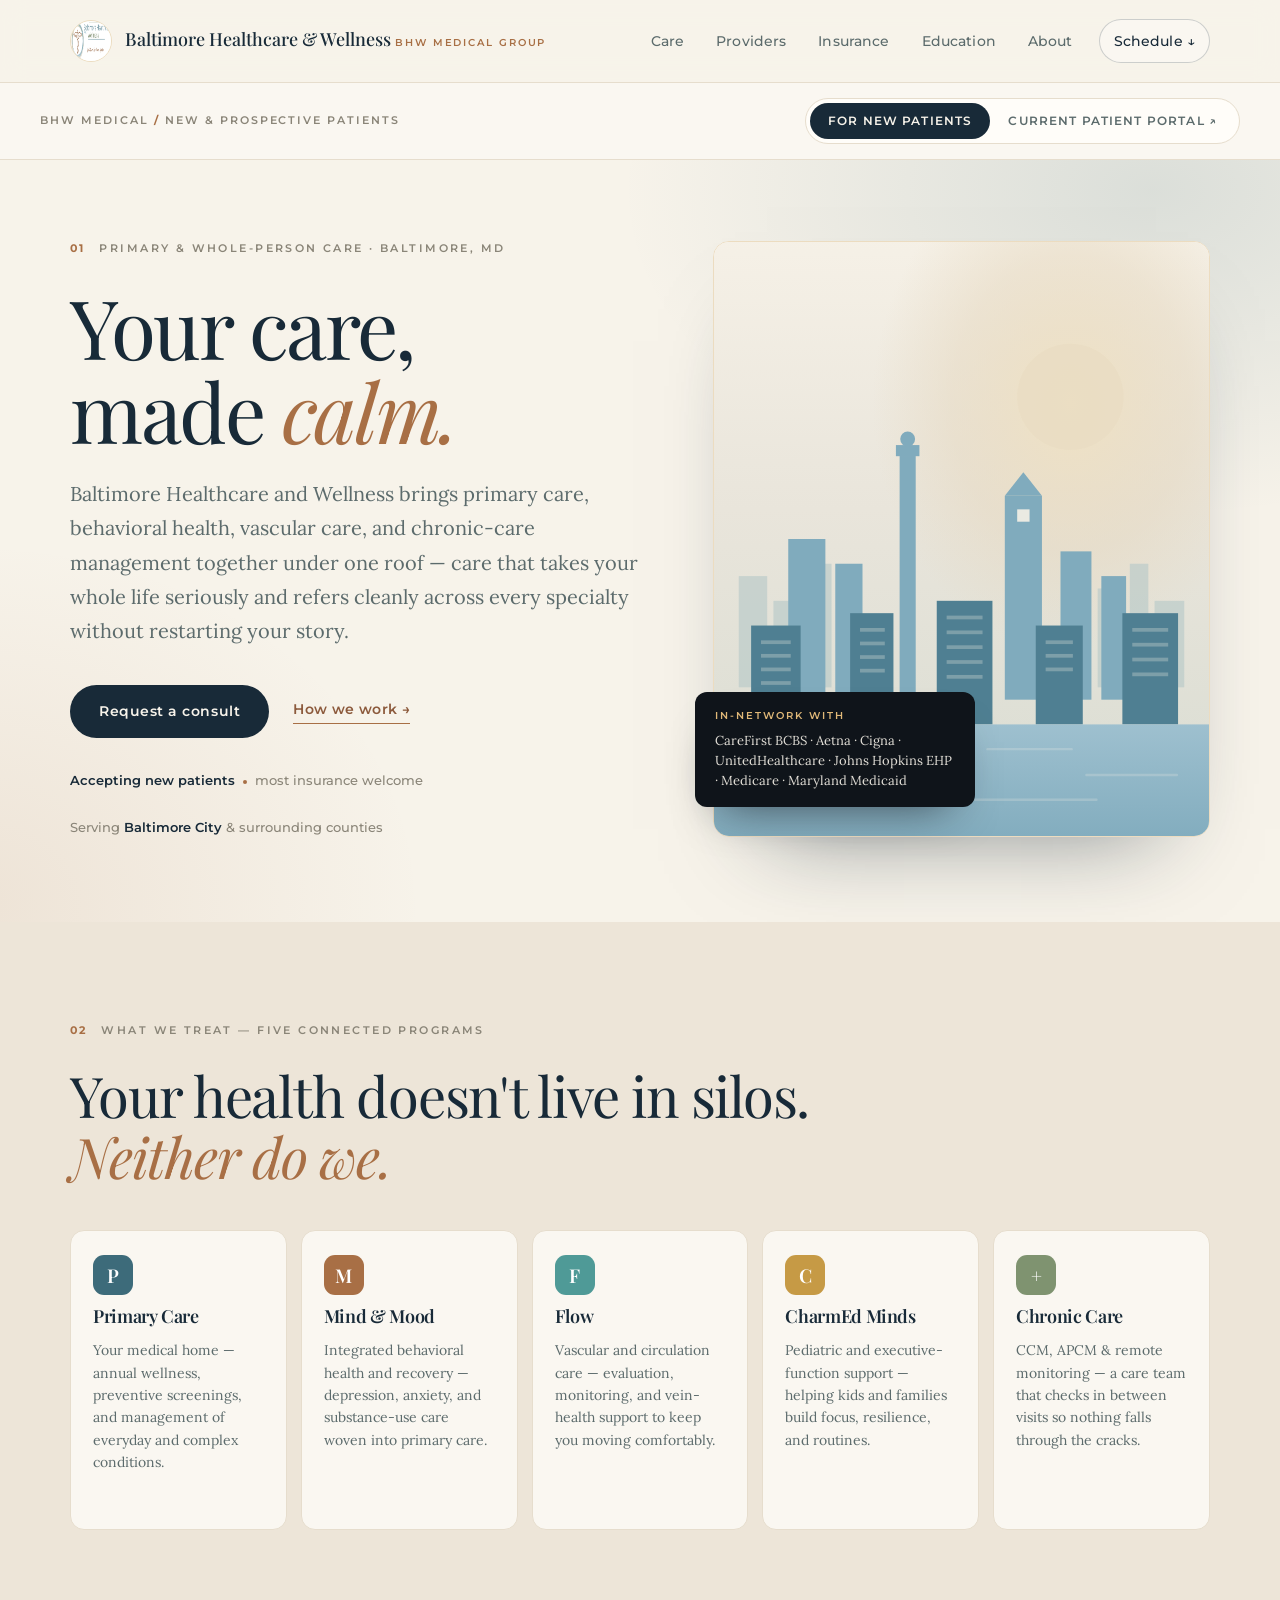
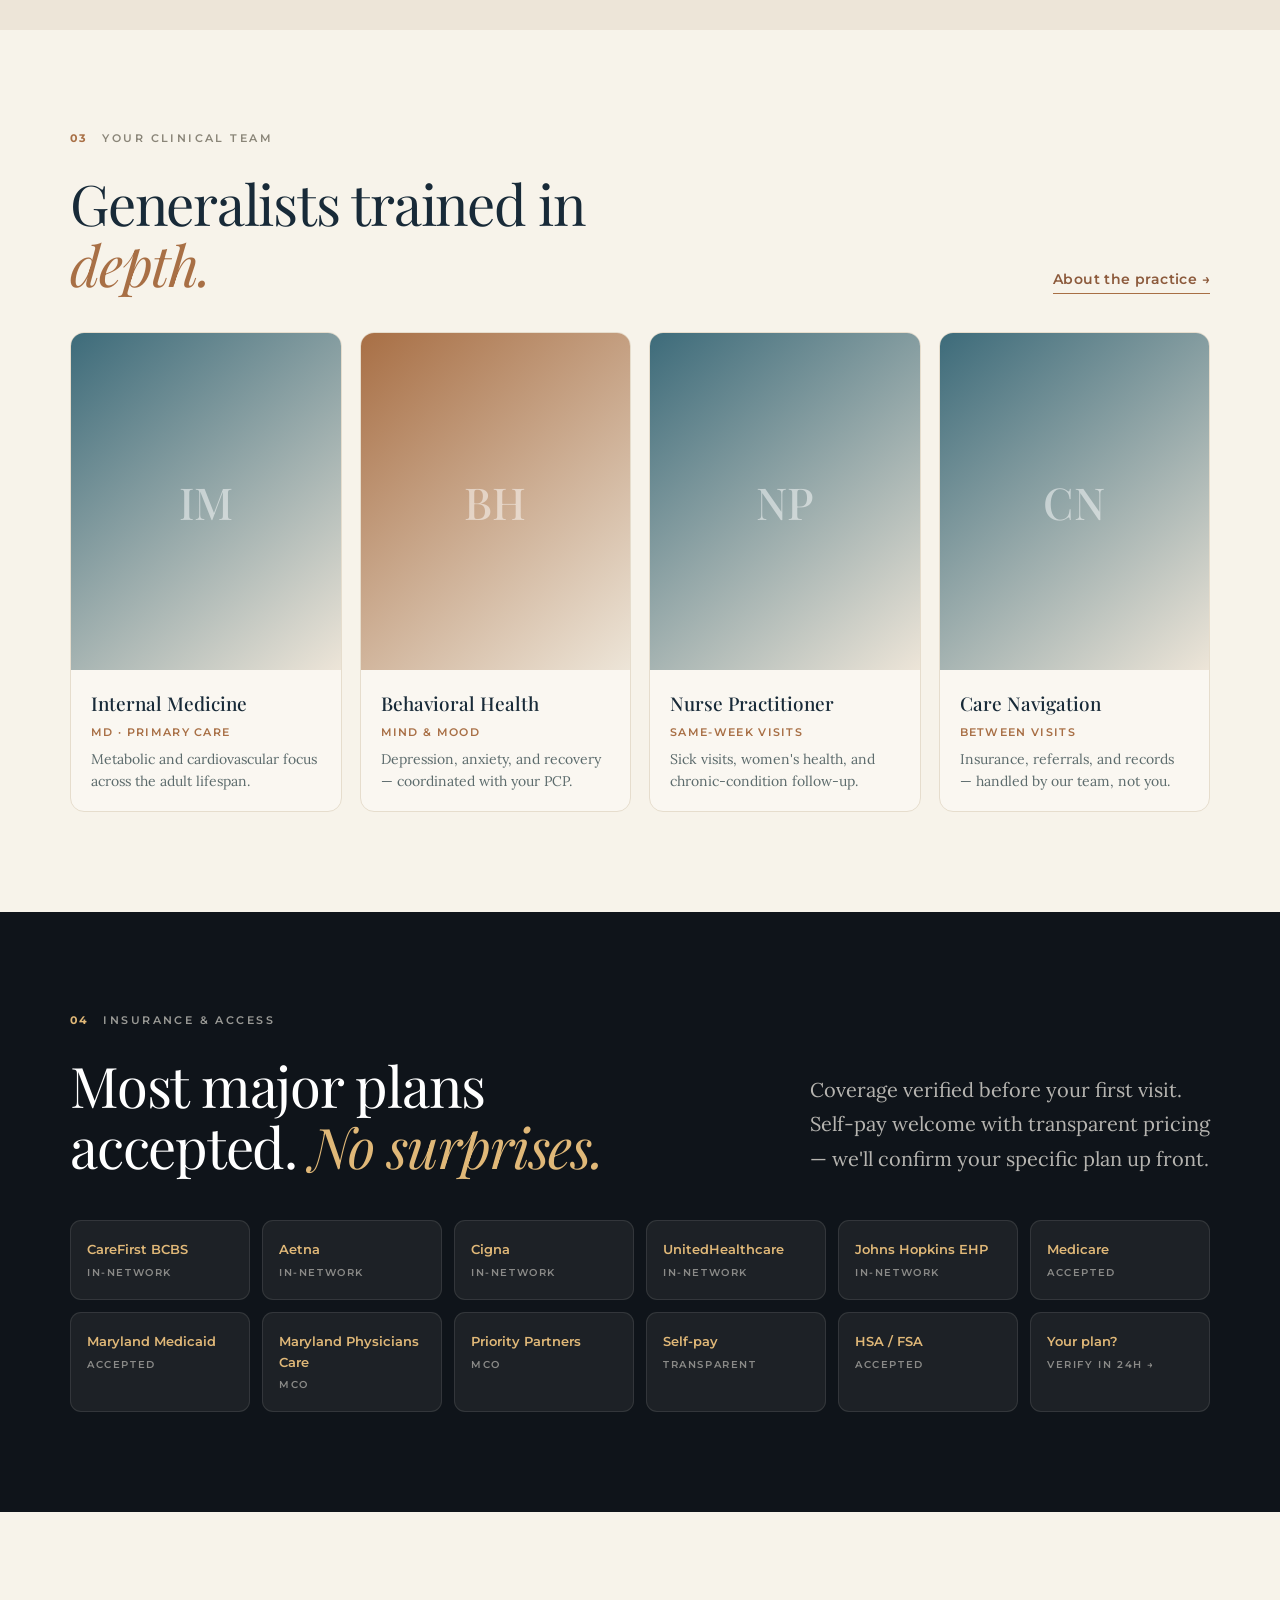
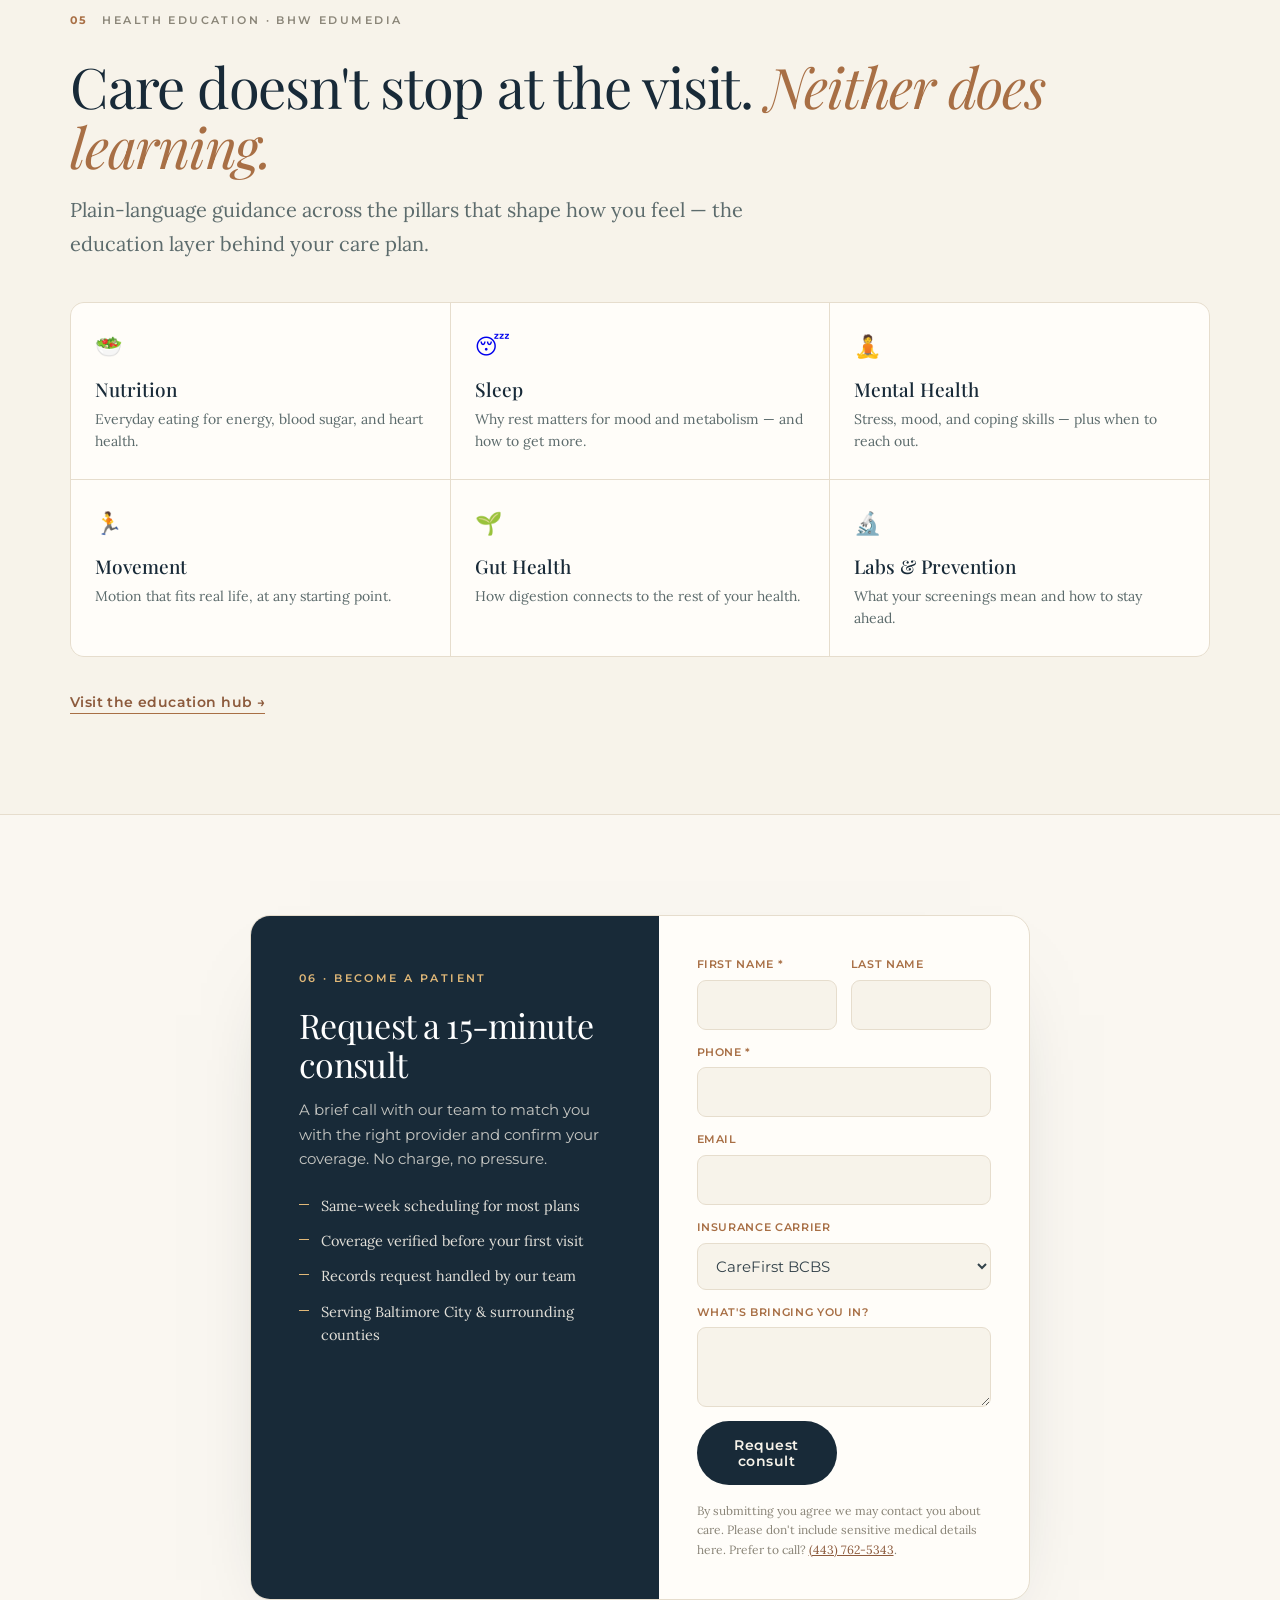
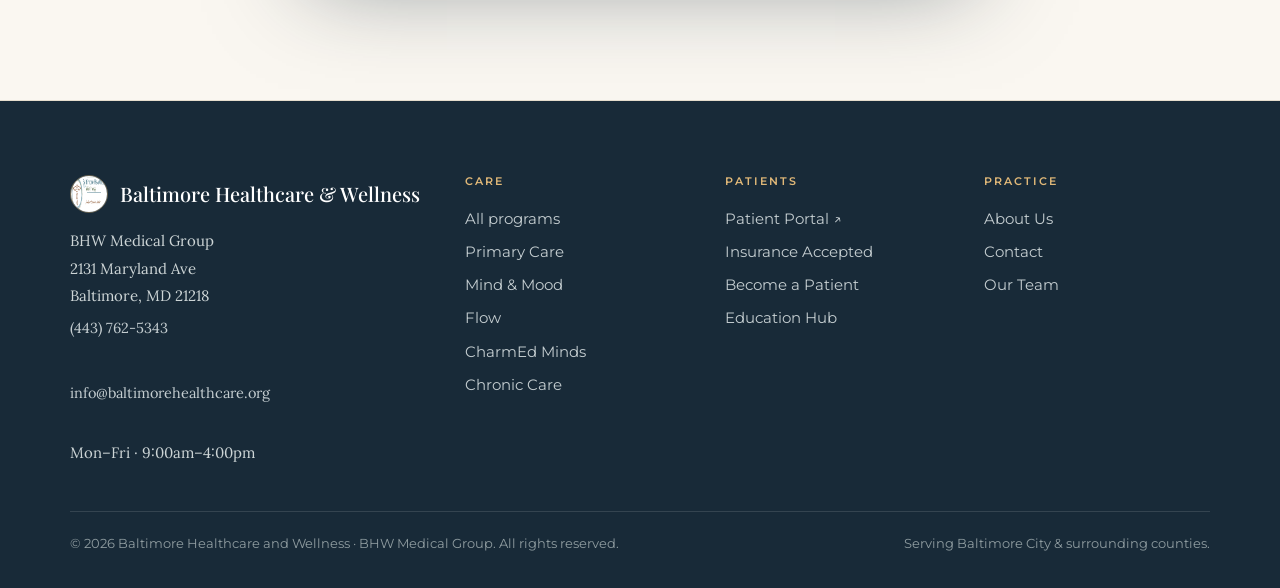
==== index.html @ fa2143b8 "Homepage: match BHW Medical mockup — light two-tone display, domains, dark insurance band; add EduMe" ====
<!doctype html>
<html lang="en">
<head>
  <meta charset="utf-8" />
  <meta name="viewport" content="width=device-width, initial-scale=1" />
  <title>Baltimore Healthcare and Wellness | Primary Care &amp; Whole-Person Health in Baltimore, MD</title>
  <meta name="description" content="Baltimore Healthcare and Wellness (BHW Medical Group) — primary care, behavioral health, vascular care, and chronic-care programs in Baltimore, MD. Whole-person care plus patient education on nutrition, sleep, mental health, and more." />
  <link rel="canonical" href="https://bhwmedical.org/" />
  <meta name="robots" content="index, follow" />
  <meta property="og:type" content="website" />
  <meta property="og:site_name" content="Baltimore Healthcare and Wellness" />
  <meta property="og:title" content="Baltimore Healthcare and Wellness | Primary Care in Baltimore, MD" />
  <meta property="og:description" content="Whole-person primary care, behavioral health, vascular care, and chronic-care programs — plus patient education — in Baltimore, MD." />
  <meta property="og:url" content="https://bhwmedical.org/" />
  <meta property="og:image" content="https://bhwmedical.org/assets/bhw-wellness.png" />
  <meta name="twitter:card" content="summary_large_image" />
  <meta name="twitter:title" content="Baltimore Healthcare and Wellness | Primary Care in Baltimore, MD" />
  <meta name="twitter:description" content="Whole-person care and patient education in Baltimore, MD." />
  <meta name="twitter:image" content="https://bhwmedical.org/assets/bhw-wellness.png" />
  <link rel="preconnect" href="https://fonts.googleapis.com" />
  <link rel="preconnect" href="https://fonts.gstatic.com" crossorigin />
  <link href="https://fonts.googleapis.com/css2?family=Caveat:wght@600;700&family=Lora:ital,wght@0,400;0,500;0,600;1,400;1,500&family=Montserrat:wght@400;500;600;700&family=Playfair+Display:ital,wght@0,400;0,500;0,600;1,400;1,500&display=swap" rel="stylesheet" />
  <link rel="stylesheet" href="/assets/bhw-tokens.css" />
  <link rel="stylesheet" href="/assets/site.css" />

  <!-- Local-business structured data — the canonical local-SEO home for the practice. -->
  <script type="application/ld+json">
  {
    "@context": "https://schema.org",
    "@type": "MedicalClinic",
    "name": "Baltimore Healthcare and Wellness",
    "alternateName": ["BHW Medical Group", "Baltimore Healthcare and Wellness (Primary Care)"],
    "url": "https://bhwmedical.org/",
    "logo": "https://bhwmedical.org/assets/bhw-wellness.png",
    "image": "https://bhwmedical.org/assets/bhw-wellness.png",
    "email": "info@baltimorehealthcare.org",
    "telephone": "+1-443-762-5343",
    "priceRange": "$$",
    "medicalSpecialty": ["PrimaryCare", "Psychiatric"],
    "address": {
      "@type": "PostalAddress",
      "streetAddress": "2131 Maryland Ave",
      "addressLocality": "Baltimore",
      "addressRegion": "MD",
      "postalCode": "21218",
      "addressCountry": "US"
    },
    "geo": { "@type": "GeoCoordinates", "latitude": 39.3169, "longitude": -76.6160 },
    "areaServed": [
      { "@type": "City", "name": "Baltimore" },
      { "@type": "AdministrativeArea", "name": "Baltimore County, MD" },
      { "@type": "AdministrativeArea", "name": "Anne Arundel County, MD" },
      { "@type": "AdministrativeArea", "name": "Howard County, MD" },
      { "@type": "AdministrativeArea", "name": "Carroll County, MD" },
      { "@type": "AdministrativeArea", "name": "Harford County, MD" }
    ],
    "openingHoursSpecification": [
      { "@type": "OpeningHoursSpecification", "dayOfWeek": ["Monday","Tuesday","Wednesday","Thursday","Friday"], "opens": "09:00", "closes": "16:00" }
    ],
    "sameAs": ["https://www.baltimorehealthcare.org"]
  }
  </script>
</head>
<body>

<header class="site">
  <div class="wrap bar">
    <a class="brand" href="/">
      <img src="/assets/bhw-wellness.png" alt="Baltimore Healthcare and Wellness logo" />
      <span>
        <span class="nm">Baltimore Healthcare &amp; Wellness</span>
        <span class="sub">BHW Medical Group</span>
      </span>
    </a>
    <button class="menu-btn" aria-label="Open menu" onclick="document.getElementById('nav').classList.toggle('open')">☰</button>
    <nav id="nav">
      <a href="#domains">Care</a>
      <a href="#team">Providers</a>
      <a href="/insurance.html">Insurance</a>
      <a href="/education.html">Education</a>
      <a href="/about.html">About</a>
      <a class="cta" href="#schedule">Schedule ↓</a>
    </nav>
  </div>
</header>

<!-- Audience sub-bar: keeps the patient side separate (→ myBHW.com) -->
<div class="subbar">
  <div class="wrap in">
    <div class="crumb">BHW Medical <b>/</b> New &amp; Prospective Patients</div>
    <div class="aud">
      <a class="on" href="/">For New Patients</a>
      <a href="https://mybhw.com">Current Patient Portal ↗</a>
    </div>
  </div>
</div>

<main>
  <!-- ================= HERO ================= -->
  <section class="hero">
    <div class="wrap">
      <div class="copy">
        <div class="section-head"><span class="num">01</span><span class="lbl">Primary &amp; whole-person care · Baltimore, MD</span></div>
        <h1 class="d-xl">Your care,<br />made <em class="ac">calm.</em></h1>
        <p class="lead">Baltimore Healthcare and Wellness brings primary care, behavioral health, vascular care, and chronic-care management together under one roof — care that takes your whole life seriously and refers cleanly across every specialty without restarting your story.</p>
        <div class="cta-row">
          <a class="btn primary" href="#schedule">Request a consult</a>
          <a class="tlink" href="#domains">How we work →</a>
        </div>
        <div class="trust">
          <span><b>Accepting new patients</b><span class="dot"></span>most insurance welcome</span>
          <span>Serving <b>Baltimore City</b> &amp; surrounding counties</span>
        </div>
      </div>
      <div class="figure">
        <div class="frame">
          <img src="/assets/hero.svg" alt="Baltimore skyline at dawn — the community BHW Medical Group serves" />
        </div>
        <div class="tag">
          <div class="k">In-network with</div>
          <div class="v">CareFirst BCBS · Aetna · Cigna · UnitedHealthcare · Johns Hopkins EHP · Medicare · Maryland Medicaid</div>
        </div>
      </div>
    </div>
  </section>

  <!-- ================= WHAT WE TREAT — DOMAINS ================= -->
  <section class="domains" id="domains">
    <div class="wrap">
      <div class="section-head"><span class="num">02</span><span class="lbl">What we treat — five connected programs</span></div>
      <h2 class="d-lg">Your health doesn't live in silos.<br /><em class="ac">Neither do we.</em></h2>
      <div class="domain-row">
        <a class="domain" href="/programs.html#primary-care">
          <div class="ic" style="background:var(--h-primary)">P</div>
          <h4>Primary Care</h4>
          <p>Your medical home — annual wellness, preventive screenings, and management of everyday and complex conditions.</p>
          <span class="go">Learn more →</span>
        </a>
        <a class="domain" href="/programs.html#mind-mood">
          <div class="ic" style="background:var(--h-mind)">M</div>
          <h4>Mind &amp; Mood</h4>
          <p>Integrated behavioral health and recovery — depression, anxiety, and substance-use care woven into primary care.</p>
          <span class="go">Learn more →</span>
        </a>
        <a class="domain" href="/programs.html#flow">
          <div class="ic" style="background:var(--h-flow)">F</div>
          <h4>Flow</h4>
          <p>Vascular and circulation care — evaluation, monitoring, and vein-health support to keep you moving comfortably.</p>
          <span class="go">Learn more →</span>
        </a>
        <a class="domain" href="/programs.html#charmed">
          <div class="ic" style="background:var(--h-charmed)">C</div>
          <h4>CharmEd Minds</h4>
          <p>Pediatric and executive-function support — helping kids and families build focus, resilience, and routines.</p>
          <span class="go">Learn more →</span>
        </a>
        <a class="domain" href="/programs.html#chronic-care">
          <div class="ic" style="background:var(--h-chronic)">+</div>
          <h4>Chronic Care</h4>
          <p>CCM, APCM &amp; remote monitoring — a care team that checks in between visits so nothing falls through the cracks.</p>
          <span class="go">Learn more →</span>
        </a>
      </div>
    </div>
  </section>

  <!-- ================= CARE TEAM ================= -->
  <section id="team">
    <div class="wrap">
      <div class="section-head"><span class="num">03</span><span class="lbl">Your clinical team</span></div>
      <div style="display:flex;justify-content:space-between;align-items:flex-end;flex-wrap:wrap;gap:24px">
        <h2 class="d-lg" style="max-width:620px">Generalists trained in <em class="ac">depth.</em></h2>
        <a class="tlink" href="/about.html">About the practice →</a>
      </div>
      <!-- Placeholder cards — real names, credentials & photos drop in here -->
      <div class="provider-row">
        <div class="provider"><div class="pic"><div class="mono">IM</div></div><div class="body"><div class="nm">Internal Medicine</div><div class="ti">MD · Primary care</div><div class="sub">Metabolic and cardiovascular focus across the adult lifespan.</div></div></div>
        <div class="provider"><div class="pic" style="--h-primary:var(--h-mind)"><div class="mono">BH</div></div><div class="body"><div class="nm">Behavioral Health</div><div class="ti">Mind &amp; Mood</div><div class="sub">Depression, anxiety, and recovery — coordinated with your PCP.</div></div></div>
        <div class="provider"><div class="pic"><div class="mono">NP</div></div><div class="body"><div class="nm">Nurse Practitioner</div><div class="ti">Same-week visits</div><div class="sub">Sick visits, women's health, and chronic-condition follow-up.</div></div></div>
        <div class="provider"><div class="pic"><div class="mono">CN</div></div><div class="body"><div class="nm">Care Navigation</div><div class="ti">Between visits</div><div class="sub">Insurance, referrals, and records — handled by our team, not you.</div></div></div>
      </div>
    </div>
  </section>

  <!-- ================= INSURANCE — DARK BAND ================= -->
  <section class="dark" id="insurance-band">
    <div class="wrap">
      <div class="section-head on-dark"><span class="num">04</span><span class="lbl">Insurance &amp; access</span></div>
      <div style="display:flex;gap:48px;justify-content:space-between;align-items:flex-end;flex-wrap:wrap">
        <h2 class="d-lg" style="max-width:620px">Most major plans accepted. <em style="font-style:italic;color:var(--pale-gold)">No surprises.</em></h2>
        <p class="lead" style="max-width:400px">Coverage verified before your first visit. Self-pay welcome with transparent pricing — we'll confirm your specific plan up front.</p>
      </div>
      <div class="ix-grid">
        <div class="ix-card"><div class="nm">CareFirst BCBS</div><div class="ty">In-network</div></div>
        <div class="ix-card"><div class="nm">Aetna</div><div class="ty">In-network</div></div>
        <div class="ix-card"><div class="nm">Cigna</div><div class="ty">In-network</div></div>
        <div class="ix-card"><div class="nm">UnitedHealthcare</div><div class="ty">In-network</div></div>
        <div class="ix-card"><div class="nm">Johns Hopkins EHP</div><div class="ty">In-network</div></div>
        <div class="ix-card"><div class="nm">Medicare</div><div class="ty">Accepted</div></div>
        <div class="ix-card"><div class="nm">Maryland Medicaid</div><div class="ty">Accepted</div></div>
        <div class="ix-card"><div class="nm">Maryland Physicians Care</div><div class="ty">MCO</div></div>
        <div class="ix-card"><div class="nm">Priority Partners</div><div class="ty">MCO</div></div>
        <div class="ix-card"><div class="nm">Self-pay</div><div class="ty">Transparent</div></div>
        <div class="ix-card"><div class="nm">HSA / FSA</div><div class="ty">Accepted</div></div>
        <a class="ix-card" href="/insurance.html" style="text-decoration:none"><div class="nm">Your plan?</div><div class="ty">Verify in 24h →</div></a>
      </div>
    </div>
  </section>

  <!-- ================= EDUCATION TEASER ================= -->
  <section id="education">
    <div class="wrap">
      <div class="section-head"><span class="num">05</span><span class="lbl">Health education · BHW EduMedia</span></div>
      <h2 class="d-lg">Care doesn't stop at the visit. <em class="ac">Neither does learning.</em></h2>
      <p class="lead" style="margin-top:16px">Plain-language guidance across the pillars that shape how you feel — the education layer behind your care plan.</p>
      <div class="pillars">
        <a href="/education.html#nutrition"><div class="p-i">🥗</div><div class="p-n">Nutrition</div><div class="p-d">Everyday eating for energy, blood sugar, and heart health.</div></a>
        <a href="/education.html#sleep"><div class="p-i">😴</div><div class="p-n">Sleep</div><div class="p-d">Why rest matters for mood and metabolism — and how to get more.</div></a>
        <a href="/education.html#mental-health"><div class="p-i">🧘</div><div class="p-n">Mental Health</div><div class="p-d">Stress, mood, and coping skills — plus when to reach out.</div></a>
        <a href="/education.html#movement"><div class="p-i">🏃</div><div class="p-n">Movement</div><div class="p-d">Motion that fits real life, at any starting point.</div></a>
        <a href="/education.html#gut-health"><div class="p-i">🌱</div><div class="p-n">Gut Health</div><div class="p-d">How digestion connects to the rest of your health.</div></a>
        <a href="/education.html#labs"><div class="p-i">🔬</div><div class="p-n">Labs &amp; Prevention</div><div class="p-d">What your screenings mean and how to stay ahead.</div></a>
      </div>
      <div class="cta-row" style="margin-top:32px"><a class="tlink" href="/education.html">Visit the education hub →</a></div>
    </div>
  </section>

  <!-- ================= SCHEDULE ================= -->
  <section class="cta" id="schedule">
    <div class="wrap narrow">
      <div class="sched-card">
        <div class="left">
          <div class="eyebrow" style="color:var(--pale-gold);margin-bottom:18px">06 · Become a patient</div>
          <h3>Request a 15-minute consult</h3>
          <p>A brief call with our team to match you with the right provider and confirm your coverage. No charge, no pressure.</p>
          <ul>
            <li>Same-week scheduling for most plans</li>
            <li>Coverage verified before your first visit</li>
            <li>Records request handled by our team</li>
            <li>Serving Baltimore City &amp; surrounding counties</li>
          </ul>
        </div>
        <div class="right">
          <form id="cf" class="sform">
            <div class="f"><label for="fn">First name *</label><input id="fn" required /></div>
            <div class="f"><label for="ln">Last name</label><input id="ln" /></div>
            <div class="f col-2"><label for="ph">Phone *</label><input id="ph" type="tel" required /></div>
            <div class="f col-2"><label for="em">Email</label><input id="em" type="email" /></div>
            <div class="f col-2"><label for="ins">Insurance carrier</label>
              <select id="ins">
                <option>CareFirst BCBS</option><option>Aetna</option><option>Cigna</option>
                <option>UnitedHealthcare</option><option>Johns Hopkins EHP</option><option>Medicare</option>
                <option>Maryland Medicaid / MCO</option><option>Self-pay</option><option>Other / not sure</option>
              </select>
            </div>
            <div class="f col-2"><label for="msg">What's bringing you in?</label><textarea id="msg"></textarea></div>
            <div style="position:absolute;left:-9999px"><label>Leave blank<input id="hp" tabindex="-1" autocomplete="off" /></label></div>
            <button class="btn primary col-2" type="submit" id="send" style="justify-content:center">Request consult</button>
            <p class="snote" id="snote">By submitting you agree we may contact you about care. Please don't include sensitive medical details here. Prefer to call? <a href="tel:+14437625343" style="color:var(--gold-deep)">(443) 762-5343</a>.</p>
            <div class="sent" id="sent"><div class="big">Received.</div><p style="font-family:var(--font-serif);color:var(--ink2)">A member of our team will reach out within one business day. For anything urgent, call (443)&nbsp;762-5343.</p></div>
          </form>
        </div>
      </div>
    </div>
  </section>
</main>

<footer class="site">
  <div class="wrap">
    <div class="cols">
      <div>
        <div class="brand"><img src="/assets/bhw-wellness.png" alt="" /> Baltimore Healthcare &amp; Wellness</div>
        <p class="nap">
          BHW Medical Group<br />
          2131 Maryland Ave<br />
          Baltimore, MD 21218<br />
          <a href="tel:+14437625343">(443) 762-5343</a><br />
          <a href="mailto:info@baltimorehealthcare.org">info@baltimorehealthcare.org</a><br />
          Mon–Fri · 9:00am–4:00pm
        </p>
      </div>
      <div>
        <h4>Care</h4>
        <a href="/programs.html">All programs</a>
        <a href="/programs.html#primary-care">Primary Care</a>
        <a href="/programs.html#mind-mood">Mind &amp; Mood</a>
        <a href="/programs.html#flow">Flow</a>
        <a href="/programs.html#charmed">CharmEd Minds</a>
        <a href="/programs.html#chronic-care">Chronic Care</a>
      </div>
      <div>
        <h4>Patients</h4>
        <a href="https://mybhw.com">Patient Portal ↗</a>
        <a href="/insurance.html">Insurance Accepted</a>
        <a href="#schedule">Become a Patient</a>
        <a href="/education.html">Education Hub</a>
      </div>
      <div>
        <h4>Practice</h4>
        <a href="/about.html">About Us</a>
        <a href="/contact.html">Contact</a>
        <a href="#team">Our Team</a>
      </div>
    </div>
    <div class="fine">
      <span>© 2026 Baltimore Healthcare and Wellness · BHW Medical Group. All rights reserved.</span>
      <span>Serving Baltimore City &amp; surrounding counties.</span>
    </div>
  </div>
</footer>

<script>
  document.querySelectorAll('#nav a').forEach(function (a) {
    a.addEventListener('click', function () { document.getElementById('nav').classList.remove('open'); });
  });
  // Consult request -> Front Desk triage queue (portal-message allows bhwmedical.org origins)
  var OFFICE_API = 'https://bhwcrewos.netlify.app/.netlify/functions/portal-message';
  document.getElementById('cf').addEventListener('submit', async function (e) {
    e.preventDefault();
    var fn = document.getElementById('fn').value.trim();
    var ln = document.getElementById('ln').value.trim();
    var ph = document.getElementById('ph').value.trim();
    var em = document.getElementById('em').value.trim();
    var ins = document.getElementById('ins').value;
    var msg = document.getElementById('msg').value.trim();
    var name = (fn + ' ' + ln).trim();
    if (!name || !ph) { alert('Please add your name and phone.'); return; }
    var full = '[Consult request — bhwmedical.org] Insurance: ' + ins + '.' + (em ? ' Email: ' + em + '.' : '') + (msg ? ' ' + msg : '');
    var btn = document.getElementById('send'); btn.disabled = true; btn.textContent = 'Sending…';
    try {
      var r = await fetch(OFFICE_API, { method: 'POST', headers: { 'Content-Type': 'application/json' },
        body: JSON.stringify({ name: name, phone: ph, message: full, hp: document.getElementById('hp').value }) });
      if (!r.ok) throw new Error('bad status');
      document.querySelectorAll('#cf .f, #cf button, #snote').forEach(function (el) { el.style.display = 'none'; });
      document.getElementById('sent').style.display = 'block';
    } catch (_) {
      btn.disabled = false; btn.textContent = 'Request consult';
      alert('Sorry — that didn’t send. Please call (443) 762-5343 and we’ll help right away.');
    }
  });
</script>
</body>
</html>
---- assets/bhw-tokens.css ----
/* ============================================================
   BHW Design Tokens — the single source of truth for every
   BHW-branded resource site (crewOS, HQ, clinical tools, RCM).

   Link it from any page:
     <link rel="stylesheet" href="/assets/bhw-tokens.css">

   Then build with the custom properties below (var(--clay),
   var(--card), etc.). The palette is the canonical crewOS set,
   lifted out of index.html so it lives in ONE place. Change a
   colour here and it changes everywhere.
   ============================================================ */

:root{
  /* ---- Surfaces ---- */
  --bg:#f5f2ec;            /* app background (warm linen) */
  --bg-alt:#f7f5f2;        /* lighter linen for lightweight pages */
  --card:#fffdf9;          /* cards, panels, inputs */
  --line:#e9e2d4;          /* hairline borders */
  --line-soft:#f2ede4;     /* faint inner rules */

  /* ---- Ink / type ---- */
  --ink:#2e3d45;           /* primary text */
  --ink-soft:#7a7f78;      /* secondary / labels */
  --deep:#2f4551;          /* headers, dark chrome */

  /* ---- Brand palette ---- */
  --blue:#80abbd;          --blue-deep:#4f7f92;   /* "river" */
  --clay:#b07a55;          --clay-deep:#8f5c3d;   /* accent / CTAs */
  --sage:#a8b59a;
  --sand:#dcc8b1;
  --teal:#5fa9a6;

  /* ---- Status ---- */
  --ok:#6f8f6a;
  --warn:#b07a55;
  --alert:#a85846;

  /* ---- Program / division colours (spines, tags, KPIs) ---- */
  --pc-primary:#80abbd;    /* Primary Care  */
  --pc-charmed:#d9b45f;    /* CharmEd Minds */
  --pc-mind:#b07a55;       /* Mind & Mood   */
  --pc-porter:#8a6d5c;     /* Porter House  */
  --pc-chronic:#a8b59a;    /* Chronic Care  */
  --pc-flow:#5fa9a6;       /* Flow          */
  --pc-admin:#2f4551;      /* Admin / Ops   */

  /* ---- Shape & depth ---- */
  --radius:18px;
  --radius-sm:12px;
  --shadow:0 10px 34px -14px rgba(47,69,81,.22), 0 2px 8px rgba(47,69,81,.05);
  --shadow-lg:0 30px 80px -20px rgba(20,32,38,.5);

  /* ---- Gradients ---- */
  --clay-grad:linear-gradient(120deg,#c68e63,#8f5c3d);
  --deep-grad:linear-gradient(120deg,#33505e,#2f4551 65%);
  --page-wash:
    radial-gradient(1200px 500px at 85% -10%, rgba(128,171,189,.13), transparent 60%),
    radial-gradient(900px 420px at -10% 110%, rgba(220,200,177,.28), transparent 55%);

  /* ---- Type families ---- */
  --sans:'Montserrat',system-ui,-apple-system,Segoe UI,sans-serif;
  --serif:'Playfair Display',Georgia,serif;

  /* ---- Foundation / dark surfaces ----
     Dark, luminous palette drawn from The Foundation (the nonprofit)
     mark. For HQ and any future dark-themed resource site. */
  --fnd-navy:#0e2233;
  --fnd-navy-deep:#091722;
  --fnd-navy-soft:#14324c;
  --fnd-panel:rgba(255,255,255,.045);
  --fnd-panel-hi:rgba(255,255,255,.075);
  --fnd-panel-line:rgba(255,255,255,.10);
  --fnd-ink:#e9f0f2;
  --fnd-ink-soft:#9db4c2;
  --fnd-gold:#e0b75e;
  --fnd-gold-deep:#c8933a;
  --fnd-teal:#5fb3ac;
  --fnd-peri:#8aa9d6;
  --fnd-green:#8fce8f;
  --fnd-cream:#f4eede;
  --fnd-glow:0 0 60px -10px rgba(224,183,94,.45);
}

/* ============================================================
   Optional primitives. These are opt-in helper classes — pure
   tokens above are enough on their own, but linking this file
   also gives a page a consistent baseline for free.
   ============================================================ */

.bhw-base{
  font-family:var(--sans);
  color:var(--ink);
  background:var(--page-wash),var(--bg);
  line-height:1.6;
  -webkit-font-smoothing:antialiased;
}
.bhw-base *{box-sizing:border-box}

@media (prefers-reduced-motion:reduce){
  .bhw-base *{transition:none!important;animation:none!important}
}

/* Focus ring — consistent across every BHW site */
.bhw-base :focus-visible{
  outline:3px solid var(--sand);
  outline-offset:2px;
  border-radius:8px;
}

/* Card */
.bhw-card{
  background:var(--card);
  border:1px solid rgba(220,200,177,.55);
  border-radius:var(--radius);
  box-shadow:var(--shadow);
  padding:24px 26px;
}

/* Pill button — clay CTA */
.bhw-btn{
  display:inline-flex;align-items:center;gap:8px;
  background:var(--clay-grad);color:#fff;border:none;
  border-radius:999px;padding:13px 22px;
  font-family:var(--sans);font-weight:700;font-size:13px;
  letter-spacing:.1em;text-transform:uppercase;cursor:pointer;
  box-shadow:0 10px 24px -10px rgba(143,92,61,.65);
  transition:transform .15s ease, box-shadow .15s ease;
  text-decoration:none;
}
.bhw-btn:hover{transform:translateY(-1px);box-shadow:0 14px 28px -10px rgba(143,92,61,.7)}

/* Ghost button — for dark chrome */
.bhw-btn-ghost{
  display:inline-flex;align-items:center;gap:8px;
  background:rgba(244,247,247,.07);
  border:1px solid rgba(220,200,177,.4);color:#e9eef0;
  padding:8px 16px;border-radius:999px;
  font-family:var(--sans);font-size:11.5px;font-weight:600;
  letter-spacing:.1em;text-transform:uppercase;cursor:pointer;
  transition:background .15s ease,border-color .15s ease;
  text-decoration:none;
}
.bhw-btn-ghost:hover{background:rgba(220,200,177,.22);border-color:var(--sand)}

/* Small uppercase eyebrow label */
.bhw-eyebrow{
  font-size:10.5px;font-weight:700;letter-spacing:.22em;
  text-transform:uppercase;color:var(--clay-deep);
}

/* Gold accent rule */
.bhw-gold-rule{
  height:2px;
  background:linear-gradient(90deg,#c68e63,#8f5c3d 190px,rgba(220,200,177,.5) 190px,rgba(220,200,177,0) 100%);
}
---- assets/site.css ----
/* ============================================================
   bhwmedical.org — Baltimore Healthcare and Wellness
   Editorial · light-display · quiet-luxury with warmth.
   Type: Playfair Display (light display) · Lora (serif body)
         Montserrat (UI) · Caveat (script accent)
   ============================================================ */

:root{
  --font-display:'Playfair Display', Georgia, 'Times New Roman', serif;
  --font-serif:'Lora', Georgia, serif;
  --font-ui:'Montserrat', system-ui, -apple-system, Segoe UI, Roboto, sans-serif;
  --font-script:'Caveat', 'Segoe Script', cursive;

  /* warm neutral surfaces */
  --bg:#f7f3ea;
  --ivory:#faf7f1;
  --limestone:#ede5d8;
  --card:#fffdf9;
  --line:#e6ddcd;

  /* ink + accent */
  --ink-navy:#182a38;          /* display headlines */
  --ink:#33424a;               /* body */
  --ink2:#5c6b6c;              /* secondary */
  --ink-soft:#8a8578;
  --obsidian:#0f141a;          /* dark bands */
  --gold:#a86f45;              /* bronze accent — italic words, eyebrows */
  --gold-deep:#8c5a3c;
  --pale-gold:#e0b878;         /* on-dark accent */
  --gold-soft:#ecdcc0;

  /* program hues (domain badges) */
  --h-primary:#3d6b7a;
  --h-mind:#a86f45;
  --h-flow:#4f9a97;
  --h-charmed:#c69a45;
  --h-chronic:#7f9370;

  --maxw:1200px;
}

*{box-sizing:border-box;margin:0;padding:0}
html{scroll-behavior:smooth}
body{font-family:var(--font-ui);background:var(--bg);color:var(--ink);font-size:16px;line-height:1.6;-webkit-font-smoothing:antialiased;text-rendering:optimizeLegibility}
img{max-width:100%;display:block}
::selection{background:var(--gold-soft)}

.wrap{max-width:var(--maxw);margin:0 auto;padding:0 30px}
.narrow{max-width:840px;margin:0 auto}
section{padding:100px 0}

/* ---------- Type scale ---------- */
h1,h2,h3,h4{font-family:var(--font-display);color:var(--ink-navy);font-weight:500;letter-spacing:-.02em;line-height:1.1}
.d-xl{font-family:var(--font-display);font-weight:400;letter-spacing:-.028em;line-height:1.03;font-size:clamp(46px,6.4vw,88px);color:var(--ink-navy)}
.d-lg{font-family:var(--font-display);font-weight:400;letter-spacing:-.022em;line-height:1.08;font-size:clamp(32px,4.4vw,56px);color:var(--ink-navy)}
.d-md{font-family:var(--font-display);font-weight:400;letter-spacing:-.018em;line-height:1.14;font-size:clamp(25px,3vw,36px);color:var(--ink-navy)}
h1{font-size:clamp(40px,5.6vw,68px);font-weight:400;letter-spacing:-.025em;line-height:1.05}
h2{font-size:clamp(28px,3.6vw,44px);font-weight:400}
h3{font-size:21px;font-weight:500}
p{color:var(--ink2)}

/* two-tone accent word — the signature move */
.ac,em.ac,.d-xl .ac,.d-lg .ac,.d-md .ac{font-style:italic;color:var(--gold);font-weight:400}

.serif{font-family:var(--font-serif)}
.script{font-family:var(--font-script);color:var(--gold);font-weight:600}
.lead{font-family:var(--font-serif);font-weight:400;font-size:clamp(18px,1.6vw,20px);line-height:1.72;color:var(--ink2);max-width:62ch}
.eyebrow{font-family:var(--font-ui);font-size:11px;font-weight:600;letter-spacing:.22em;text-transform:uppercase;color:var(--gold);display:inline-flex;align-items:center;gap:11px}
.eyebrow.muted{color:var(--ink-soft)}
.center{text-align:center}.center .lead{margin-inline:auto}

/* section head: number + eyebrow */
.section-head{display:flex;gap:14px;align-items:center;margin-bottom:26px}
.section-head .num{font-family:var(--font-ui);font-size:11px;font-weight:700;letter-spacing:.2em;color:var(--gold)}
.section-head .lbl{font-family:var(--font-ui);font-size:11px;font-weight:600;letter-spacing:.22em;text-transform:uppercase;color:var(--ink-soft)}
.section-head.on-dark .lbl{color:rgba(247,243,234,.6)}
.section-head.on-dark .num{color:var(--pale-gold)}
.hair{height:1px;width:38px;background:var(--gold);border:0}

/* ---------- Buttons / links ---------- */
.btn{font-family:var(--font-ui);display:inline-flex;align-items:center;gap:10px;font-weight:600;font-size:13.5px;letter-spacing:.04em;
  padding:15px 28px;border-radius:999px;border:1px solid transparent;cursor:pointer;transition:.2s;text-decoration:none}
.btn:hover{transform:translateY(-1px)}
.btn.primary{background:var(--ink-navy);color:var(--bg)}
.btn.primary:hover{background:#0f2029}
.btn.gold{background:var(--gold);color:#fff}
.btn.gold:hover{background:var(--gold-deep)}
.btn.line{background:transparent;color:var(--ink-navy);border-color:rgba(24,42,56,.22)}
.btn.line:hover{border-color:var(--gold);color:var(--gold-deep)}
.btn.ghost{background:transparent;color:var(--ink-navy);border-color:rgba(24,42,56,.22)}
.btn.ghost:hover{border-color:var(--gold)}
.tlink{font-family:var(--font-ui);font-weight:600;font-size:13.5px;letter-spacing:.03em;color:var(--gold-deep);text-decoration:none;
  border-bottom:1px solid var(--gold);padding-bottom:3px;transition:.2s}
.tlink:hover{color:var(--gold)}

/* ---------- Header ---------- */
header.site{position:sticky;top:0;z-index:60;background:color-mix(in srgb,var(--bg) 84%,transparent);backdrop-filter:blur(12px);border-bottom:1px solid var(--line)}
header.site .bar{display:flex;align-items:center;height:82px;gap:18px}
header.site .brand{display:flex;align-items:center;gap:13px;text-decoration:none}
header.site .brand img{width:42px;height:42px;border-radius:50%;border:1px solid var(--gold-soft)}
header.site .brand .nm{font-family:var(--font-display);font-weight:500;color:var(--ink-navy);font-size:18px;line-height:1.05;letter-spacing:0}
header.site .brand .sub{font-family:var(--font-ui);font-size:9.5px;letter-spacing:.2em;text-transform:uppercase;color:var(--gold);font-weight:600}
header.site nav{margin-left:auto;display:flex;align-items:center;gap:4px}
header.site nav a{font-family:var(--font-ui);color:var(--ink2);font-weight:500;font-size:14px;letter-spacing:.01em;padding:10px 14px;text-decoration:none;border-radius:999px}
header.site nav a:hover{color:var(--ink-navy)}
header.site nav a.cta{border:1px solid rgba(24,42,56,.2);color:var(--ink-navy);margin-left:8px}
header.site nav a.cta:hover{border-color:var(--gold)}
.menu-btn{display:none;margin-left:auto;background:none;border:1px solid var(--line);border-radius:8px;padding:9px 12px;font-size:17px;cursor:pointer;color:var(--ink-navy)}

/* ---------- Audience sub-bar ---------- */
.subbar{border-bottom:1px solid var(--line);background:var(--ivory)}
.subbar .in{display:flex;align-items:center;justify-content:space-between;gap:16px;padding:15px 0;flex-wrap:wrap}
.subbar .crumb{font-family:var(--font-ui);font-size:11px;font-weight:600;letter-spacing:.18em;text-transform:uppercase;color:var(--ink-soft)}
.subbar .crumb b{color:var(--gold)}
.aud{display:inline-flex;background:var(--card);border:1px solid var(--line);border-radius:999px;padding:4px}
.aud a{font-family:var(--font-ui);font-size:11.5px;font-weight:600;letter-spacing:.1em;text-transform:uppercase;color:var(--ink2);
  padding:9px 18px;border-radius:999px;text-decoration:none;transition:.2s}
.aud a.on{background:var(--ink-navy);color:var(--bg)}
.aud a:not(.on):hover{color:var(--ink-navy)}

/* ---------- Hero ---------- */
.hero{position:relative;overflow:hidden;padding:80px 0 84px}
.hero::before{content:"";position:absolute;inset:0;z-index:0;background:
  radial-gradient(780px 480px at 90% 4%,color-mix(in srgb,var(--h-primary) 15%,transparent),transparent 68%),
  radial-gradient(640px 520px at -2% 98%,color-mix(in srgb,var(--gold) 12%,transparent),transparent 70%)}
.hero .wrap{position:relative;z-index:1;display:grid;grid-template-columns:1.08fr .92fr;gap:60px;align-items:center}
.hero h1,.hero .d-xl{margin:20px 0 0}
.hero .lead{margin-top:24px}
.hero .cta-row{display:flex;align-items:center;gap:24px;margin-top:36px;flex-wrap:wrap}
.hero .figure{position:relative}
.hero .figure .frame{border-radius:16px;overflow:hidden;border:1px solid var(--gold-soft);box-shadow:0 46px 90px -54px rgba(24,42,56,.55);background:var(--card)}
.hero .figure .frame img{width:100%;height:100%;object-fit:cover;aspect-ratio:5/6}
.hero .figure .tag{position:absolute;left:-18px;bottom:30px;background:var(--obsidian);color:var(--ivory);
  padding:16px 20px;border-radius:12px;box-shadow:0 24px 46px -26px rgba(15,20,26,.7);max-width:280px}
.hero .figure .tag .k{font-family:var(--font-ui);font-size:10px;letter-spacing:.2em;text-transform:uppercase;color:var(--pale-gold);font-weight:600}
.hero .figure .tag .v{font-family:var(--font-serif);font-size:13px;color:rgba(247,243,234,.9);line-height:1.55;margin-top:7px}
.trust{display:flex;gap:26px;flex-wrap:wrap;align-items:center;margin-top:32px;font-size:13px;color:var(--ink-soft);font-weight:500}
.trust b{color:var(--ink-navy);font-weight:600}
.dot{width:4px;height:4px;border-radius:50%;background:var(--gold);display:inline-block;margin:0 8px;vertical-align:middle}

/* ---------- Domain cards (programs) ---------- */
.domains{background:var(--limestone)}
.domain-row{display:grid;grid-template-columns:repeat(5,1fr);gap:14px;margin-top:44px}
.domain{background:var(--ivory);border:1px solid var(--line);border-radius:14px;padding:24px 22px;display:flex;flex-direction:column;gap:12px;text-decoration:none;transition:.2s}
.domain:hover{transform:translateY(-3px);box-shadow:0 26px 50px -34px rgba(24,42,56,.4)}
.domain .ic{width:40px;height:40px;border-radius:11px;background:var(--h-primary);color:#fff;display:grid;place-items:center;
  font-family:var(--font-display);font-weight:600;font-size:19px}
.domain h4{font-size:18px;font-weight:600;color:var(--ink-navy)}
.domain p{font-family:var(--font-serif);font-size:14px;line-height:1.6;color:var(--ink2)}
.domain .go{margin-top:auto;font-family:var(--font-ui);font-size:12px;font-weight:600;letter-spacing:.02em;color:var(--gold-deep);opacity:0;transition:.2s}
.domain:hover .go{opacity:1}

/* ---------- Editorial rows (alt program list) ---------- */
.rows{border-top:1px solid var(--line);margin-top:44px}
.row{display:grid;grid-template-columns:80px 1fr auto;gap:28px;align-items:baseline;padding:32px 6px;border-bottom:1px solid var(--line);text-decoration:none;transition:.2s}
.row:hover{background:color-mix(in srgb,var(--card) 70%,transparent)}
.row .idx{font-family:var(--font-display);font-size:26px;color:var(--gold);font-weight:500;line-height:1}
.row .body h3{font-size:24px;font-weight:500;margin-bottom:8px;transition:.2s}
.row:hover .body h3{color:var(--gold-deep)}
.row .body p{font-family:var(--font-serif);font-size:16px;color:var(--ink2);max-width:66ch;line-height:1.6}
.row .go{font-size:22px;color:#b3aa99;align-self:center;transition:.2s}
.row:hover .go{color:var(--gold);transform:translateX(4px)}

/* ---------- Education pillars ---------- */
.pillars{display:grid;grid-template-columns:repeat(3,1fr);gap:1px;background:var(--line);border:1px solid var(--line);border-radius:14px;overflow:hidden;margin-top:40px}
.pillars a{padding:26px 24px;background:var(--card);text-decoration:none;transition:.2s}
.pillars a:hover{background:var(--ivory)}
.pillars .p-i{font-size:22px}
.pillars .p-n{font-family:var(--font-display);font-weight:500;font-size:19px;color:var(--ink-navy);margin:10px 0 5px}
.pillars .p-d{font-family:var(--font-serif);font-size:14px;color:var(--ink2);line-height:1.55}

/* ---------- Dark band (insurance / stats) ---------- */
.dark{background:var(--obsidian);color:var(--ivory)}
.dark h2,.dark .d-lg,.dark .d-md{color:#fff}
.dark .lead{color:rgba(247,243,234,.72)}
.ix-grid{display:grid;grid-template-columns:repeat(6,1fr);gap:12px;margin-top:44px}
.ix-card{background:rgba(247,243,234,.06);border:1px solid rgba(247,243,234,.1);border-radius:11px;padding:18px 16px}
.ix-card .nm{font-family:var(--font-ui);font-size:13px;font-weight:600;color:var(--pale-gold)}
.ix-card .ty{font-family:var(--font-ui);font-size:10px;font-weight:600;letter-spacing:.16em;text-transform:uppercase;color:rgba(247,243,234,.5);margin-top:5px}

/* ---------- Care team / providers ---------- */
.provider-row{display:grid;grid-template-columns:repeat(4,1fr);gap:18px;margin-top:38px}
.provider{background:var(--ivory);border:1px solid var(--line);border-radius:14px;overflow:hidden}
.provider .pic{aspect-ratio:4/5;background:linear-gradient(140deg,var(--h-primary),var(--limestone));position:relative}
.provider .pic .mono{position:absolute;inset:0;display:grid;place-items:center;font-family:var(--font-display);font-weight:500;font-size:44px;color:rgba(255,255,255,.5)}
.provider .body{padding:18px 20px}
.provider .nm{font-family:var(--font-display);font-weight:500;font-size:19px;color:var(--ink-navy)}
.provider .ti{font-family:var(--font-ui);font-size:11px;font-weight:600;letter-spacing:.12em;text-transform:uppercase;color:var(--gold);margin:5px 0 8px}
.provider .sub{font-family:var(--font-serif);font-size:14px;color:var(--ink2);line-height:1.55}

/* ---------- Schedule card ---------- */
.sched-card{display:grid;grid-template-columns:1.1fr 1fr;background:var(--card);border:1px solid var(--line);border-radius:20px;overflow:hidden;box-shadow:0 40px 90px -60px rgba(24,42,56,.5)}
.sched-card .left{padding:48px;background:var(--ink-navy);color:#fff}
.sched-card .left h3{color:#fff;font-weight:400;font-size:clamp(26px,3vw,34px);letter-spacing:-.02em;line-height:1.15}
.sched-card .left p{color:rgba(247,243,234,.78);font-size:14.5px;line-height:1.7;margin-top:14px}
.sched-card .left ul{list-style:none;margin-top:22px;display:grid;gap:12px}
.sched-card .left li{font-family:var(--font-serif);font-size:14.5px;color:rgba(247,243,234,.9);padding-left:22px;position:relative}
.sched-card .left li::before{content:"";position:absolute;left:0;top:10px;width:10px;height:1px;background:var(--pale-gold)}
.sched-card .right{padding:40px 38px}
.sform{display:grid;grid-template-columns:1fr 1fr;gap:14px}
.sform .f{display:flex;flex-direction:column}
.sform .f.col-2{grid-column:1/-1}
.sform label{font-family:var(--font-ui);font-size:11px;font-weight:600;letter-spacing:.06em;text-transform:uppercase;color:var(--gold);margin-bottom:6px}
.sform input,.sform select,.sform textarea{width:100%;padding:12px 14px;border:1px solid var(--line);border-radius:9px;background:var(--bg);font:inherit;font-size:15px;color:var(--ink)}
.sform textarea{font-family:var(--font-serif);min-height:80px;resize:vertical}
.sform input:focus,.sform select:focus,.sform textarea:focus{outline:none;border-color:var(--gold)}
.sform .sent{display:none;grid-column:1/-1;padding:24px 8px;text-align:center}
.sform .sent .big{font-family:var(--font-display);font-style:italic;font-size:28px;color:var(--ink-navy);margin-bottom:8px}
.snote{grid-column:1/-1;font-family:var(--font-serif);font-size:12px;color:var(--ink-soft);line-height:1.6;margin-top:2px}

/* ---------- Feature split ---------- */
.split{display:grid;grid-template-columns:1fr 1fr;gap:58px;align-items:center}
.split .frame{border:1px solid var(--gold-soft);border-radius:16px;overflow:hidden;box-shadow:0 34px 74px -54px rgba(24,42,56,.5)}
.split .frame img{width:100%;height:100%;object-fit:cover;min-height:360px}
.checks{list-style:none;display:grid;gap:14px;margin-top:24px}
.checks li{font-family:var(--font-serif);font-size:16.5px;color:var(--ink2);padding-left:30px;position:relative;line-height:1.5}
.checks li::before{content:"";position:absolute;left:0;top:12px;width:14px;height:1px;background:var(--gold)}

/* ---------- Inner page header ---------- */
.pagehead{position:relative;overflow:hidden;padding:80px 0 58px;border-bottom:1px solid var(--line)}
.pagehead::before{content:"";position:absolute;inset:0;z-index:0;background:
  radial-gradient(700px 400px at 92% 0%,color-mix(in srgb,var(--h-primary) 13%,transparent),transparent 70%),
  radial-gradient(560px 420px at 0% 100%,color-mix(in srgb,var(--gold) 10%,transparent),transparent 72%)}
.pagehead .wrap{position:relative;z-index:1}
.pagehead h1,.pagehead .d-lg{margin-top:18px}
.pagehead .lead{margin-top:18px}

/* ---------- Alt band + cards ---------- */
.band{background:var(--card);border-top:1px solid var(--line);border-bottom:1px solid var(--line)}
.cta{background:var(--ivory);border-top:1px solid var(--line);border-bottom:1px solid var(--line)}
.grid{display:grid;gap:1px;background:var(--line);border:1px solid var(--line);border-radius:14px;overflow:hidden;margin-top:40px}
.grid.cols-2{grid-template-columns:repeat(2,1fr)}
.grid.cols-3{grid-template-columns:repeat(3,1fr)}
.grid.loose{gap:24px;background:transparent;border:0;border-radius:0;overflow:visible}
.card{background:var(--card);padding:32px 30px;display:flex;flex-direction:column;text-decoration:none}
.grid.loose .card{border:1px solid var(--line);border-radius:14px}
.card .ic{font-size:26px;margin-bottom:14px}
.card h3{font-size:21px;font-weight:500;margin-bottom:8px}
.card p{font-family:var(--font-serif);font-size:16px;color:var(--ink2);line-height:1.6}
.card .more{margin-top:auto;padding-top:16px;font-family:var(--font-ui);font-weight:600;font-size:13px;letter-spacing:.02em;color:var(--gold-deep)}
a.card:hover{background:var(--ivory)}

/* plan pills */
.pills{display:flex;flex-wrap:wrap;gap:9px;margin-top:16px}
.pill{font-family:var(--font-ui);font-size:13px;font-weight:500;color:var(--ink-navy);background:var(--bg);border:1px solid var(--line);border-radius:999px;padding:8px 15px}

/* prose */
.prose p{font-family:var(--font-serif);font-size:18px;line-height:1.74;color:var(--ink2);margin-bottom:20px}
.prose p:last-child{margin-bottom:0}

/* ---------- Footer ---------- */
footer.site{background:var(--ink-navy);color:#c4cdd0;padding:74px 0 34px}
footer.site .cols{display:grid;grid-template-columns:1.6fr 1fr 1fr 1fr;gap:34px}
footer.site .brand{font-family:var(--font-display);color:#fff;font-weight:500;font-size:20px;display:flex;align-items:center;gap:12px;margin-bottom:14px}
footer.site .brand img{width:38px;height:38px;border-radius:50%;border:1px solid rgba(224,184,120,.4)}
footer.site h4{font-family:var(--font-ui);color:var(--pale-gold);font-size:11px;letter-spacing:.18em;text-transform:uppercase;margin-bottom:16px;font-weight:600}
footer.site a{color:#c4cdd0;font-size:14.5px;display:block;padding:5px 0;text-decoration:none}
footer.site a:hover{color:#fff}
footer.site .nap{font-family:var(--font-serif);font-size:15px;line-height:1.85;color:#cdd5d6}
footer.site .fine{border-top:1px solid rgba(255,255,255,.12);margin-top:44px;padding-top:22px;font-size:12.5px;color:#8f9ca0;display:flex;justify-content:space-between;flex-wrap:wrap;gap:10px}

/* ---------- Responsive ---------- */
@media(max-width:1000px){
  .domain-row{grid-template-columns:repeat(2,1fr)}
  .ix-grid{grid-template-columns:repeat(3,1fr)}
}
@media(max-width:900px){
  .hero .wrap,.split{grid-template-columns:1fr;gap:40px}
  .hero .figure{order:-1}
  .pillars,.grid.cols-3{grid-template-columns:1fr 1fr}
}
@media(max-width:760px){
  header.site nav{display:none;position:absolute;top:82px;left:0;right:0;flex-direction:column;align-items:stretch;background:var(--bg);border-bottom:1px solid var(--line);padding:8px 20px}
  header.site nav.open{display:flex}
  header.site nav a{padding:13px 6px}
  .menu-btn{display:block}
  section{padding:66px 0}
  .row{grid-template-columns:52px 1fr;gap:16px}.row .go{display:none}
  .domain-row,.ix-grid,.pillars,.grid.cols-2,.grid.cols-3{grid-template-columns:1fr}
  footer.site .cols{grid-template-columns:1fr 1fr}
}
@media(max-width:480px){footer.site .cols{grid-template-columns:1fr}.ix-grid{grid-template-columns:1fr 1fr}}
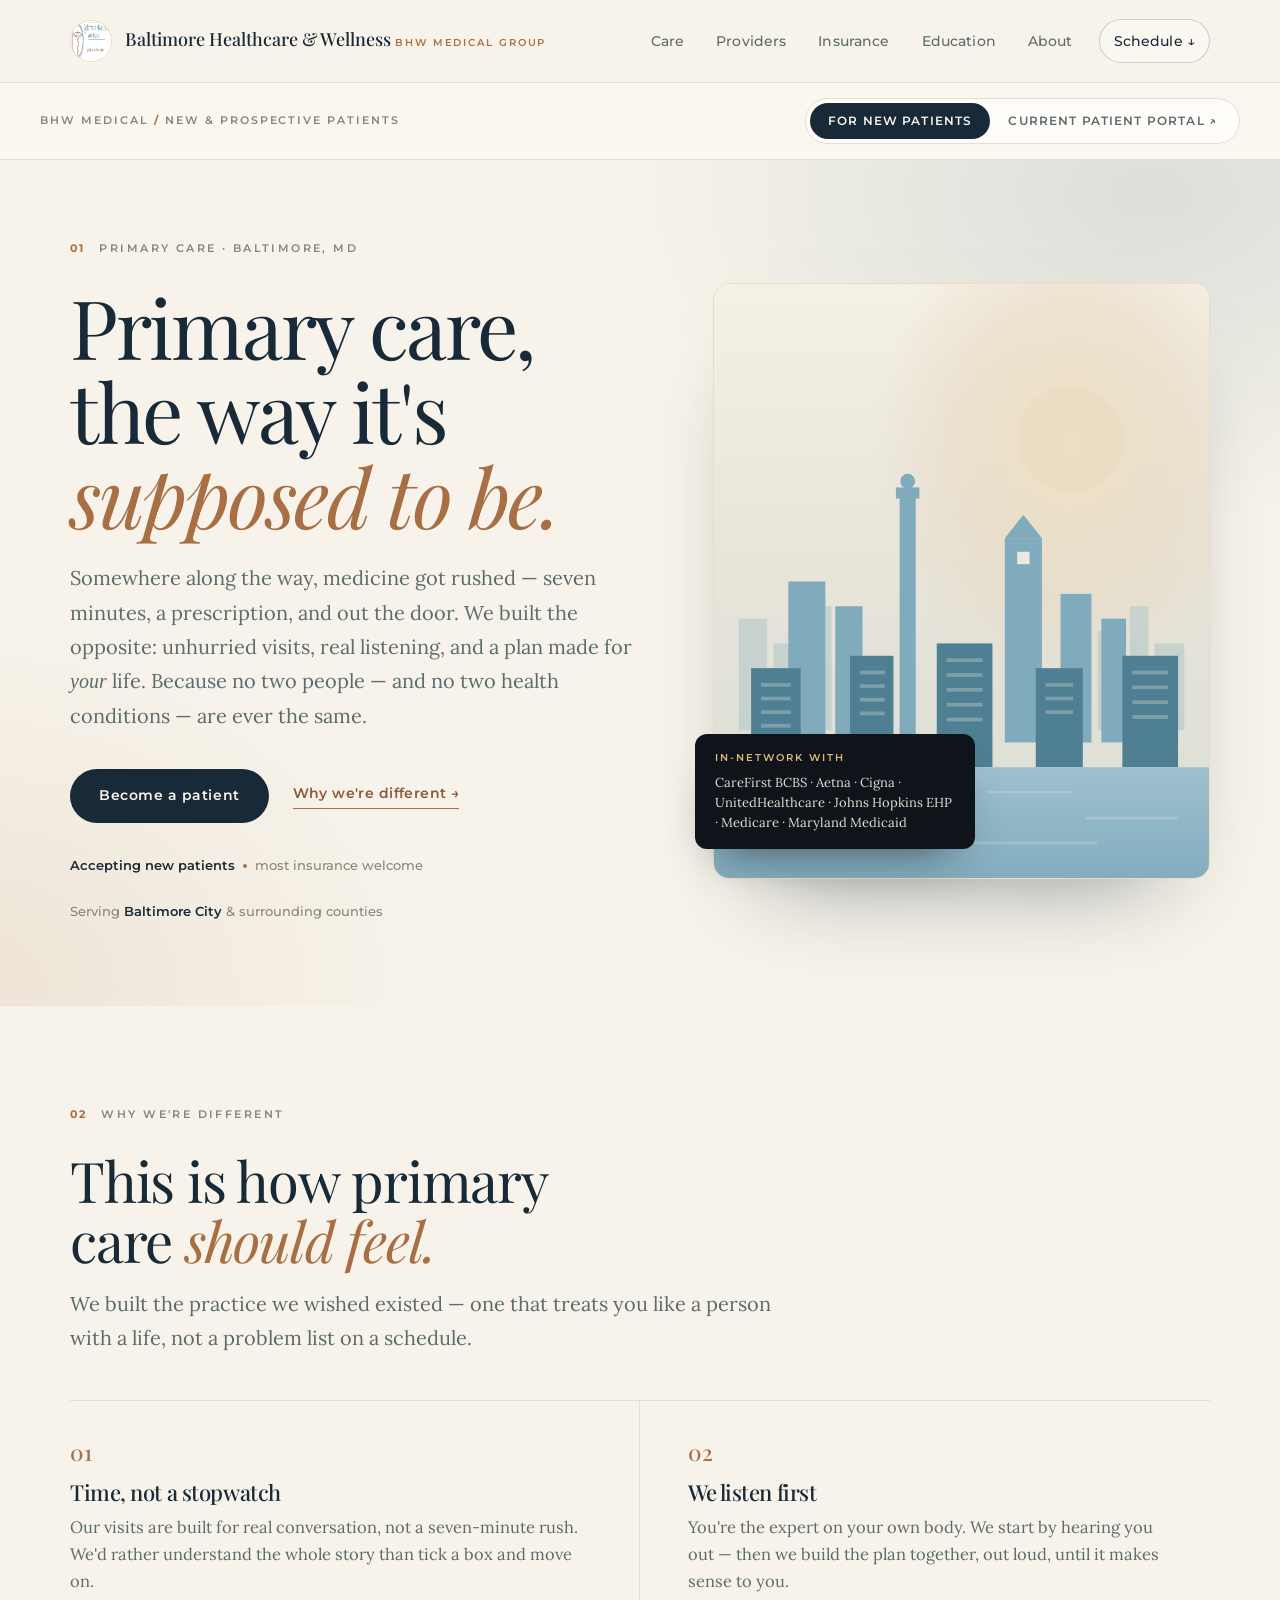
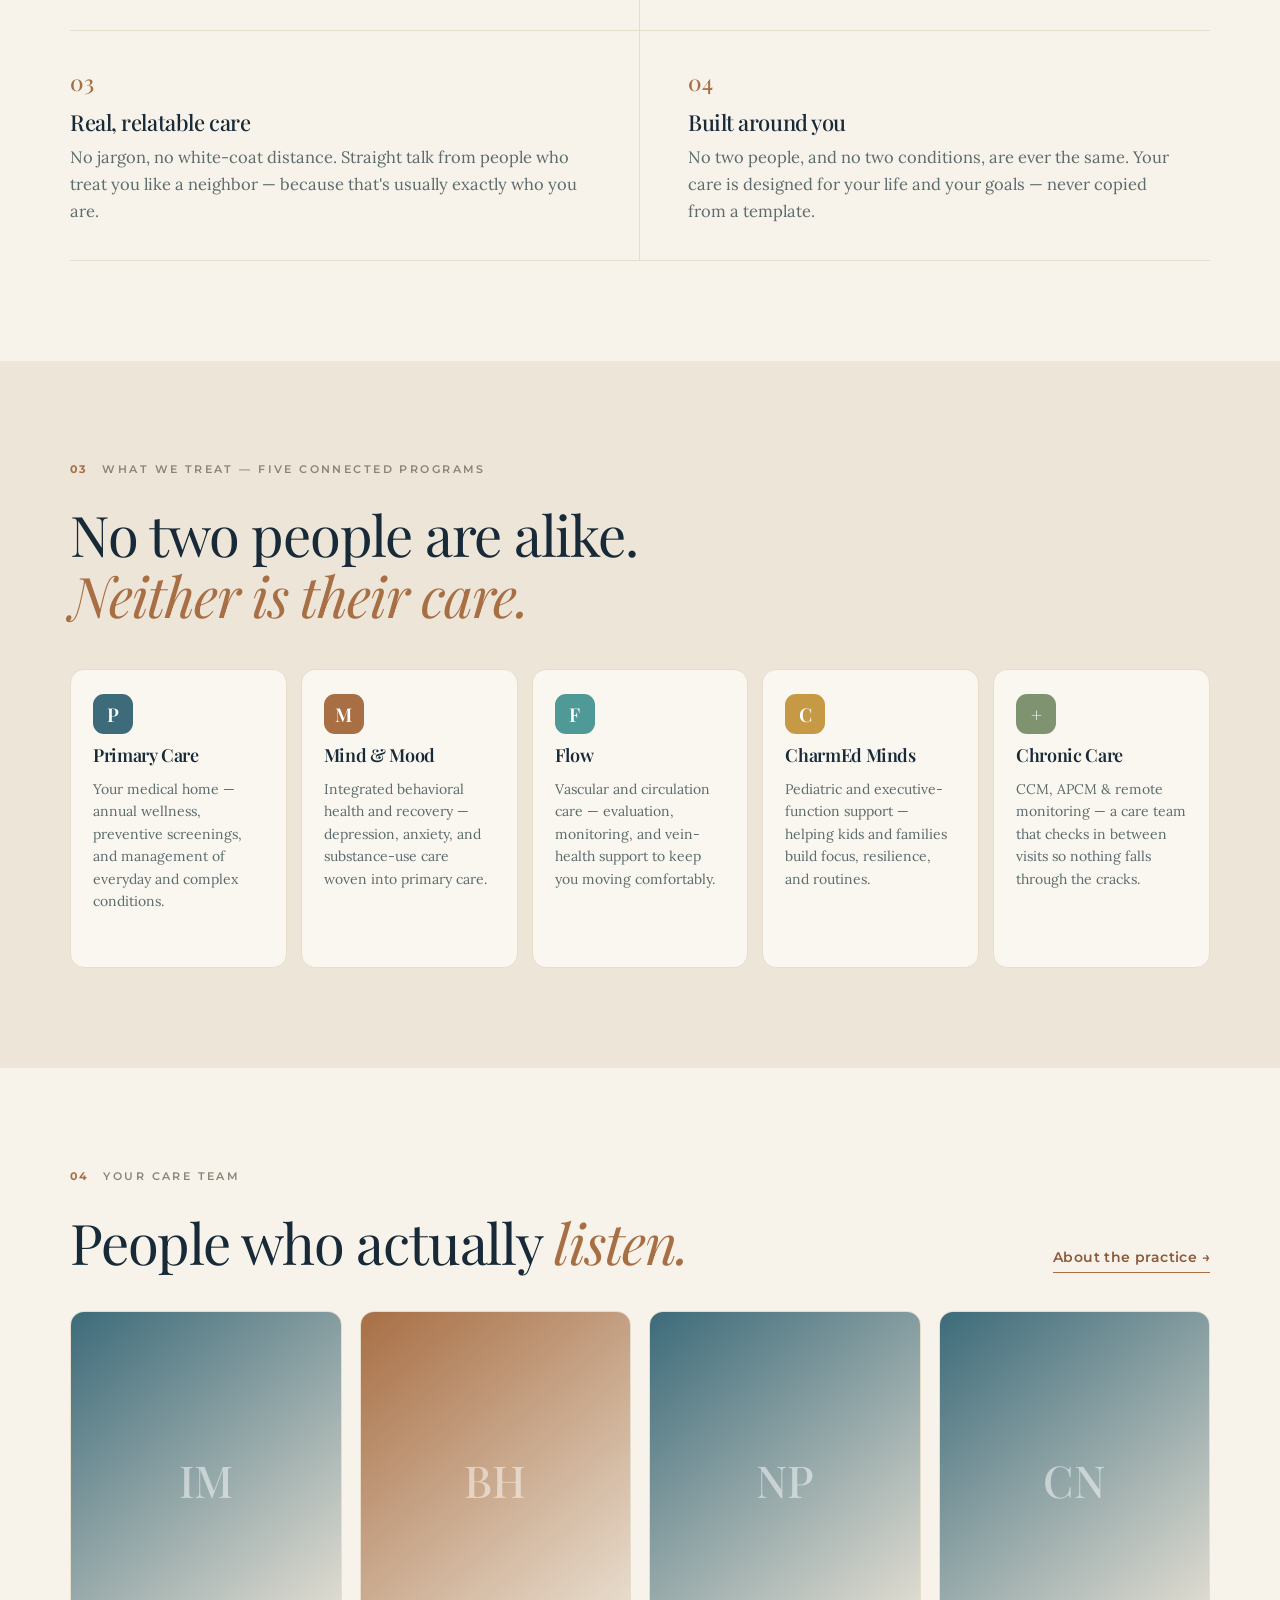
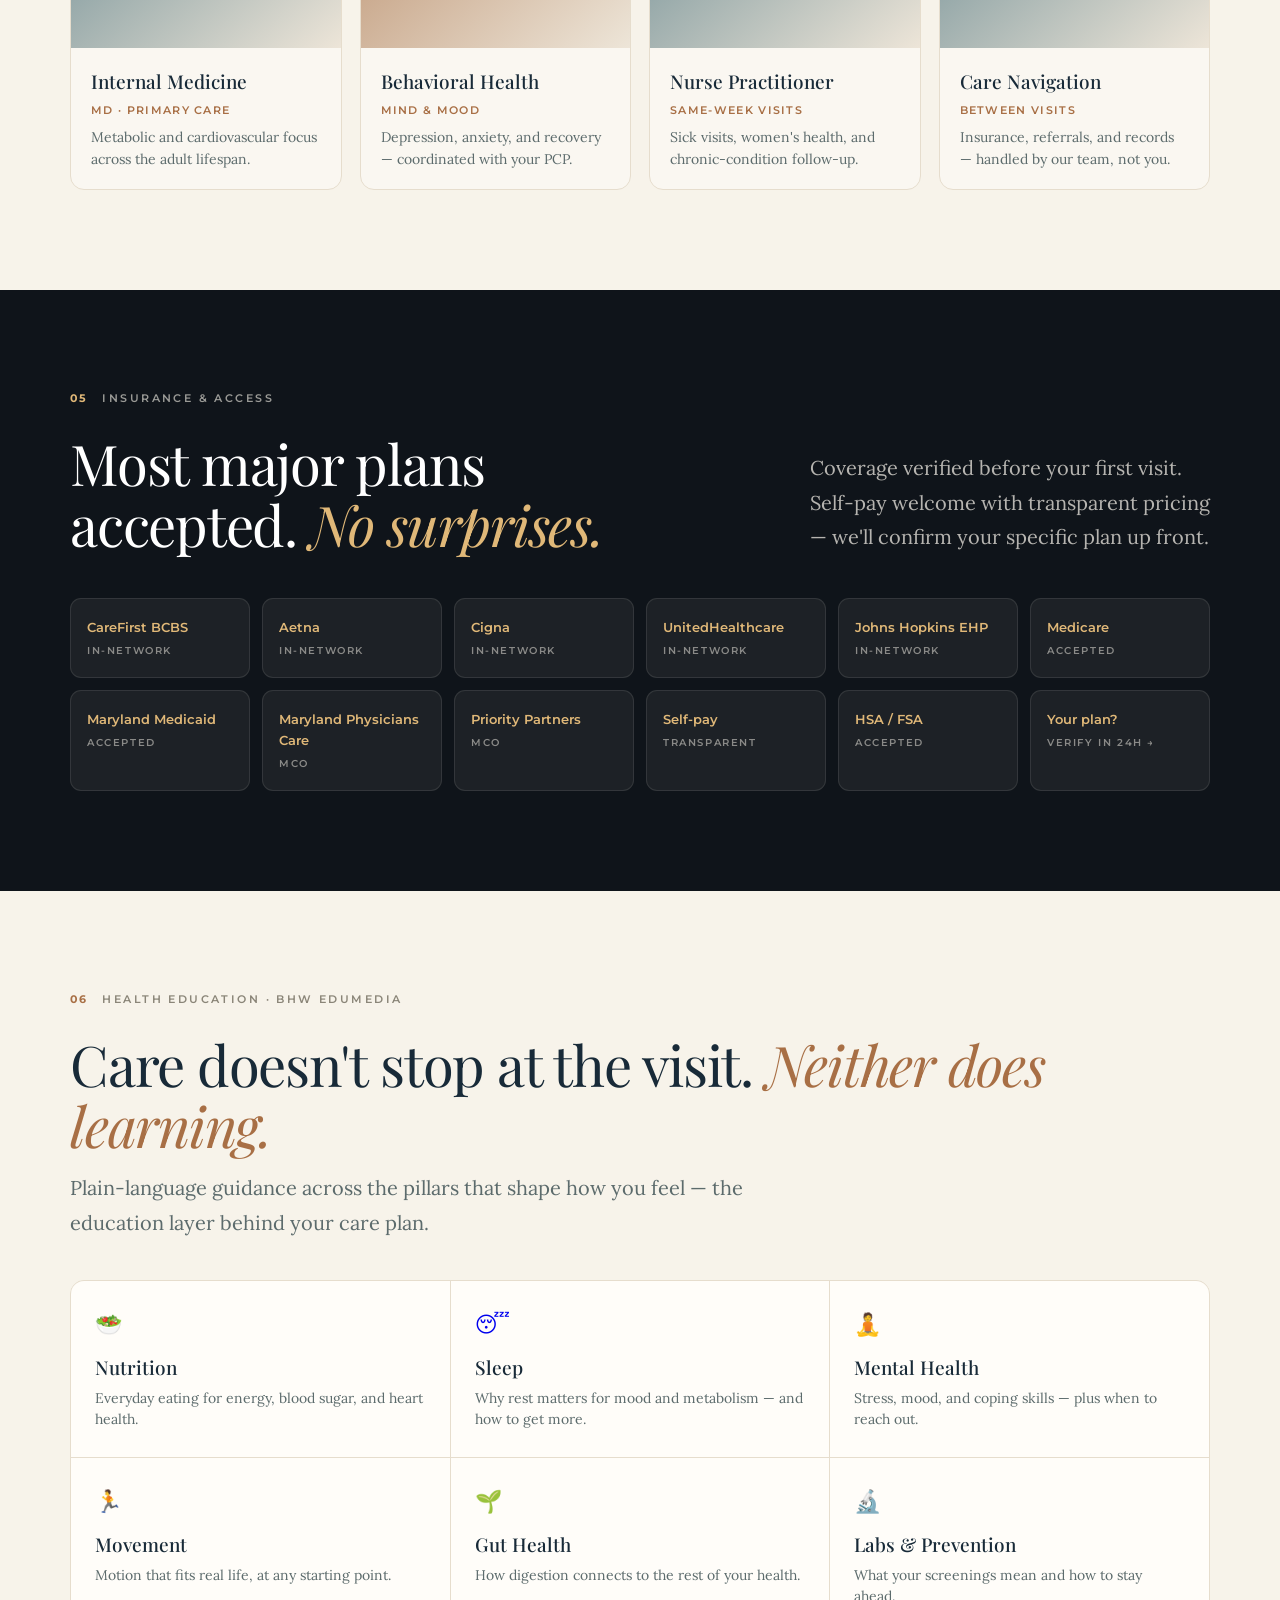
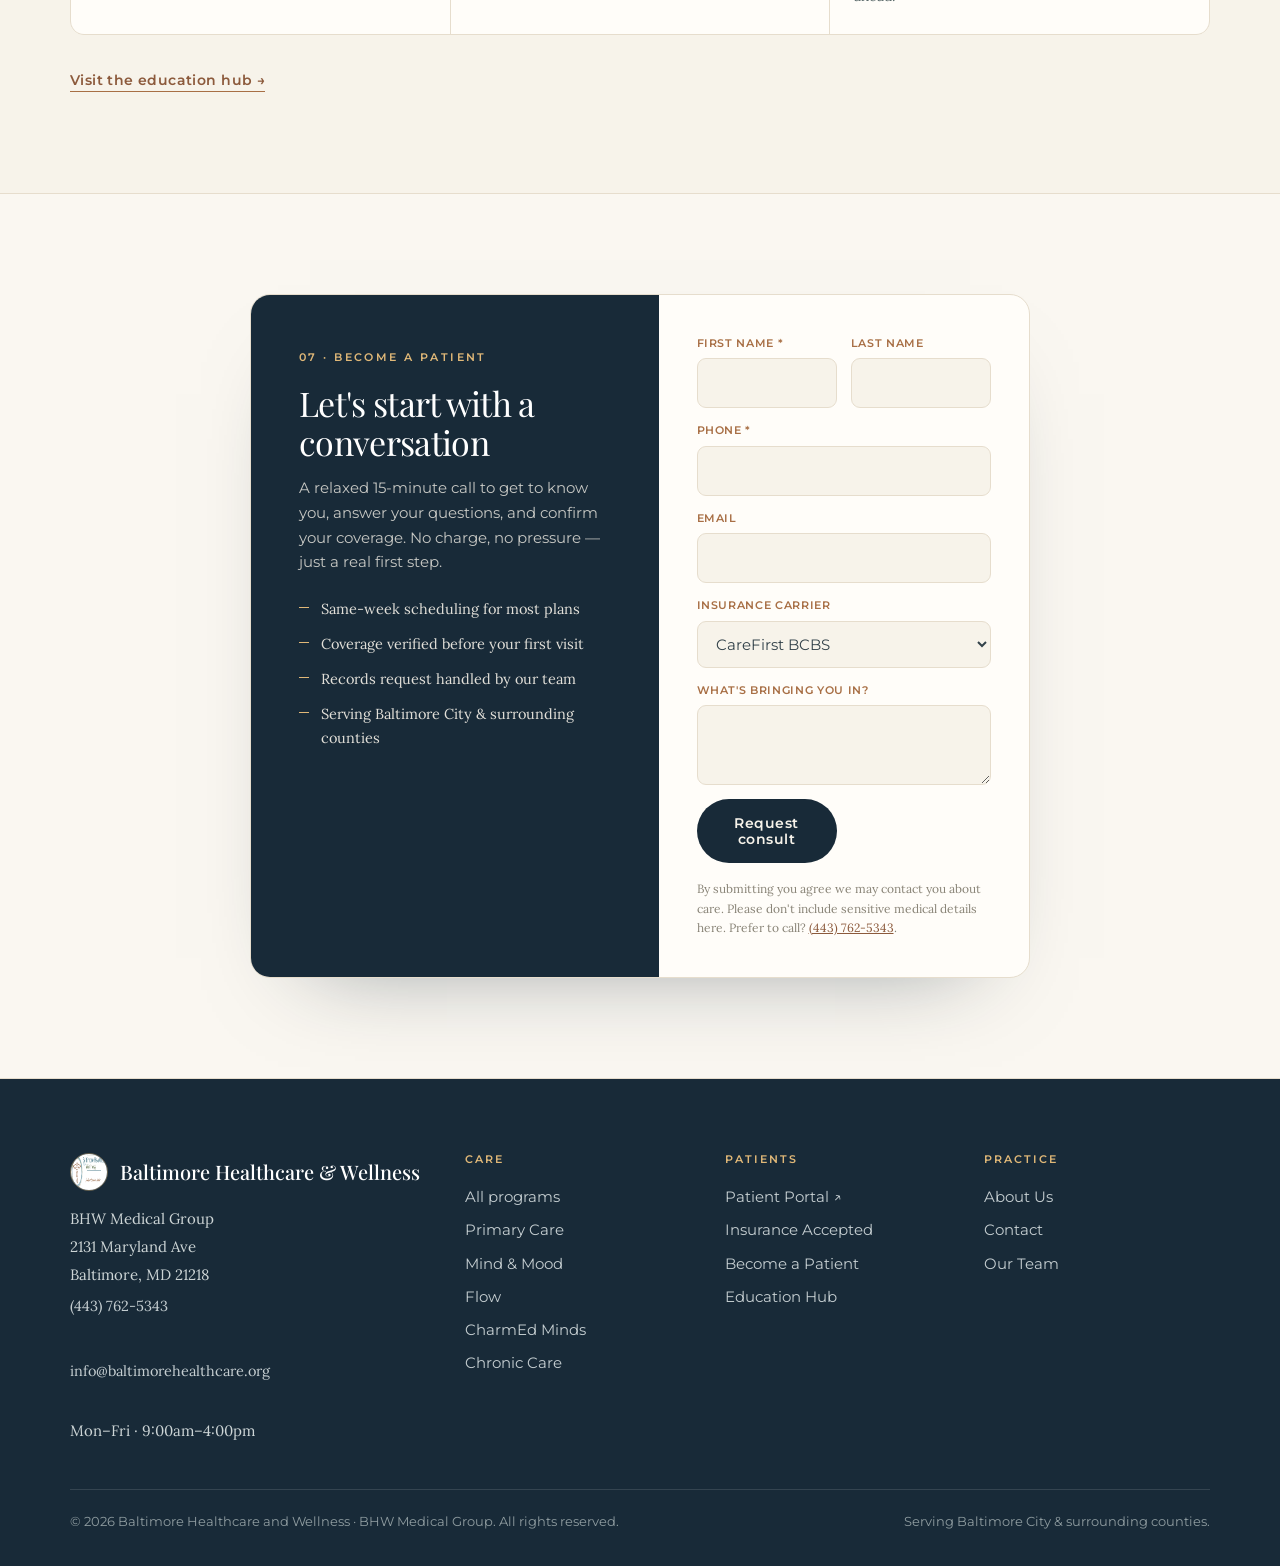
==== commit 0892f798: "Homepage copy: confident, difference-led voice Shift the message from quiet-clinical to warm and con" ====
--- a/index.html
+++ b/index.html
@@ -100,12 +100,12 @@
   <section class="hero">
     <div class="wrap">
       <div class="copy">
-        <div class="section-head"><span class="num">01</span><span class="lbl">Primary &amp; whole-person care · Baltimore, MD</span></div>
-        <h1 class="d-xl">Your care,<br />made <em class="ac">calm.</em></h1>
-        <p class="lead">Baltimore Healthcare and Wellness brings primary care, behavioral health, vascular care, and chronic-care management together under one roof — care that takes your whole life seriously and refers cleanly across every specialty without restarting your story.</p>
+        <div class="section-head"><span class="num">01</span><span class="lbl">Primary care · Baltimore, MD</span></div>
+        <h1 class="d-xl">Primary care,<br />the way it's <em class="ac">supposed to be.</em></h1>
+        <p class="lead">Somewhere along the way, medicine got rushed — seven minutes, a prescription, and out the door. We built the opposite: unhurried visits, real listening, and a plan made for <em>your</em> life. Because no two people — and no two health conditions — are ever the same.</p>
         <div class="cta-row">
-          <a class="btn primary" href="#schedule">Request a consult</a>
-          <a class="tlink" href="#domains">How we work →</a>
+          <a class="btn primary" href="#schedule">Become a patient</a>
+          <a class="tlink" href="#difference">Why we're different →</a>
         </div>
         <div class="trust">
           <span><b>Accepting new patients</b><span class="dot"></span>most insurance welcome</span>
@@ -124,11 +124,42 @@
     </div>
   </section>
 
+  <!-- ================= THE DIFFERENCE ================= -->
+  <section id="difference">
+    <div class="wrap">
+      <div class="section-head"><span class="num">02</span><span class="lbl">Why we're different</span></div>
+      <h2 class="d-lg" style="max-width:16ch">This is how primary care <em class="ac">should feel.</em></h2>
+      <p class="lead" style="margin-top:16px">We built the practice we wished existed — one that treats you like a person with a life, not a problem list on a schedule.</p>
+      <div class="principles">
+        <div class="pr">
+          <span class="n">01</span>
+          <h4>Time, not a stopwatch</h4>
+          <p>Our visits are built for real conversation, not a seven-minute rush. We'd rather understand the whole story than tick a box and move on.</p>
+        </div>
+        <div class="pr">
+          <span class="n">02</span>
+          <h4>We listen first</h4>
+          <p>You're the expert on your own body. We start by hearing you out — then we build the plan together, out loud, until it makes sense to you.</p>
+        </div>
+        <div class="pr">
+          <span class="n">03</span>
+          <h4>Real, relatable care</h4>
+          <p>No jargon, no white-coat distance. Straight talk from people who treat you like a neighbor — because that's usually exactly who you are.</p>
+        </div>
+        <div class="pr">
+          <span class="n">04</span>
+          <h4>Built around you</h4>
+          <p>No two people, and no two conditions, are ever the same. Your care is designed for your life and your goals — never copied from a template.</p>
+        </div>
+      </div>
+    </div>
+  </section>
+
   <!-- ================= WHAT WE TREAT — DOMAINS ================= -->
   <section class="domains" id="domains">
     <div class="wrap">
-      <div class="section-head"><span class="num">02</span><span class="lbl">What we treat — five connected programs</span></div>
-      <h2 class="d-lg">Your health doesn't live in silos.<br /><em class="ac">Neither do we.</em></h2>
+      <div class="section-head"><span class="num">03</span><span class="lbl">What we treat — five connected programs</span></div>
+      <h2 class="d-lg">No two people are alike.<br /><em class="ac">Neither is their care.</em></h2>
       <div class="domain-row">
         <a class="domain" href="/programs.html#primary-care">
           <div class="ic" style="background:var(--h-primary)">P</div>
@@ -167,9 +198,9 @@
   <!-- ================= CARE TEAM ================= -->
   <section id="team">
     <div class="wrap">
-      <div class="section-head"><span class="num">03</span><span class="lbl">Your clinical team</span></div>
+      <div class="section-head"><span class="num">04</span><span class="lbl">Your care team</span></div>
       <div style="display:flex;justify-content:space-between;align-items:flex-end;flex-wrap:wrap;gap:24px">
-        <h2 class="d-lg" style="max-width:620px">Generalists trained in <em class="ac">depth.</em></h2>
+        <h2 class="d-lg" style="max-width:620px">People who actually <em class="ac">listen.</em></h2>
         <a class="tlink" href="/about.html">About the practice →</a>
       </div>
       <!-- Placeholder cards — real names, credentials & photos drop in here -->
@@ -185,7 +216,7 @@
   <!-- ================= INSURANCE — DARK BAND ================= -->
   <section class="dark" id="insurance-band">
     <div class="wrap">
-      <div class="section-head on-dark"><span class="num">04</span><span class="lbl">Insurance &amp; access</span></div>
+      <div class="section-head on-dark"><span class="num">05</span><span class="lbl">Insurance &amp; access</span></div>
       <div style="display:flex;gap:48px;justify-content:space-between;align-items:flex-end;flex-wrap:wrap">
         <h2 class="d-lg" style="max-width:620px">Most major plans accepted. <em style="font-style:italic;color:var(--pale-gold)">No surprises.</em></h2>
         <p class="lead" style="max-width:400px">Coverage verified before your first visit. Self-pay welcome with transparent pricing — we'll confirm your specific plan up front.</p>
@@ -210,7 +241,7 @@
   <!-- ================= EDUCATION TEASER ================= -->
   <section id="education">
     <div class="wrap">
-      <div class="section-head"><span class="num">05</span><span class="lbl">Health education · BHW EduMedia</span></div>
+      <div class="section-head"><span class="num">06</span><span class="lbl">Health education · BHW EduMedia</span></div>
       <h2 class="d-lg">Care doesn't stop at the visit. <em class="ac">Neither does learning.</em></h2>
       <p class="lead" style="margin-top:16px">Plain-language guidance across the pillars that shape how you feel — the education layer behind your care plan.</p>
       <div class="pillars">
@@ -230,9 +261,9 @@
     <div class="wrap narrow">
       <div class="sched-card">
         <div class="left">
-          <div class="eyebrow" style="color:var(--pale-gold);margin-bottom:18px">06 · Become a patient</div>
-          <h3>Request a 15-minute consult</h3>
-          <p>A brief call with our team to match you with the right provider and confirm your coverage. No charge, no pressure.</p>
+          <div class="eyebrow" style="color:var(--pale-gold);margin-bottom:18px">07 · Become a patient</div>
+          <h3>Let's start with a conversation</h3>
+          <p>A relaxed 15-minute call to get to know you, answer your questions, and confirm your coverage. No charge, no pressure — just a real first step.</p>
           <ul>
             <li>Same-week scheduling for most plans</li>
             <li>Coverage verified before your first visit</li>
--- a/assets/site.css
+++ b/assets/site.css
@@ -138,6 +138,15 @@
 .trust b{color:var(--ink-navy);font-weight:600}
 .dot{width:4px;height:4px;border-radius:50%;background:var(--gold);display:inline-block;margin:0 8px;vertical-align:middle}
 
+/* ---------- The difference (manifesto) ---------- */
+.principles{display:grid;grid-template-columns:repeat(2,1fr);gap:0;border-top:1px solid var(--line);margin-top:44px}
+.pr{padding:34px 34px 34px 0;border-bottom:1px solid var(--line)}
+.pr:nth-child(odd){padding-right:48px;border-right:1px solid var(--line)}
+.pr:nth-child(even){padding-left:48px}
+.pr .n{font-family:var(--font-display);font-size:22px;color:var(--gold);font-weight:500}
+.pr h4{font-size:22px;font-weight:500;color:var(--ink-navy);margin:10px 0 10px}
+.pr p{font-family:var(--font-serif);font-size:16.5px;line-height:1.65;color:var(--ink2)}
+
 /* ---------- Domain cards (programs) ---------- */
 .domains{background:var(--limestone)}
 .domain-row{display:grid;grid-template-columns:repeat(5,1fr);gap:14px;margin-top:44px}
@@ -277,6 +286,9 @@
   section{padding:66px 0}
   .row{grid-template-columns:52px 1fr;gap:16px}.row .go{display:none}
   .domain-row,.ix-grid,.pillars,.grid.cols-2,.grid.cols-3{grid-template-columns:1fr}
+  .principles{grid-template-columns:1fr}
+  .pr,.pr:nth-child(odd){padding:28px 0;border-right:0}
+  .pr:nth-child(even){padding-left:0}
   footer.site .cols{grid-template-columns:1fr 1fr}
 }
 @media(max-width:480px){footer.site .cols{grid-template-columns:1fr}.ix-grid{grid-template-columns:1fr 1fr}}
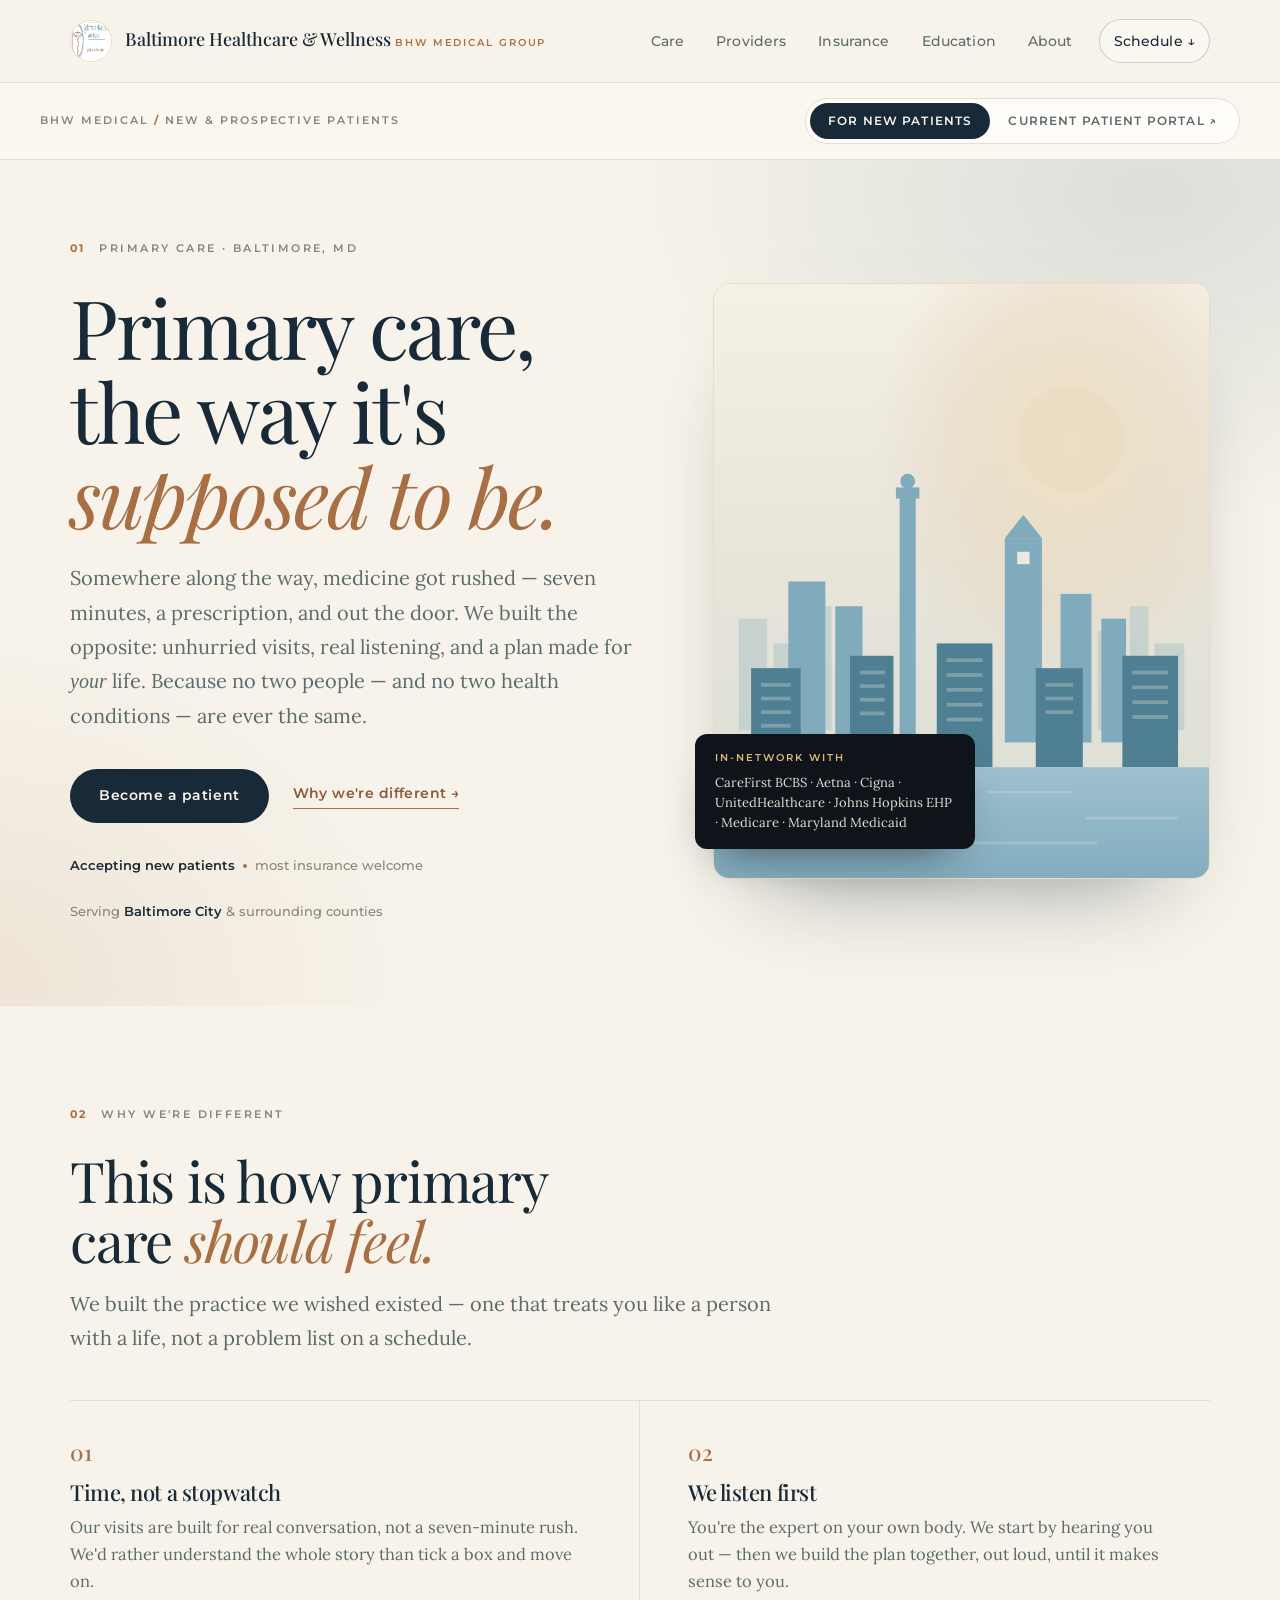
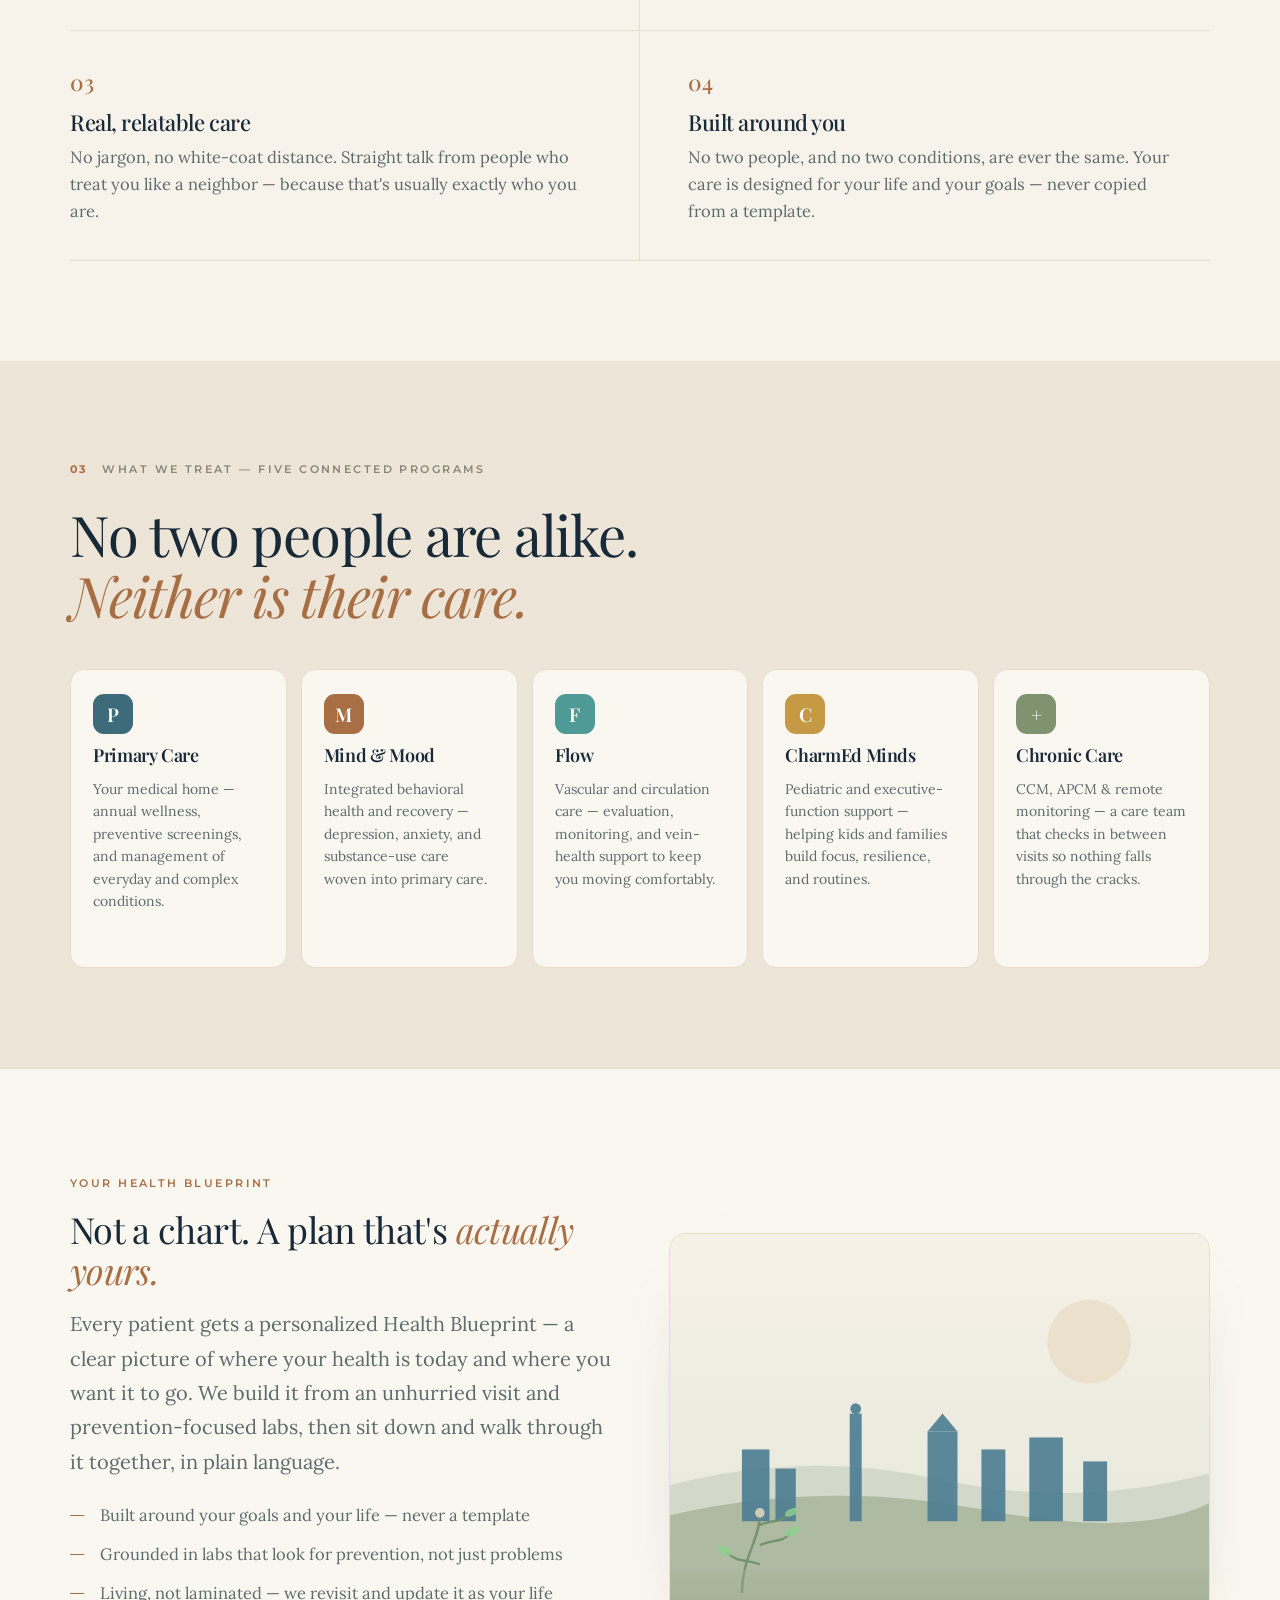
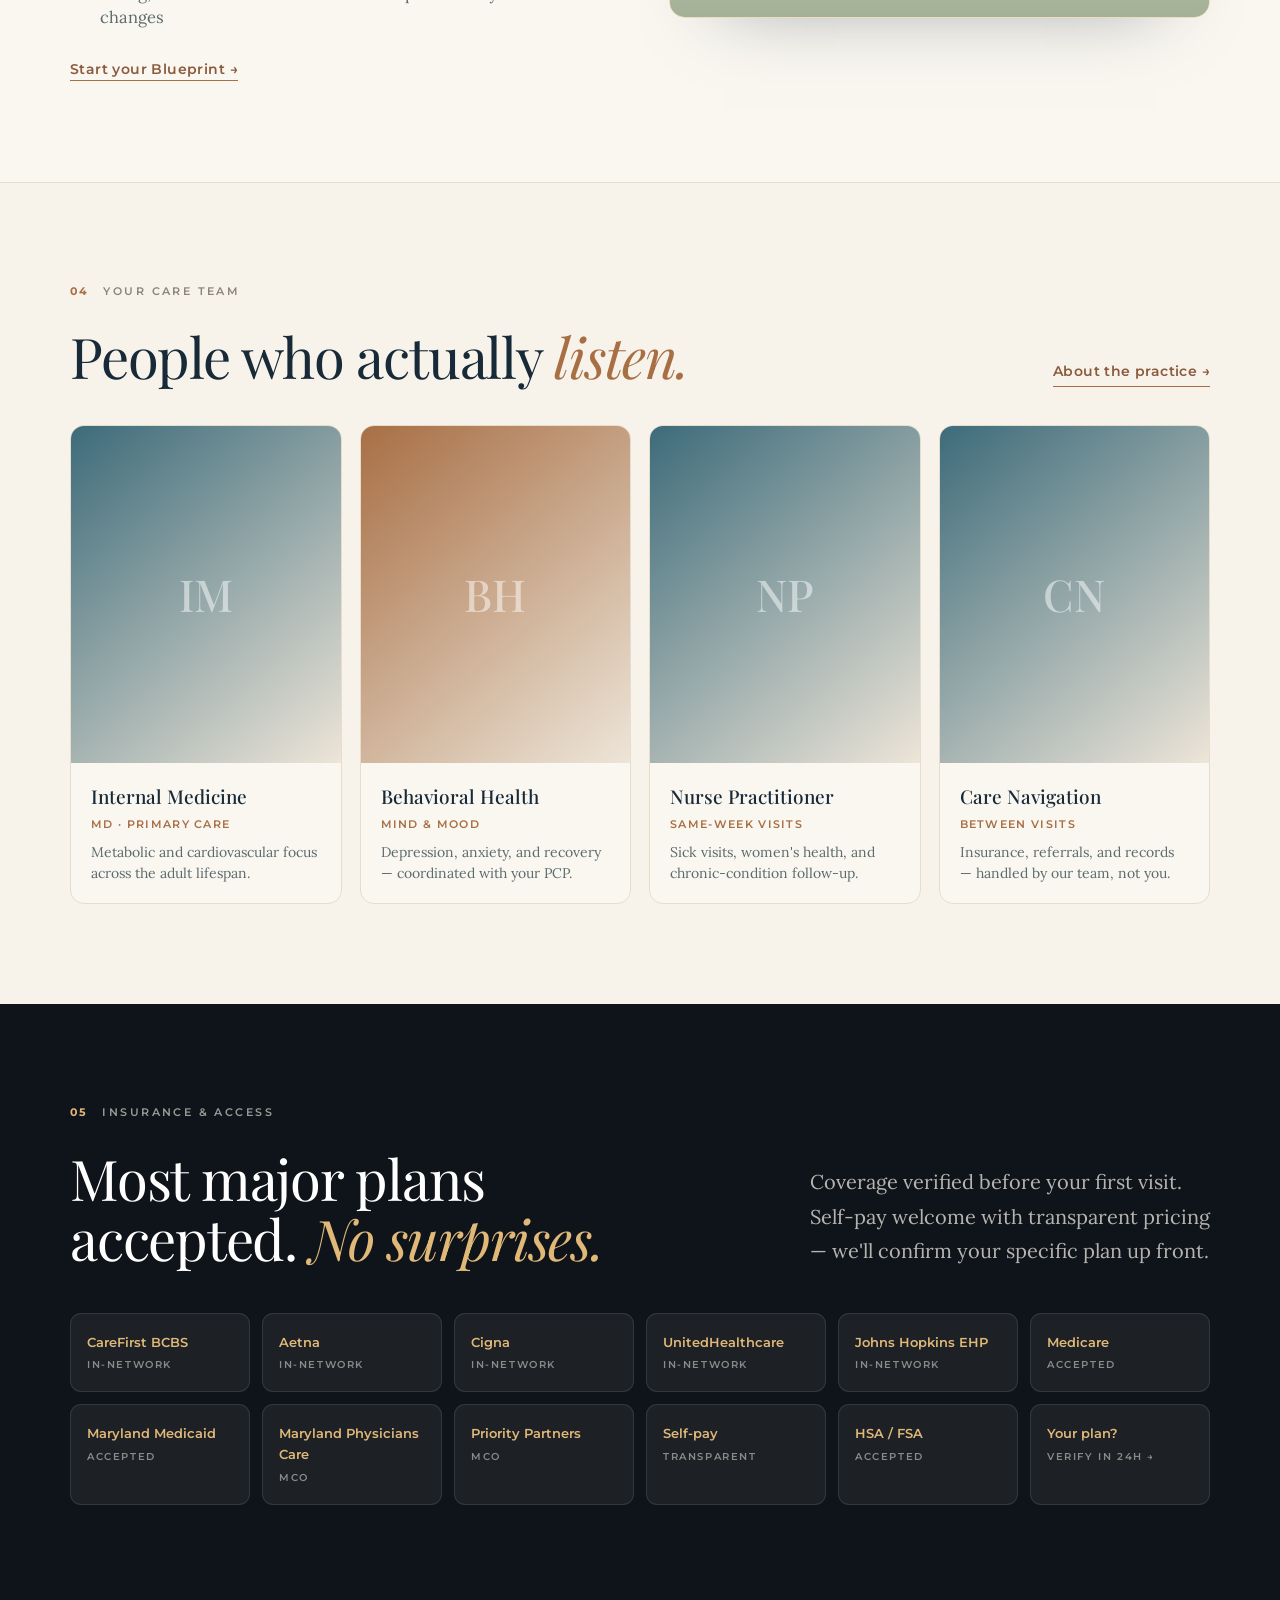
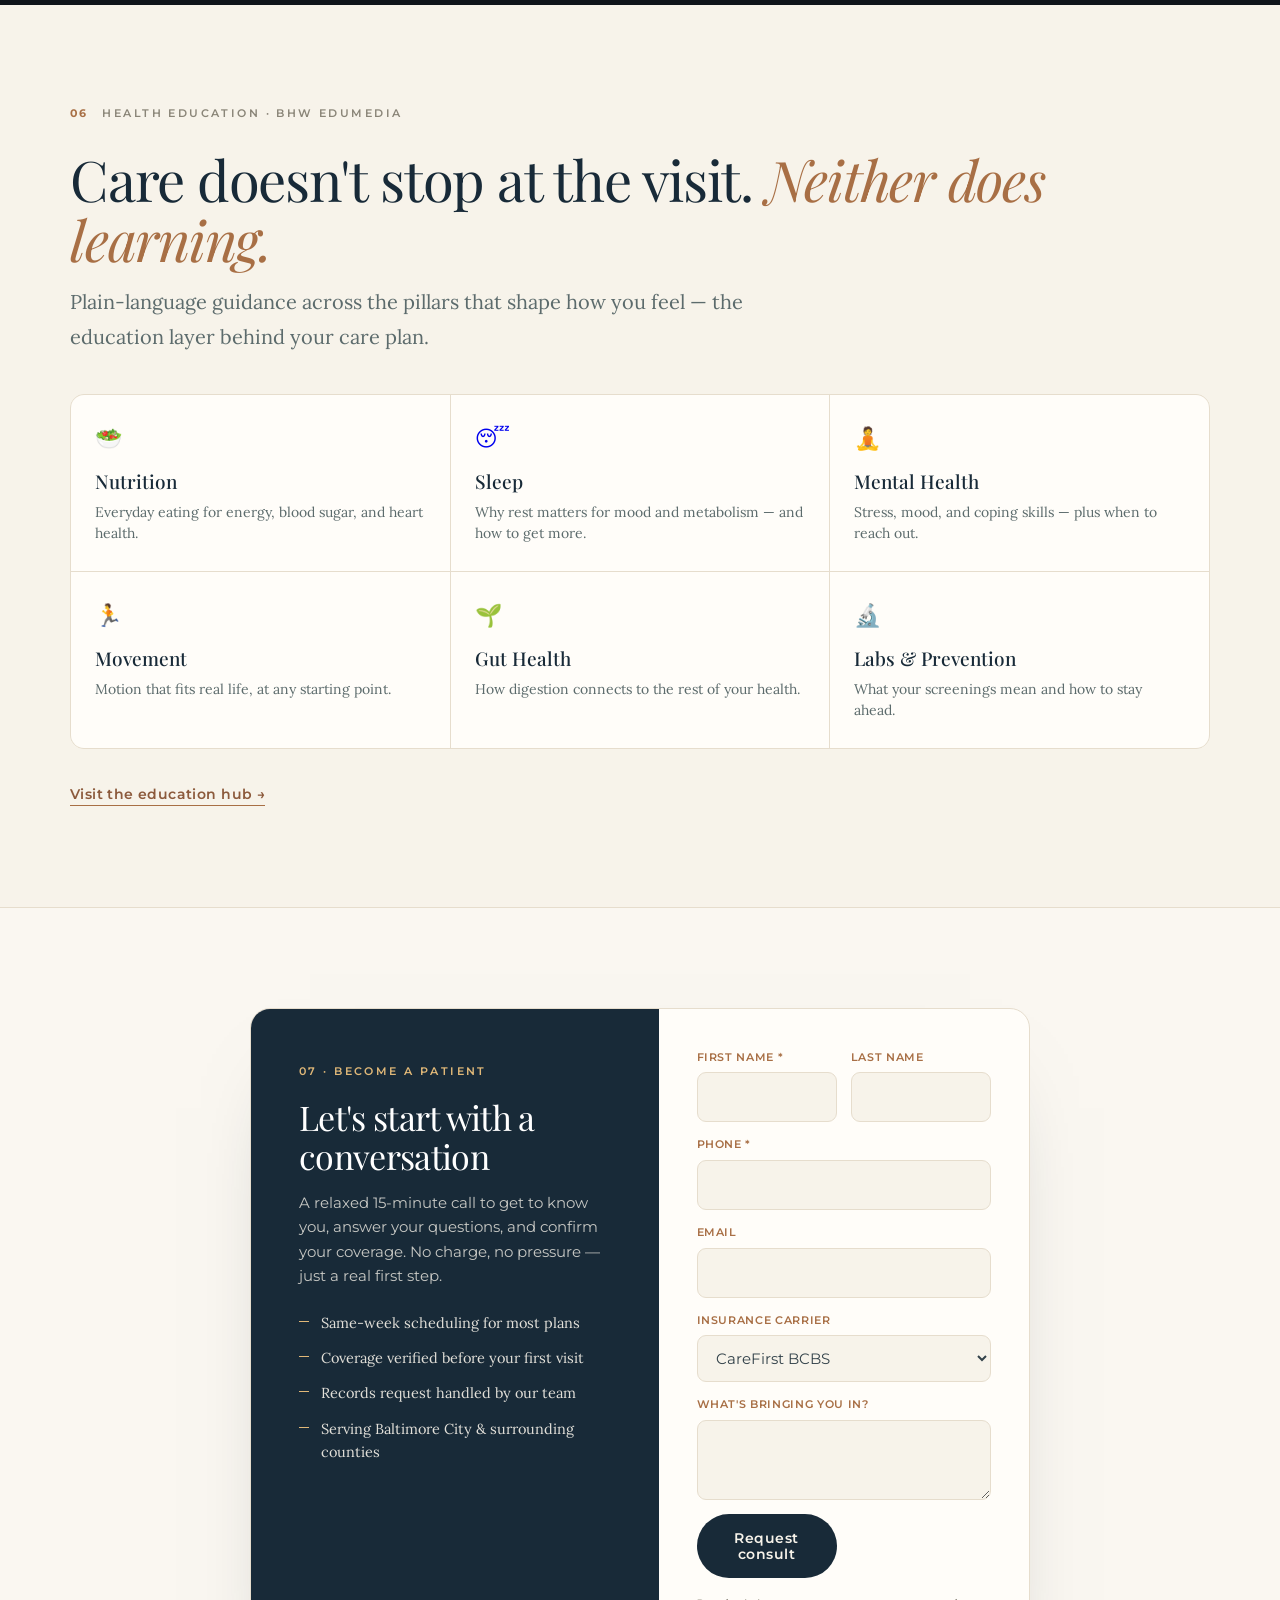
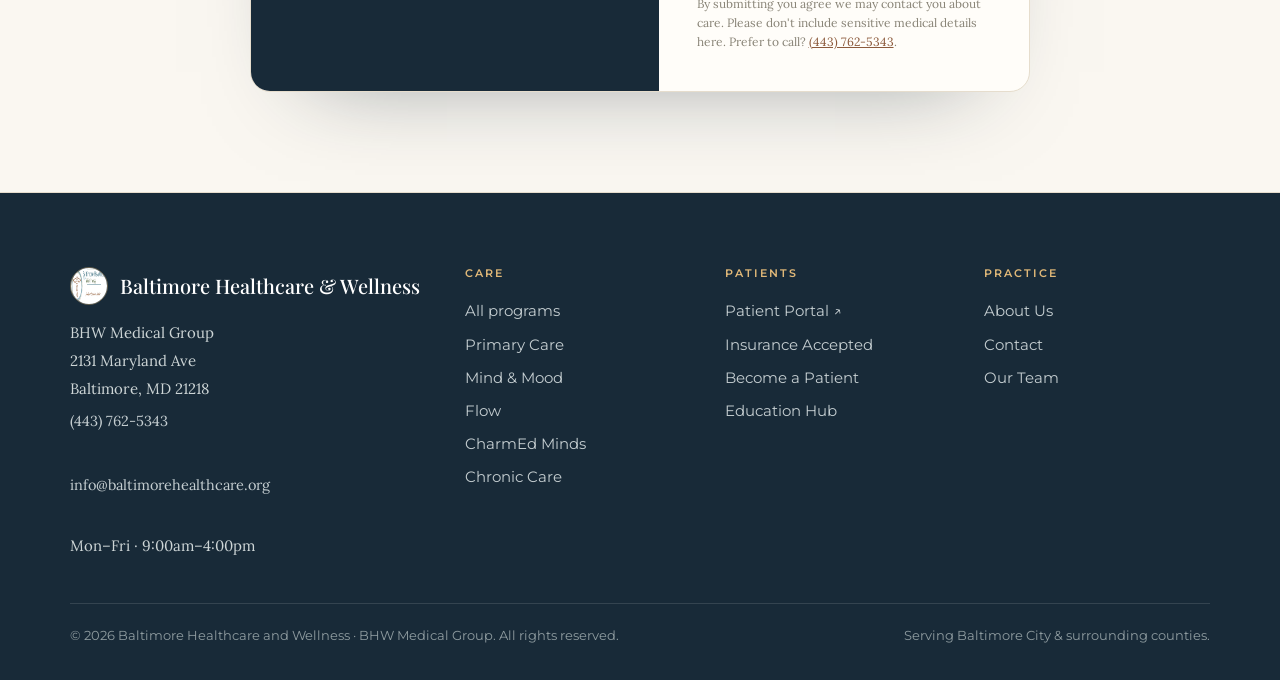
==== commit 7856712d: "Homepage: add 'Your Health Blueprint' feature section Add a signature Health Blueprint section after" ====
--- a/index.html
+++ b/index.html
@@ -195,6 +195,26 @@
     </div>
   </section>
 
+  <!-- ================= HEALTH BLUEPRINT ================= -->
+  <section class="cta" id="blueprint">
+    <div class="wrap">
+      <div class="split">
+        <div>
+          <div class="eyebrow">Your Health Blueprint</div>
+          <h2 class="d-md" style="margin-top:14px">Not a chart. A plan that's <em class="ac">actually yours.</em></h2>
+          <p class="lead" style="margin-top:16px">Every patient gets a personalized Health Blueprint — a clear picture of where your health is today and where you want it to go. We build it from an unhurried visit and prevention-focused labs, then sit down and walk through it together, in plain language.</p>
+          <ul class="checks">
+            <li>Built around your goals and your life — never a template</li>
+            <li>Grounded in labs that look for prevention, not just problems</li>
+            <li>Living, not laminated — we revisit and update it as your life changes</li>
+          </ul>
+          <div class="cta-row" style="margin-top:26px"><a class="tlink" href="#schedule">Start your Blueprint →</a></div>
+        </div>
+        <div class="frame"><img src="/assets/care.svg" alt="A calm landscape — health understood as part of the whole person" /></div>
+      </div>
+    </div>
+  </section>
+
   <!-- ================= CARE TEAM ================= -->
   <section id="team">
     <div class="wrap">
--- a/assets/site.css
+++ b/assets/site.css
@@ -224,6 +224,22 @@
 .checks{list-style:none;display:grid;gap:14px;margin-top:24px}
 .checks li{font-family:var(--font-serif);font-size:16.5px;color:var(--ink2);padding-left:30px;position:relative;line-height:1.5}
 .checks li::before{content:"";position:absolute;left:0;top:12px;width:14px;height:1px;background:var(--gold)}
+
+/* ---------- Proof-point stats ---------- */
+.stats{display:grid;grid-template-columns:repeat(4,1fr);gap:1px;background:var(--line);border:1px solid var(--line);border-radius:14px;overflow:hidden;margin-top:8px}
+.stats .s{background:var(--card);padding:30px 26px;text-align:center}
+.stats .s .fig{font-family:var(--font-display);font-weight:400;font-size:clamp(34px,4vw,48px);color:var(--ink-navy);line-height:1;letter-spacing:-.02em}
+.stats .s .fig em{font-style:italic;color:var(--gold)}
+.stats .s .lab{font-family:var(--font-serif);font-size:14px;color:var(--ink2);margin-top:10px;line-height:1.45}
+
+/* ---------- Founder / practice note ---------- */
+.note-card{background:var(--card);border:1px solid var(--line);border-left:3px solid var(--gold);border-radius:14px;padding:40px 44px}
+.note-card .q{font-family:var(--font-display);font-style:italic;font-weight:400;font-size:clamp(21px,2.4vw,28px);line-height:1.45;color:var(--ink-navy)}
+.note-card .body{font-family:var(--font-serif);font-size:17px;line-height:1.75;color:var(--ink2);margin-top:18px}
+.note-card .body p{margin-bottom:16px}.note-card .body p:last-child{margin-bottom:0}
+.note-card .sig{font-family:var(--font-script);font-size:38px;color:var(--gold);margin-top:26px;line-height:1}
+.note-card .who{font-family:var(--font-ui);font-size:12px;letter-spacing:.14em;text-transform:uppercase;color:var(--ink-soft);font-weight:600;margin-top:6px}
+.ph{outline:1px dashed color-mix(in srgb,var(--gold) 55%,transparent);outline-offset:3px}
 
 /* ---------- Inner page header ---------- */
 .pagehead{position:relative;overflow:hidden;padding:80px 0 58px;border-bottom:1px solid var(--line)}
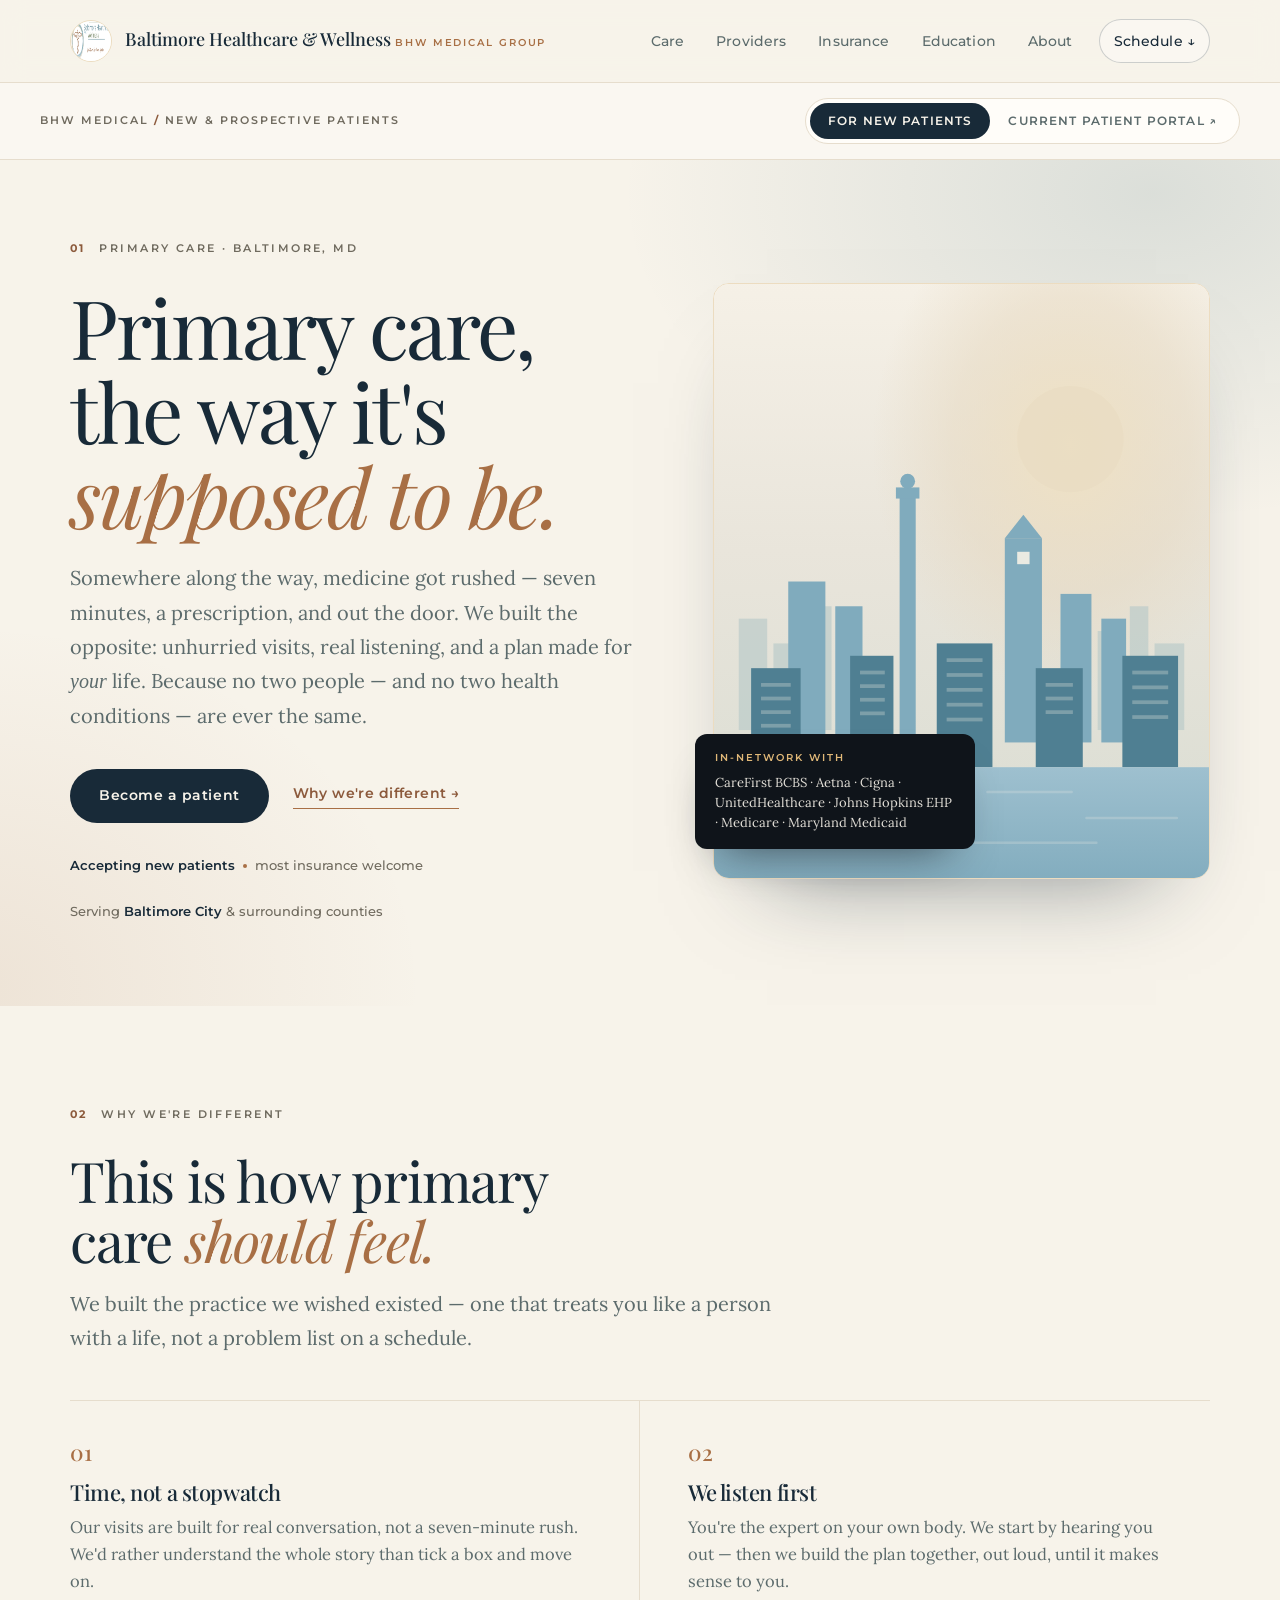
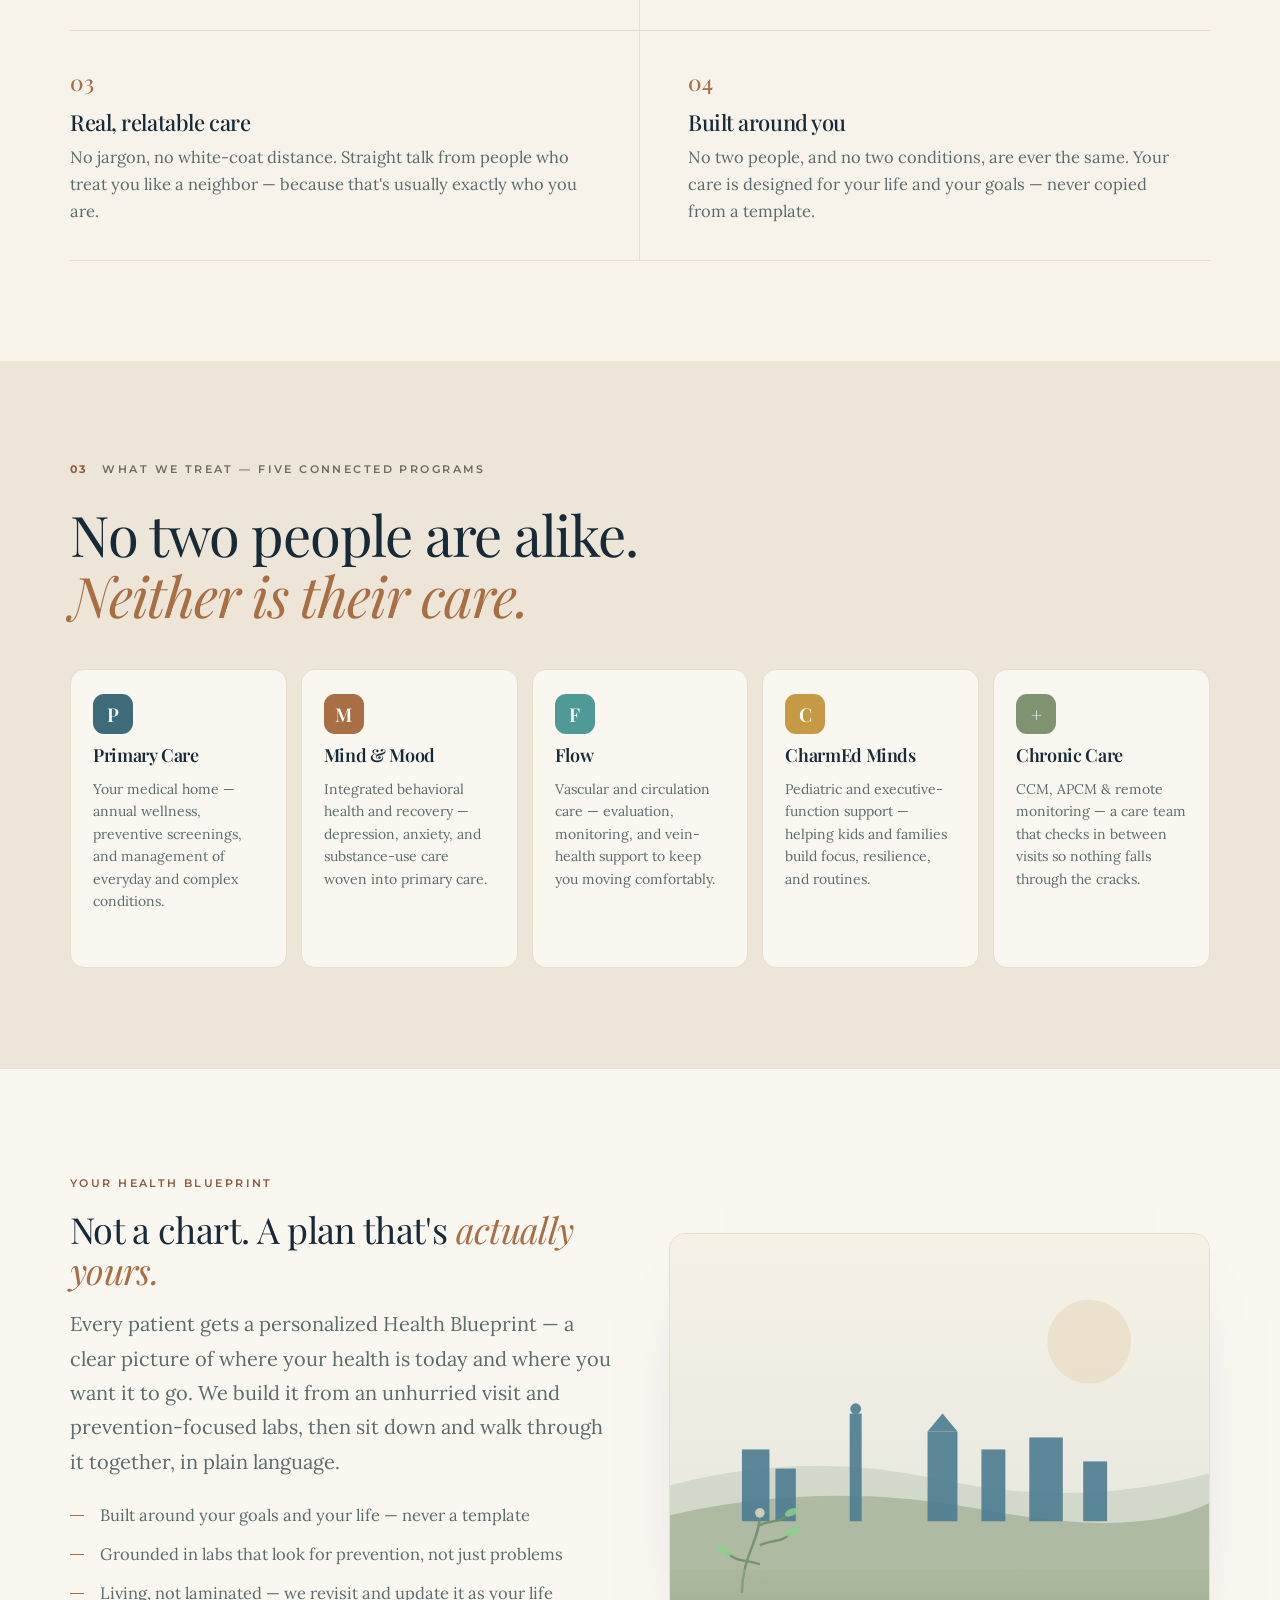
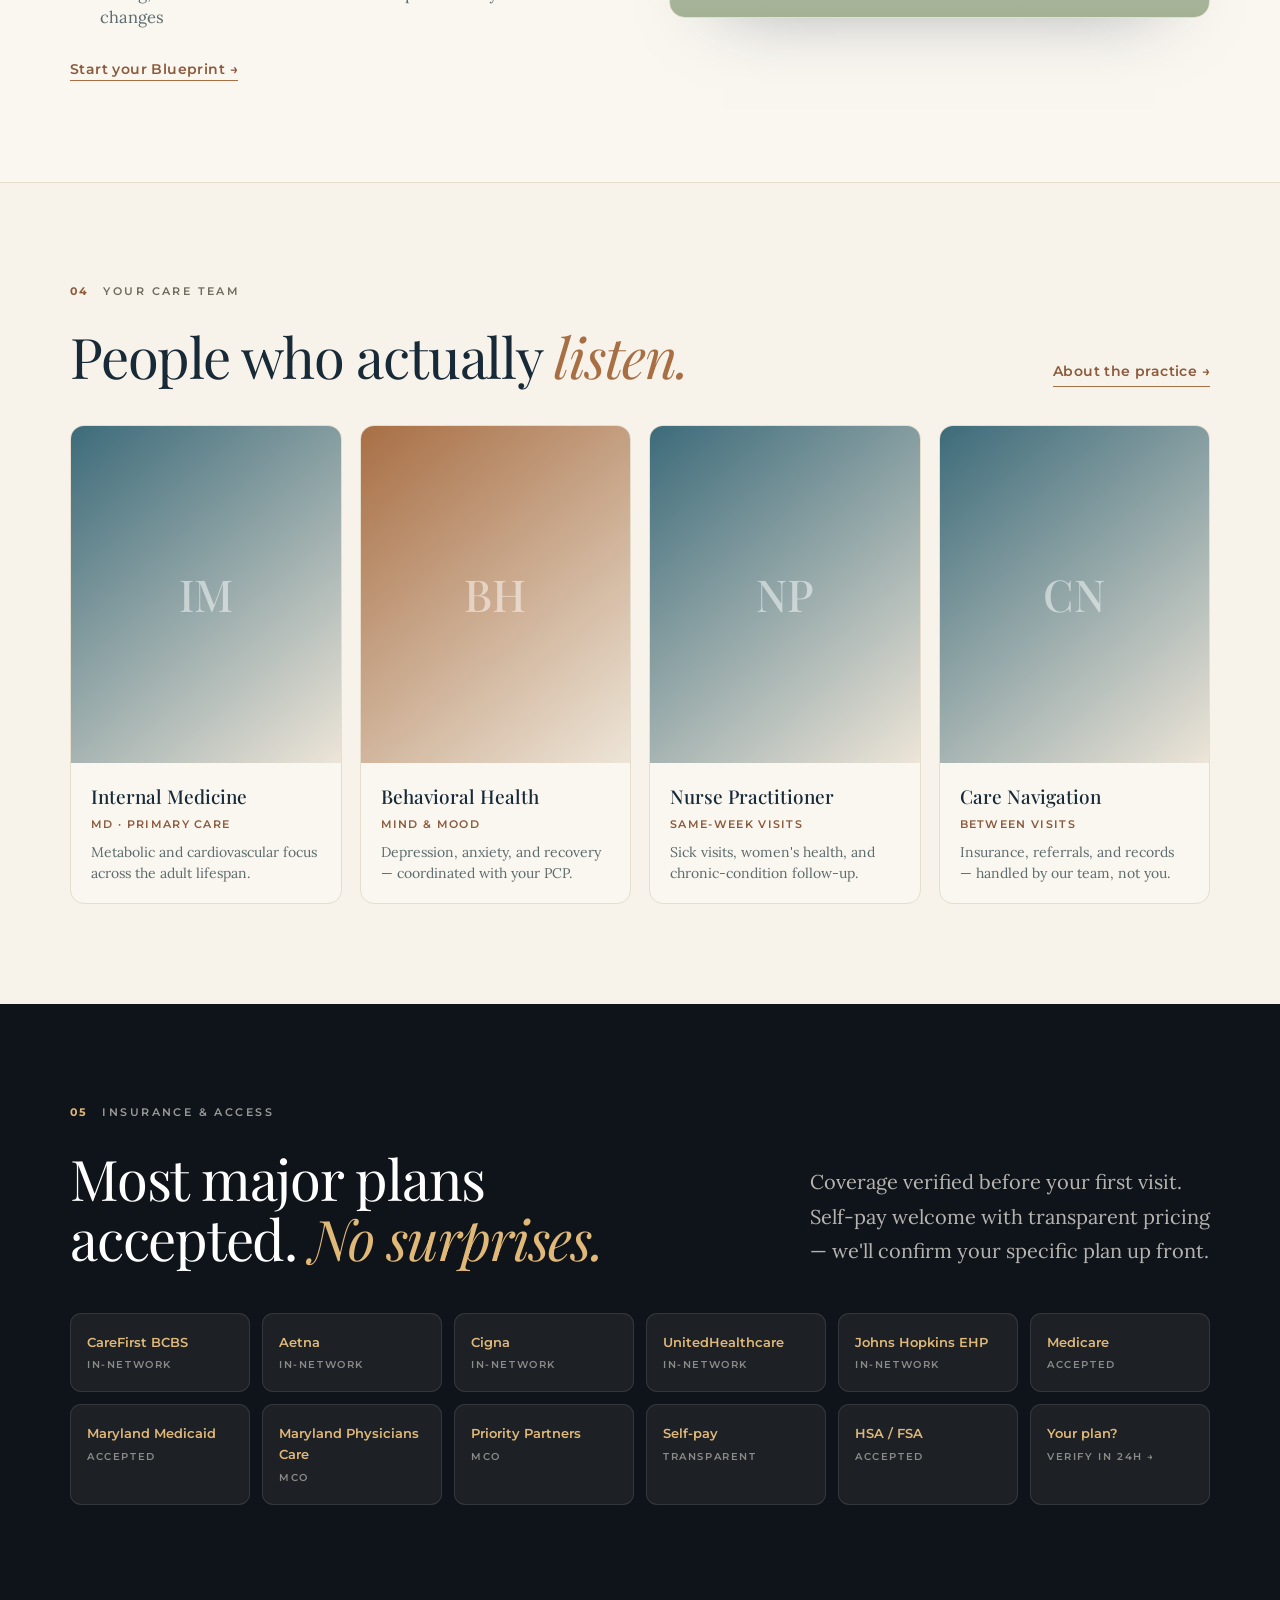
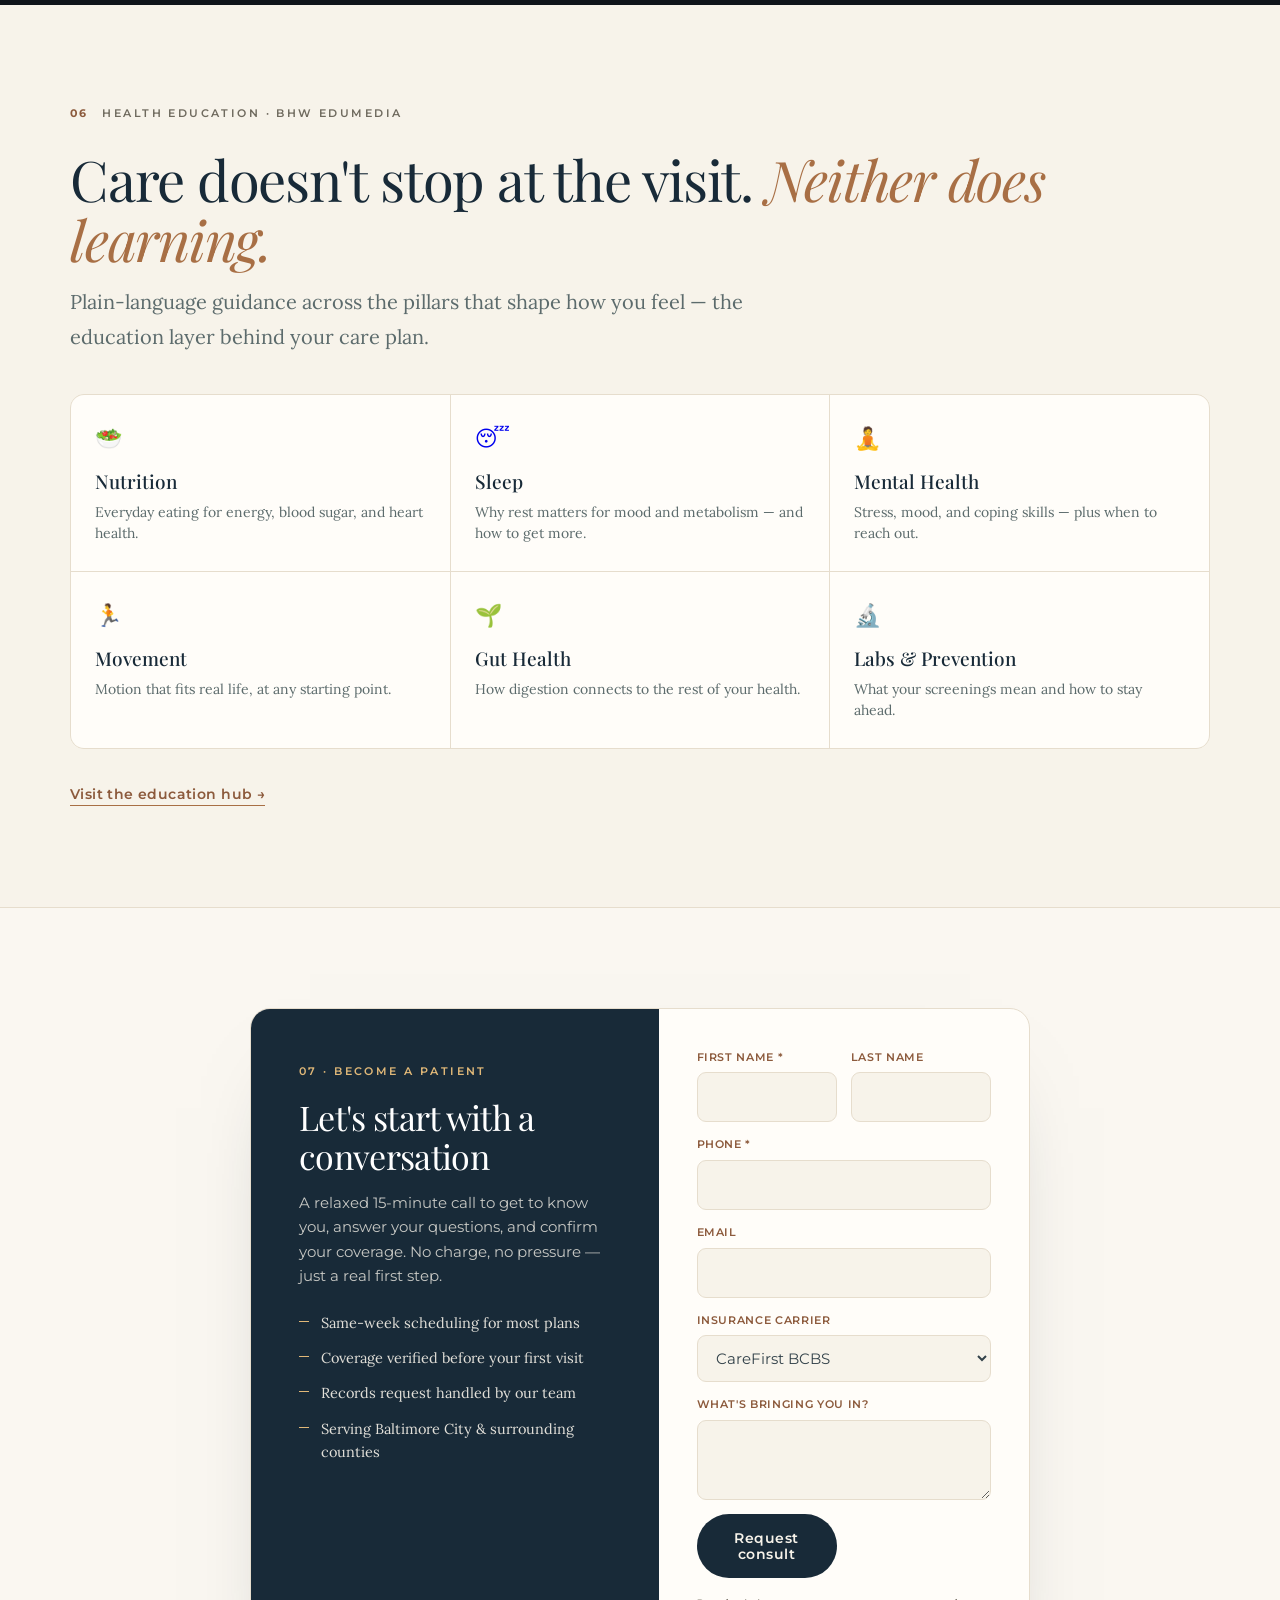
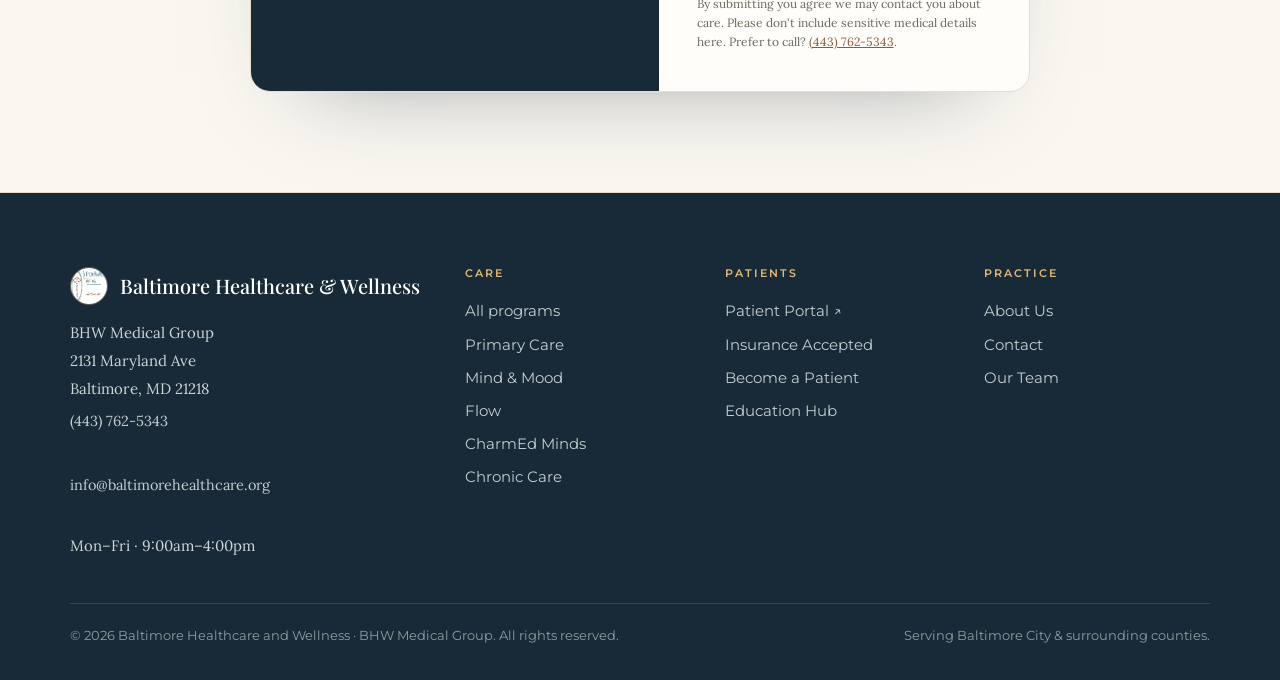
==== commit 90ffaa9f: "Accessibility: fix contrast failures and hide decorative emoji Pre-launch pass over the public site." ====
--- a/index.html
+++ b/index.html
@@ -265,12 +265,12 @@
       <h2 class="d-lg">Care doesn't stop at the visit. <em class="ac">Neither does learning.</em></h2>
       <p class="lead" style="margin-top:16px">Plain-language guidance across the pillars that shape how you feel — the education layer behind your care plan.</p>
       <div class="pillars">
-        <a href="/education.html#nutrition"><div class="p-i">🥗</div><div class="p-n">Nutrition</div><div class="p-d">Everyday eating for energy, blood sugar, and heart health.</div></a>
-        <a href="/education.html#sleep"><div class="p-i">😴</div><div class="p-n">Sleep</div><div class="p-d">Why rest matters for mood and metabolism — and how to get more.</div></a>
-        <a href="/education.html#mental-health"><div class="p-i">🧘</div><div class="p-n">Mental Health</div><div class="p-d">Stress, mood, and coping skills — plus when to reach out.</div></a>
-        <a href="/education.html#movement"><div class="p-i">🏃</div><div class="p-n">Movement</div><div class="p-d">Motion that fits real life, at any starting point.</div></a>
-        <a href="/education.html#gut-health"><div class="p-i">🌱</div><div class="p-n">Gut Health</div><div class="p-d">How digestion connects to the rest of your health.</div></a>
-        <a href="/education.html#labs"><div class="p-i">🔬</div><div class="p-n">Labs &amp; Prevention</div><div class="p-d">What your screenings mean and how to stay ahead.</div></a>
+        <a href="/education.html#nutrition"><div class="p-i" aria-hidden="true">🥗</div><div class="p-n">Nutrition</div><div class="p-d">Everyday eating for energy, blood sugar, and heart health.</div></a>
+        <a href="/education.html#sleep"><div class="p-i" aria-hidden="true">😴</div><div class="p-n">Sleep</div><div class="p-d">Why rest matters for mood and metabolism — and how to get more.</div></a>
+        <a href="/education.html#mental-health"><div class="p-i" aria-hidden="true">🧘</div><div class="p-n">Mental Health</div><div class="p-d">Stress, mood, and coping skills — plus when to reach out.</div></a>
+        <a href="/education.html#movement"><div class="p-i" aria-hidden="true">🏃</div><div class="p-n">Movement</div><div class="p-d">Motion that fits real life, at any starting point.</div></a>
+        <a href="/education.html#gut-health"><div class="p-i" aria-hidden="true">🌱</div><div class="p-n">Gut Health</div><div class="p-d">How digestion connects to the rest of your health.</div></a>
+        <a href="/education.html#labs"><div class="p-i" aria-hidden="true">🔬</div><div class="p-n">Labs &amp; Prevention</div><div class="p-d">What your screenings mean and how to stay ahead.</div></a>
       </div>
       <div class="cta-row" style="margin-top:32px"><a class="tlink" href="/education.html">Visit the education hub →</a></div>
     </div>
--- a/assets/site.css
+++ b/assets/site.css
@@ -22,7 +22,7 @@
   --ink-navy:#182a38;          /* display headlines */
   --ink:#33424a;               /* body */
   --ink2:#5c6b6c;              /* secondary */
-  --ink-soft:#8a8578;
+  --ink-soft:#6f6a5e;
   --obsidian:#0f141a;          /* dark bands */
   --gold:#a86f45;              /* bronze accent — italic words, eyebrows */
   --gold-deep:#8c5a3c;
@@ -65,13 +65,13 @@
 .serif{font-family:var(--font-serif)}
 .script{font-family:var(--font-script);color:var(--gold);font-weight:600}
 .lead{font-family:var(--font-serif);font-weight:400;font-size:clamp(18px,1.6vw,20px);line-height:1.72;color:var(--ink2);max-width:62ch}
-.eyebrow{font-family:var(--font-ui);font-size:11px;font-weight:600;letter-spacing:.22em;text-transform:uppercase;color:var(--gold);display:inline-flex;align-items:center;gap:11px}
+.eyebrow{font-family:var(--font-ui);font-size:11px;font-weight:600;letter-spacing:.22em;text-transform:uppercase;color:var(--gold-deep);display:inline-flex;align-items:center;gap:11px}
 .eyebrow.muted{color:var(--ink-soft)}
 .center{text-align:center}.center .lead{margin-inline:auto}
 
 /* section head: number + eyebrow */
 .section-head{display:flex;gap:14px;align-items:center;margin-bottom:26px}
-.section-head .num{font-family:var(--font-ui);font-size:11px;font-weight:700;letter-spacing:.2em;color:var(--gold)}
+.section-head .num{font-family:var(--font-ui);font-size:11px;font-weight:700;letter-spacing:.2em;color:var(--gold-deep)}
 .section-head .lbl{font-family:var(--font-ui);font-size:11px;font-weight:600;letter-spacing:.22em;text-transform:uppercase;color:var(--ink-soft)}
 .section-head.on-dark .lbl{color:rgba(247,243,234,.6)}
 .section-head.on-dark .num{color:var(--pale-gold)}
@@ -83,8 +83,8 @@
 .btn:hover{transform:translateY(-1px)}
 .btn.primary{background:var(--ink-navy);color:var(--bg)}
 .btn.primary:hover{background:#0f2029}
-.btn.gold{background:var(--gold);color:#fff}
-.btn.gold:hover{background:var(--gold-deep)}
+.btn.gold{background:var(--gold-deep);color:#fff}
+.btn.gold:hover{background:#74472f}
 .btn.line{background:transparent;color:var(--ink-navy);border-color:rgba(24,42,56,.22)}
 .btn.line:hover{border-color:var(--gold);color:var(--gold-deep)}
 .btn.ghost{background:transparent;color:var(--ink-navy);border-color:rgba(24,42,56,.22)}
@@ -111,7 +111,7 @@
 .subbar{border-bottom:1px solid var(--line);background:var(--ivory)}
 .subbar .in{display:flex;align-items:center;justify-content:space-between;gap:16px;padding:15px 0;flex-wrap:wrap}
 .subbar .crumb{font-family:var(--font-ui);font-size:11px;font-weight:600;letter-spacing:.18em;text-transform:uppercase;color:var(--ink-soft)}
-.subbar .crumb b{color:var(--gold)}
+.subbar .crumb b{color:var(--gold-deep)}
 .aud{display:inline-flex;background:var(--card);border:1px solid var(--line);border-radius:999px;padding:4px}
 .aud a{font-family:var(--font-ui);font-size:11.5px;font-weight:600;letter-spacing:.1em;text-transform:uppercase;color:var(--ink2);
   padding:9px 18px;border-radius:999px;text-decoration:none;transition:.2s}
@@ -194,7 +194,7 @@
 .provider .pic .mono{position:absolute;inset:0;display:grid;place-items:center;font-family:var(--font-display);font-weight:500;font-size:44px;color:rgba(255,255,255,.5)}
 .provider .body{padding:18px 20px}
 .provider .nm{font-family:var(--font-display);font-weight:500;font-size:19px;color:var(--ink-navy)}
-.provider .ti{font-family:var(--font-ui);font-size:11px;font-weight:600;letter-spacing:.12em;text-transform:uppercase;color:var(--gold);margin:5px 0 8px}
+.provider .ti{font-family:var(--font-ui);font-size:11px;font-weight:600;letter-spacing:.12em;text-transform:uppercase;color:var(--gold-deep);margin:5px 0 8px}
 .provider .sub{font-family:var(--font-serif);font-size:14px;color:var(--ink2);line-height:1.55}
 
 /* ---------- Schedule card ---------- */
@@ -209,7 +209,7 @@
 .sform{display:grid;grid-template-columns:1fr 1fr;gap:14px}
 .sform .f{display:flex;flex-direction:column}
 .sform .f.col-2{grid-column:1/-1}
-.sform label{font-family:var(--font-ui);font-size:11px;font-weight:600;letter-spacing:.06em;text-transform:uppercase;color:var(--gold);margin-bottom:6px}
+.sform label{font-family:var(--font-ui);font-size:11px;font-weight:600;letter-spacing:.06em;text-transform:uppercase;color:var(--gold-deep);margin-bottom:6px}
 .sform input,.sform select,.sform textarea{width:100%;padding:12px 14px;border:1px solid var(--line);border-radius:9px;background:var(--bg);font:inherit;font-size:15px;color:var(--ink)}
 .sform textarea{font-family:var(--font-serif);min-height:80px;resize:vertical}
 .sform input:focus,.sform select:focus,.sform textarea:focus{outline:none;border-color:var(--gold)}
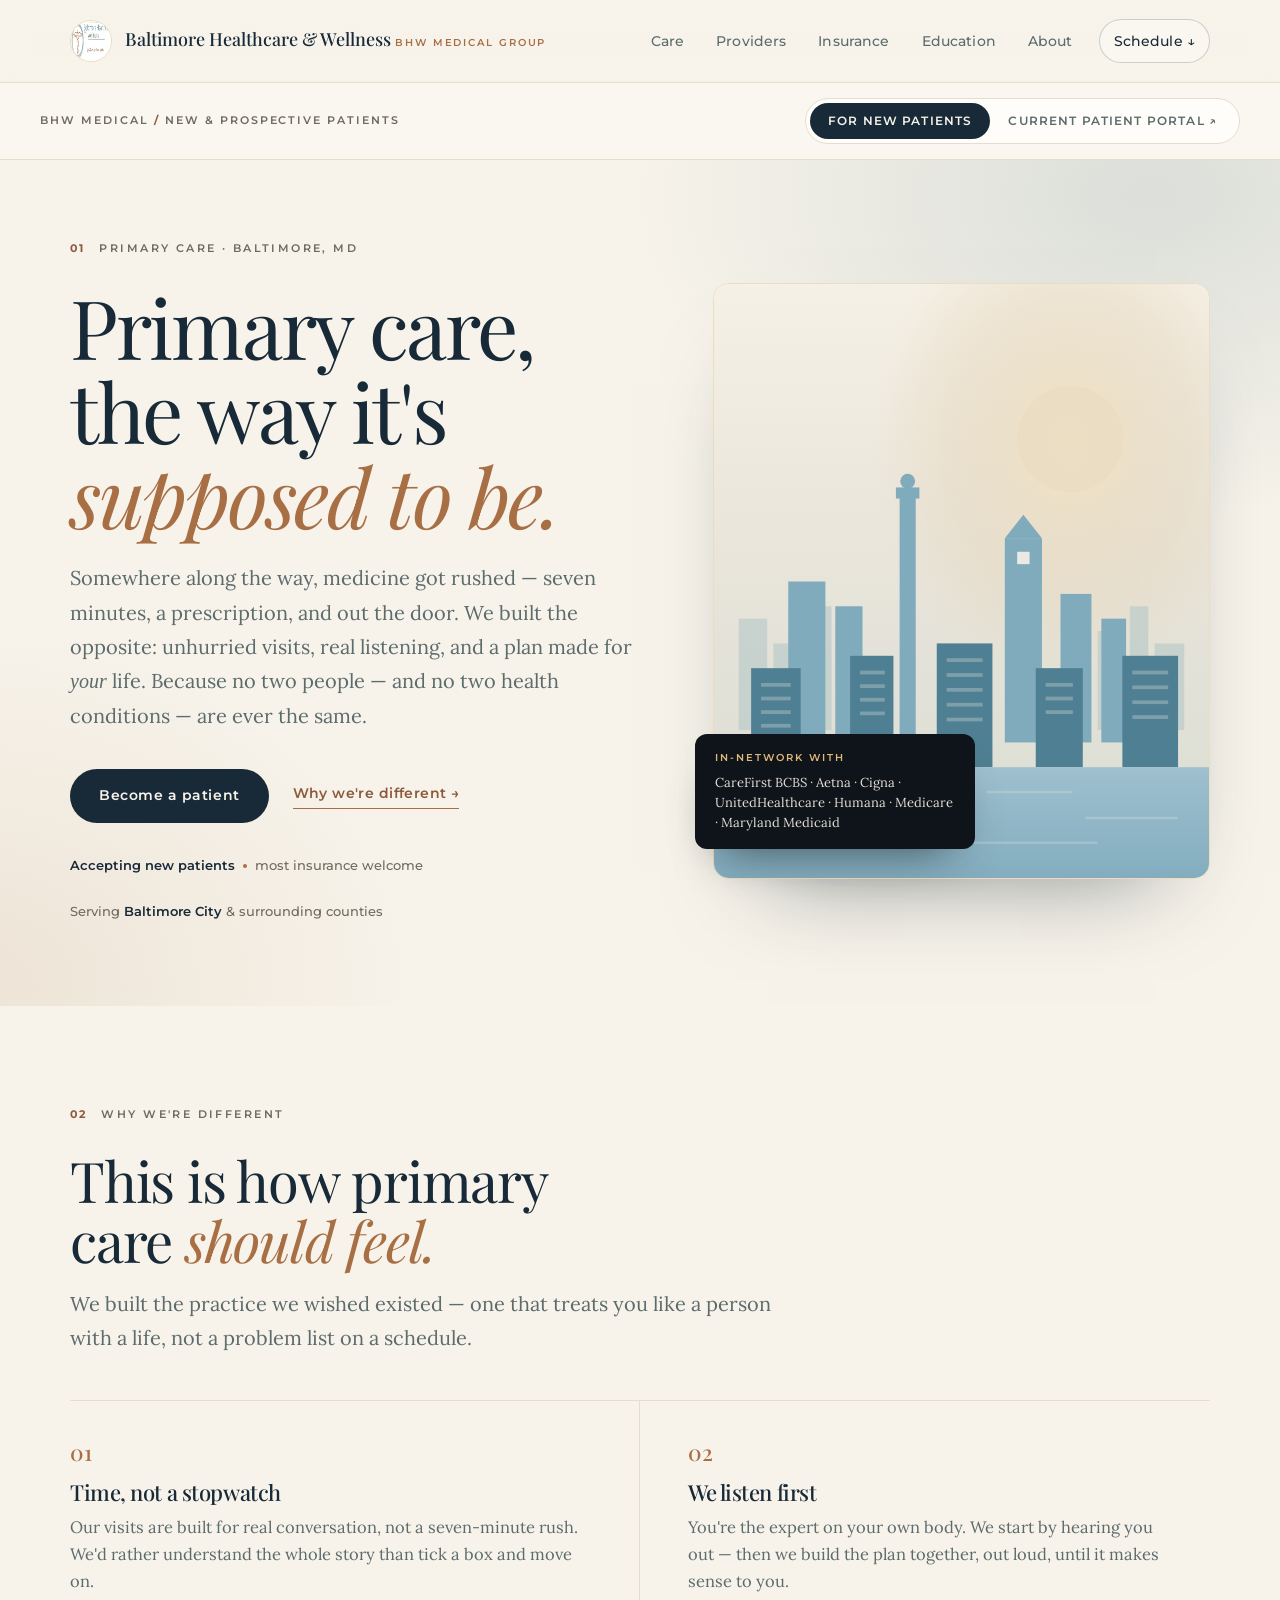
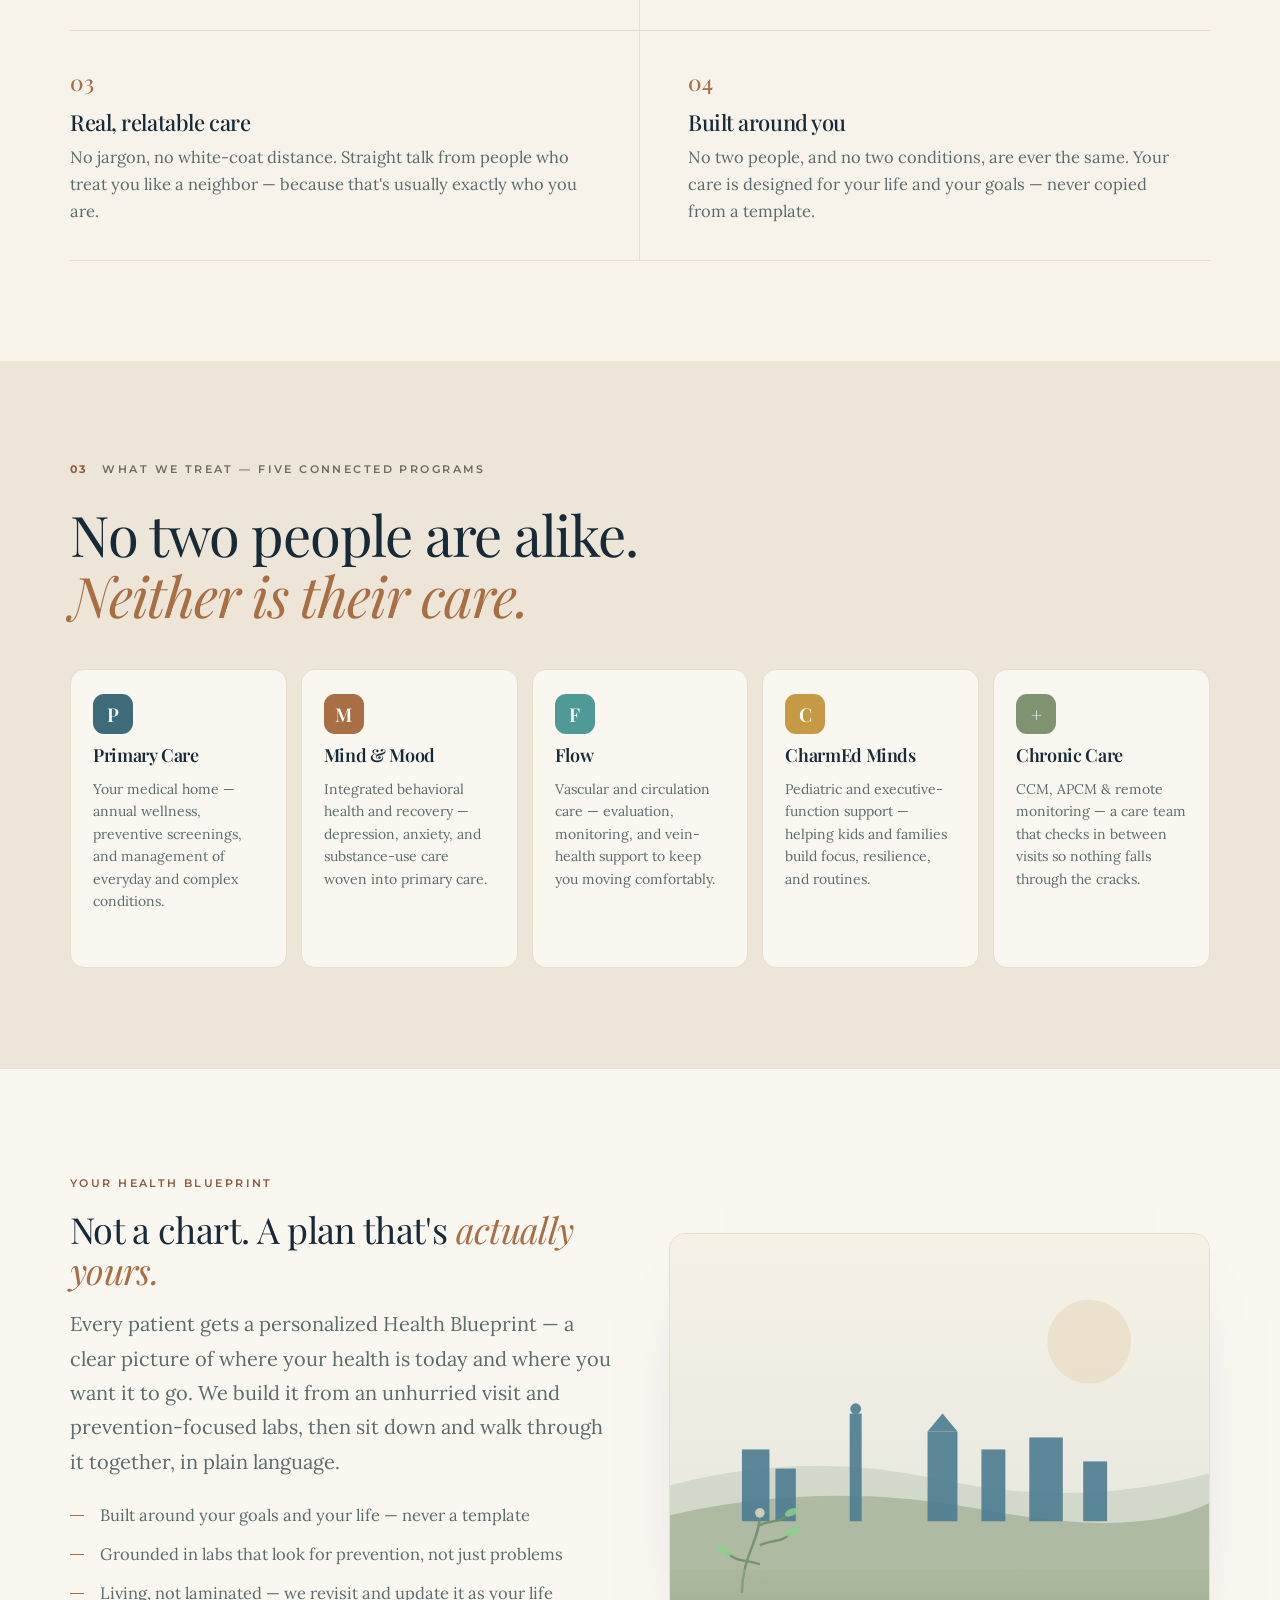
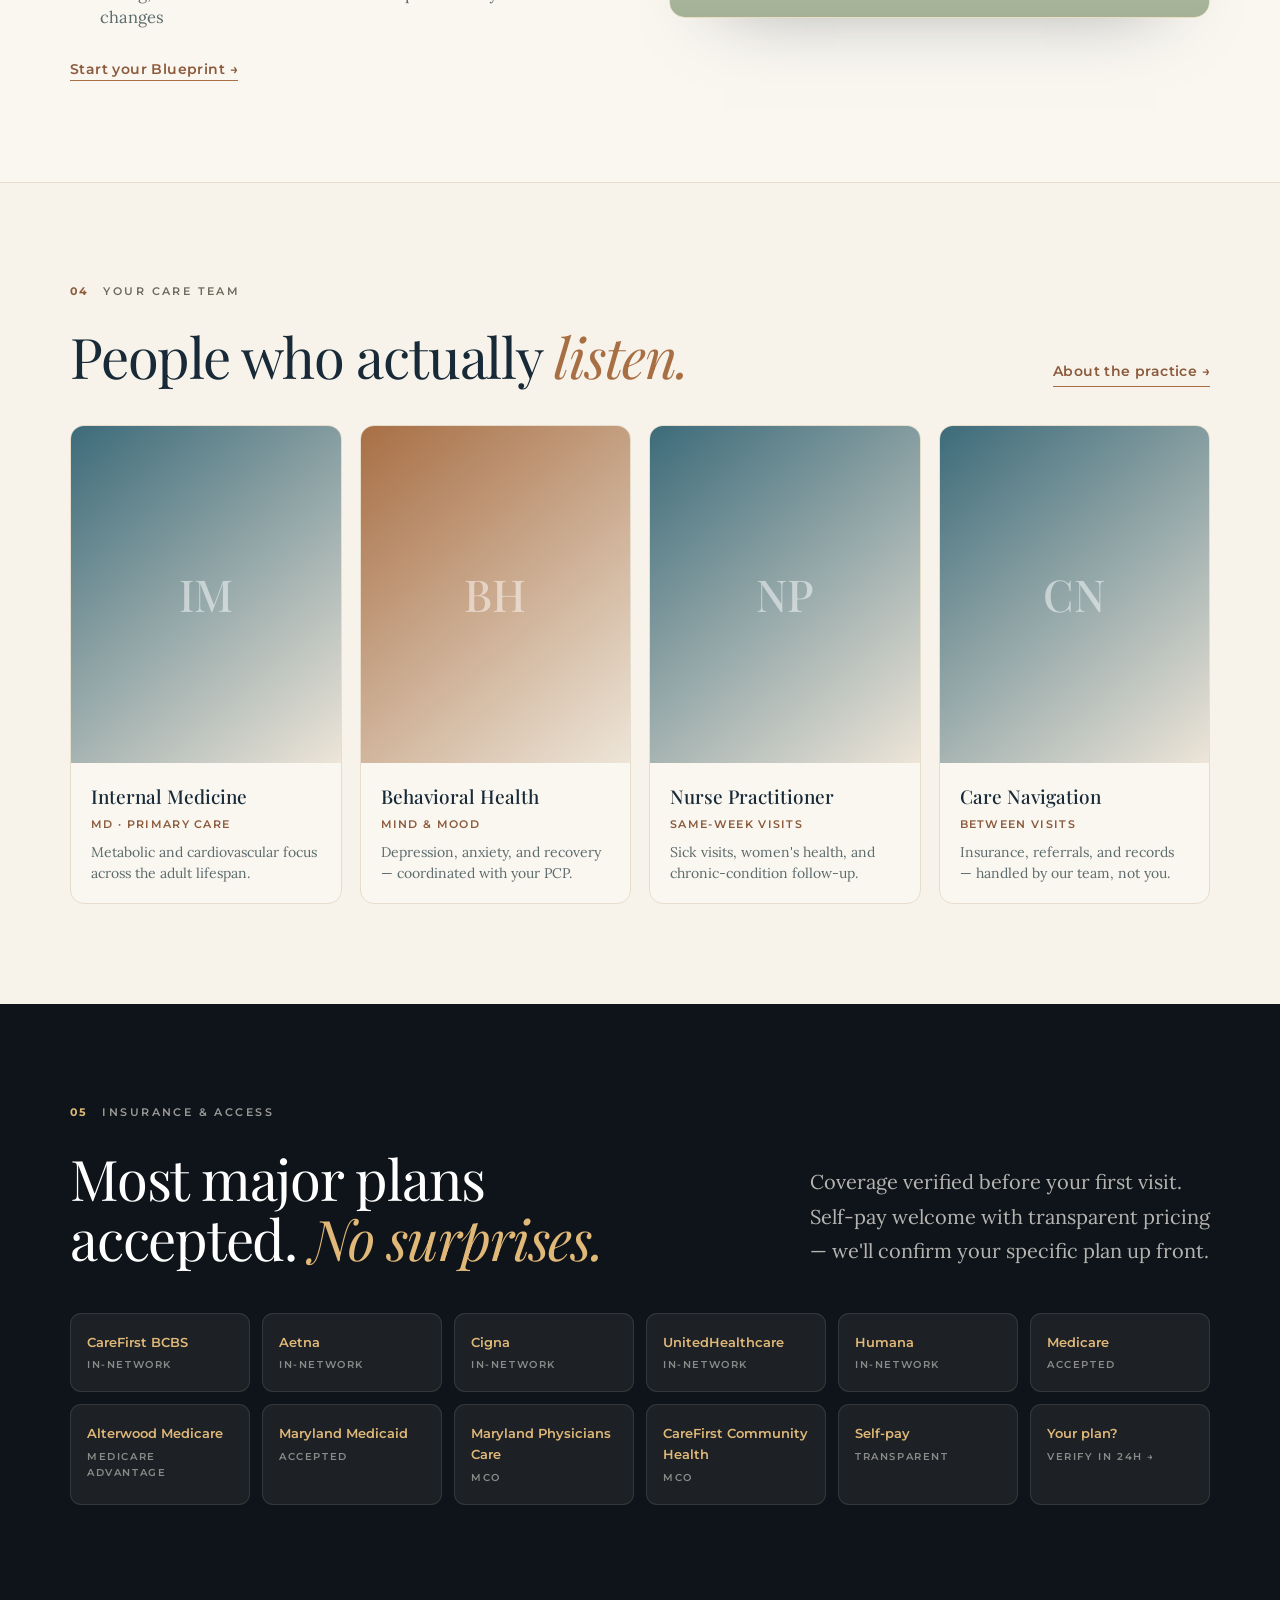
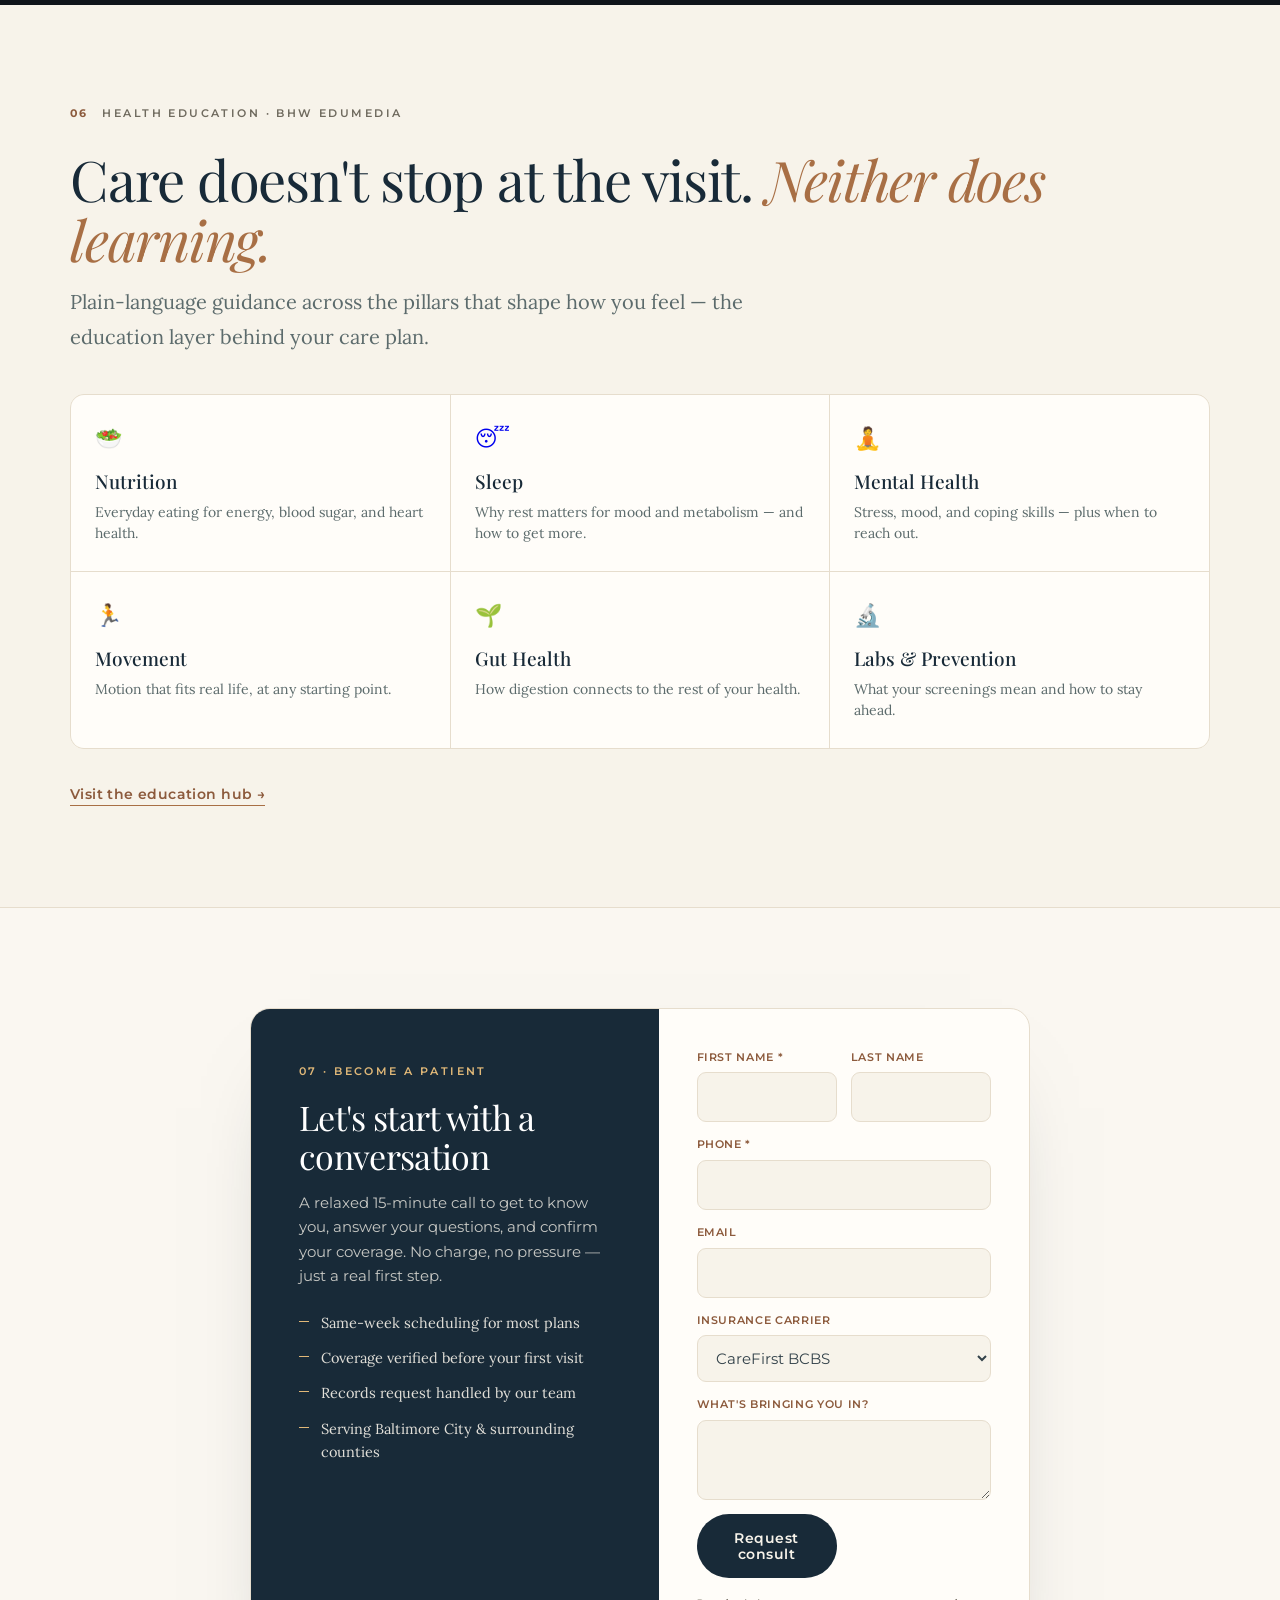
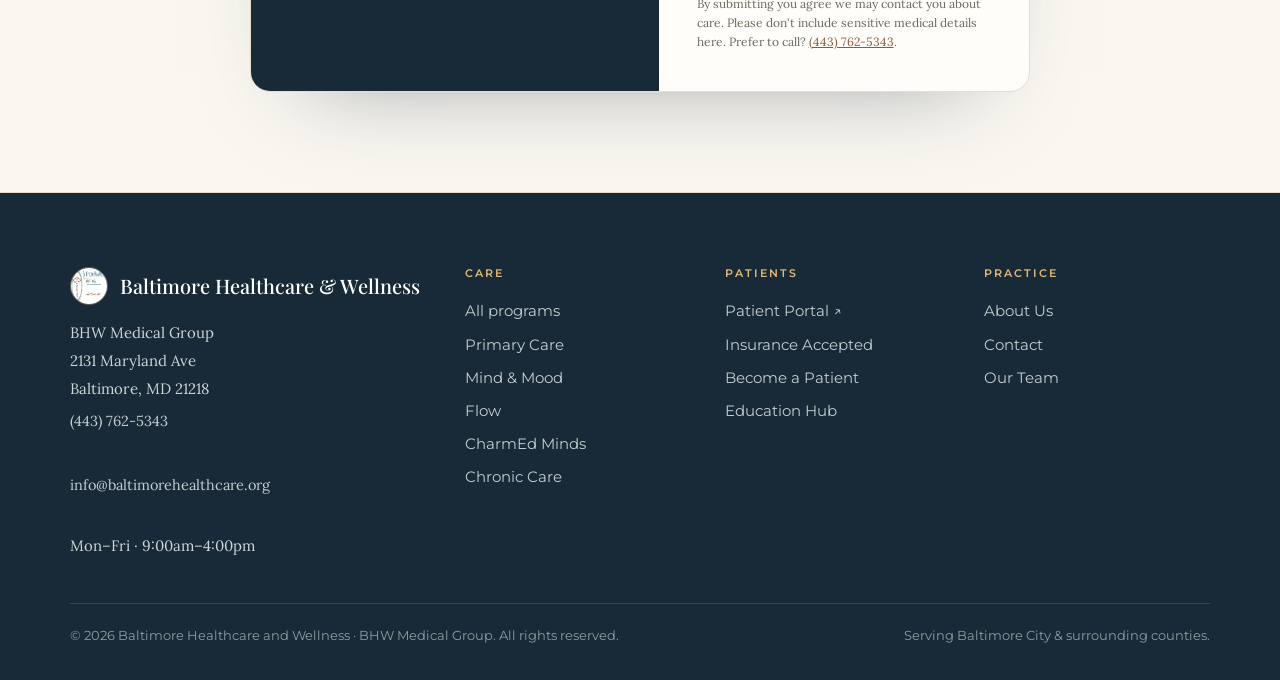
==== commit fbc1e50d: "Insurance: correct accepted-plan lists to the practice's actual panel The published lists named carr" ====
--- a/index.html
+++ b/index.html
@@ -118,7 +118,7 @@
         </div>
         <div class="tag">
           <div class="k">In-network with</div>
-          <div class="v">CareFirst BCBS · Aetna · Cigna · UnitedHealthcare · Johns Hopkins EHP · Medicare · Maryland Medicaid</div>
+          <div class="v">CareFirst BCBS · Aetna · Cigna · UnitedHealthcare · Humana · Medicare · Maryland Medicaid</div>
         </div>
       </div>
     </div>
@@ -223,7 +223,7 @@
         <h2 class="d-lg" style="max-width:620px">People who actually <em class="ac">listen.</em></h2>
         <a class="tlink" href="/about.html">About the practice →</a>
       </div>
-      <!-- Placeholder cards — real names, credentials & photos drop in here -->
+      <!-- Role-based care-team cards. Swap for named providers + photos when ready. -->
       <div class="provider-row">
         <div class="provider"><div class="pic"><div class="mono">IM</div></div><div class="body"><div class="nm">Internal Medicine</div><div class="ti">MD · Primary care</div><div class="sub">Metabolic and cardiovascular focus across the adult lifespan.</div></div></div>
         <div class="provider"><div class="pic" style="--h-primary:var(--h-mind)"><div class="mono">BH</div></div><div class="body"><div class="nm">Behavioral Health</div><div class="ti">Mind &amp; Mood</div><div class="sub">Depression, anxiety, and recovery — coordinated with your PCP.</div></div></div>
@@ -246,13 +246,13 @@
         <div class="ix-card"><div class="nm">Aetna</div><div class="ty">In-network</div></div>
         <div class="ix-card"><div class="nm">Cigna</div><div class="ty">In-network</div></div>
         <div class="ix-card"><div class="nm">UnitedHealthcare</div><div class="ty">In-network</div></div>
-        <div class="ix-card"><div class="nm">Johns Hopkins EHP</div><div class="ty">In-network</div></div>
+        <div class="ix-card"><div class="nm">Humana</div><div class="ty">In-network</div></div>
         <div class="ix-card"><div class="nm">Medicare</div><div class="ty">Accepted</div></div>
+        <div class="ix-card"><div class="nm">Alterwood Medicare</div><div class="ty">Medicare Advantage</div></div>
         <div class="ix-card"><div class="nm">Maryland Medicaid</div><div class="ty">Accepted</div></div>
         <div class="ix-card"><div class="nm">Maryland Physicians Care</div><div class="ty">MCO</div></div>
-        <div class="ix-card"><div class="nm">Priority Partners</div><div class="ty">MCO</div></div>
+        <div class="ix-card"><div class="nm">CareFirst Community Health</div><div class="ty">MCO</div></div>
         <div class="ix-card"><div class="nm">Self-pay</div><div class="ty">Transparent</div></div>
-        <div class="ix-card"><div class="nm">HSA / FSA</div><div class="ty">Accepted</div></div>
         <a class="ix-card" href="/insurance.html" style="text-decoration:none"><div class="nm">Your plan?</div><div class="ty">Verify in 24h →</div></a>
       </div>
     </div>
@@ -300,7 +300,8 @@
             <div class="f col-2"><label for="ins">Insurance carrier</label>
               <select id="ins">
                 <option>CareFirst BCBS</option><option>Aetna</option><option>Cigna</option>
-                <option>UnitedHealthcare</option><option>Johns Hopkins EHP</option><option>Medicare</option>
+                <option>UnitedHealthcare</option><option>Humana</option><option>Medicare</option>
+                <option>Medicare Advantage (incl. Alterwood)</option>
                 <option>Maryland Medicaid / MCO</option><option>Self-pay</option><option>Other / not sure</option>
               </select>
             </div>
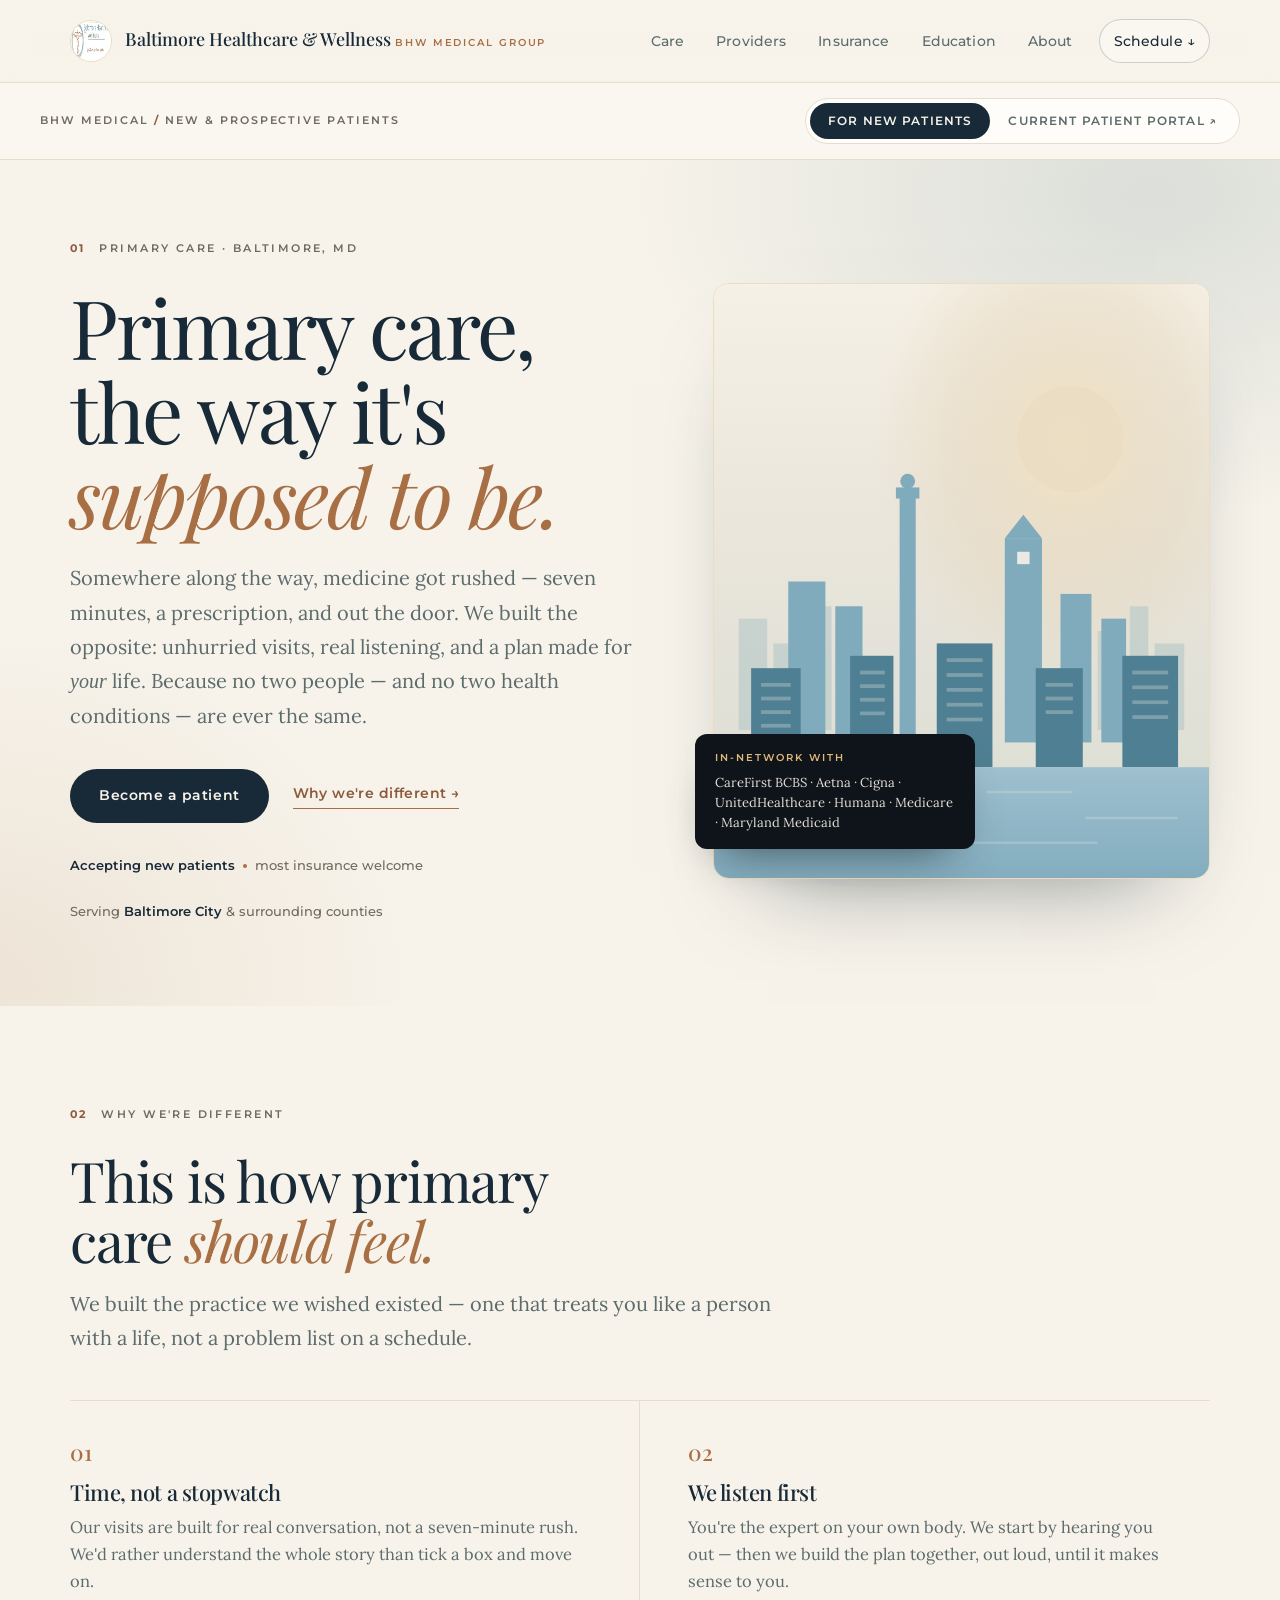
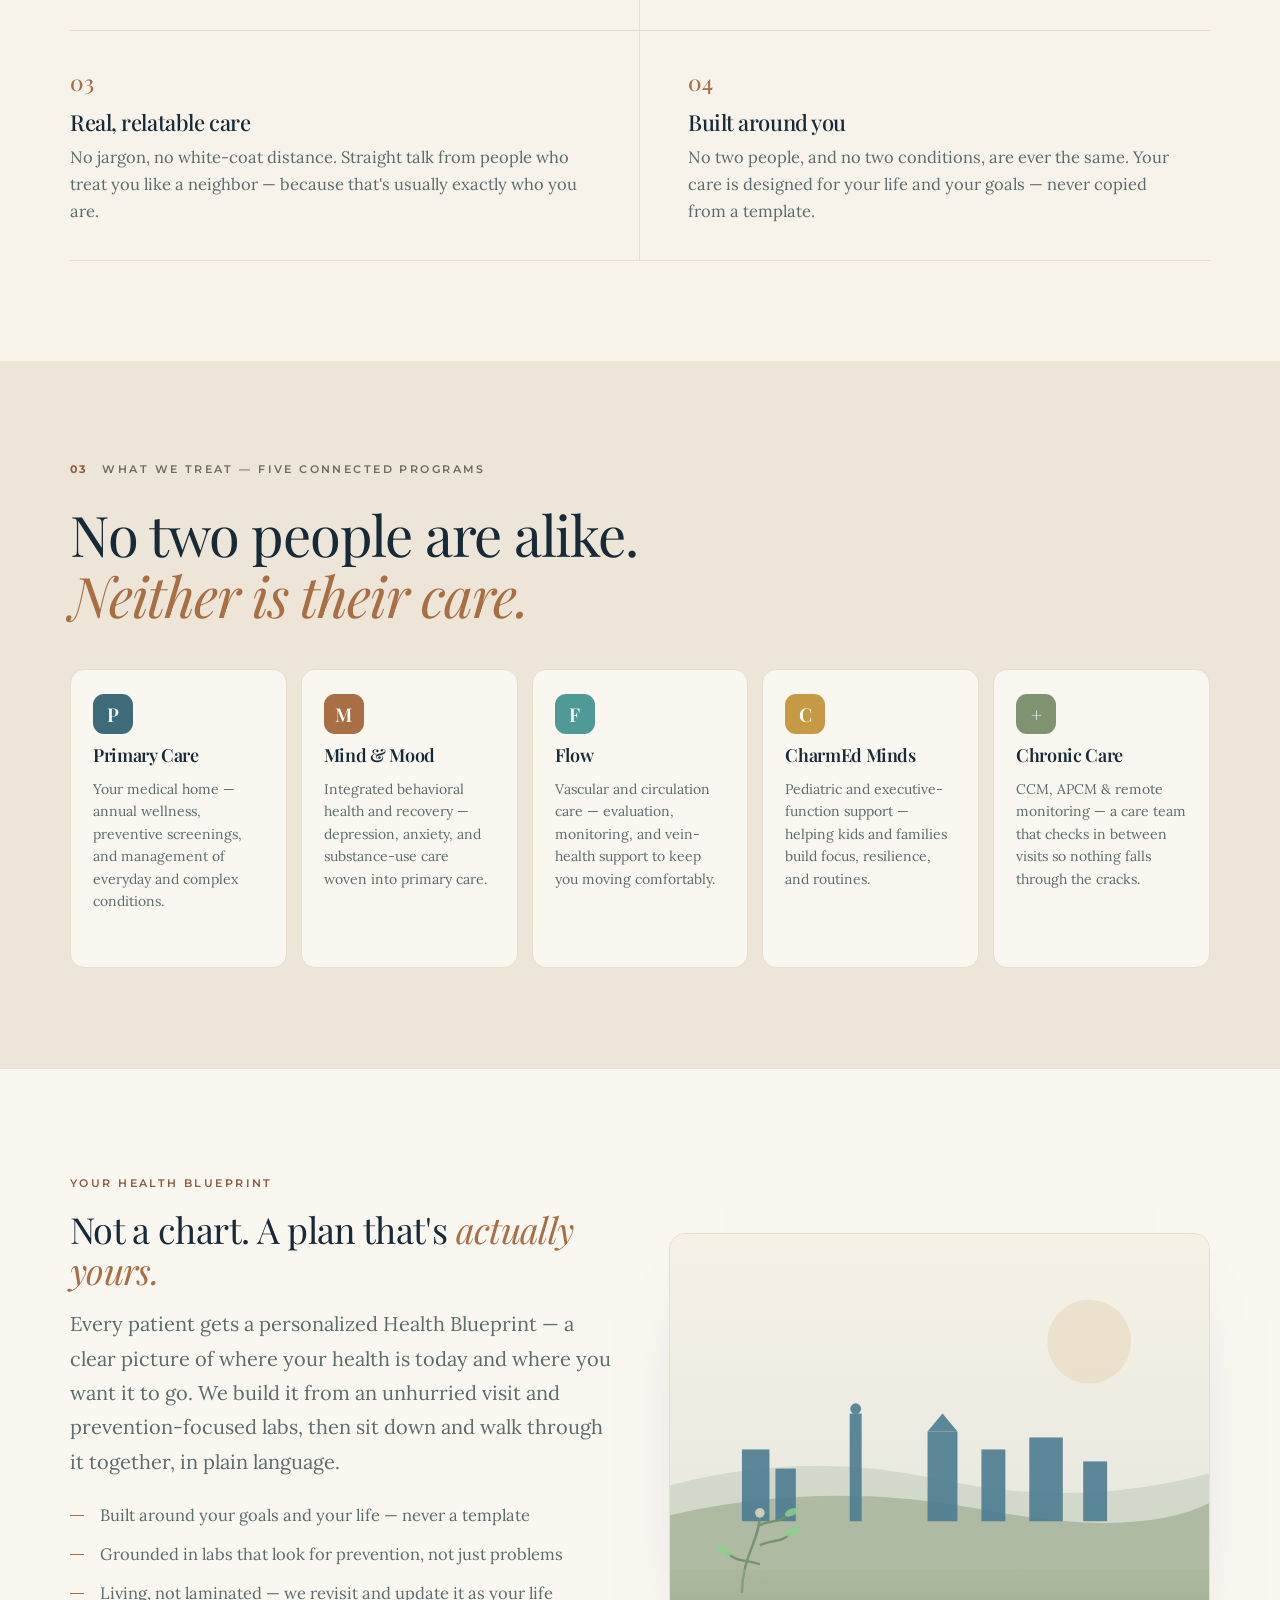
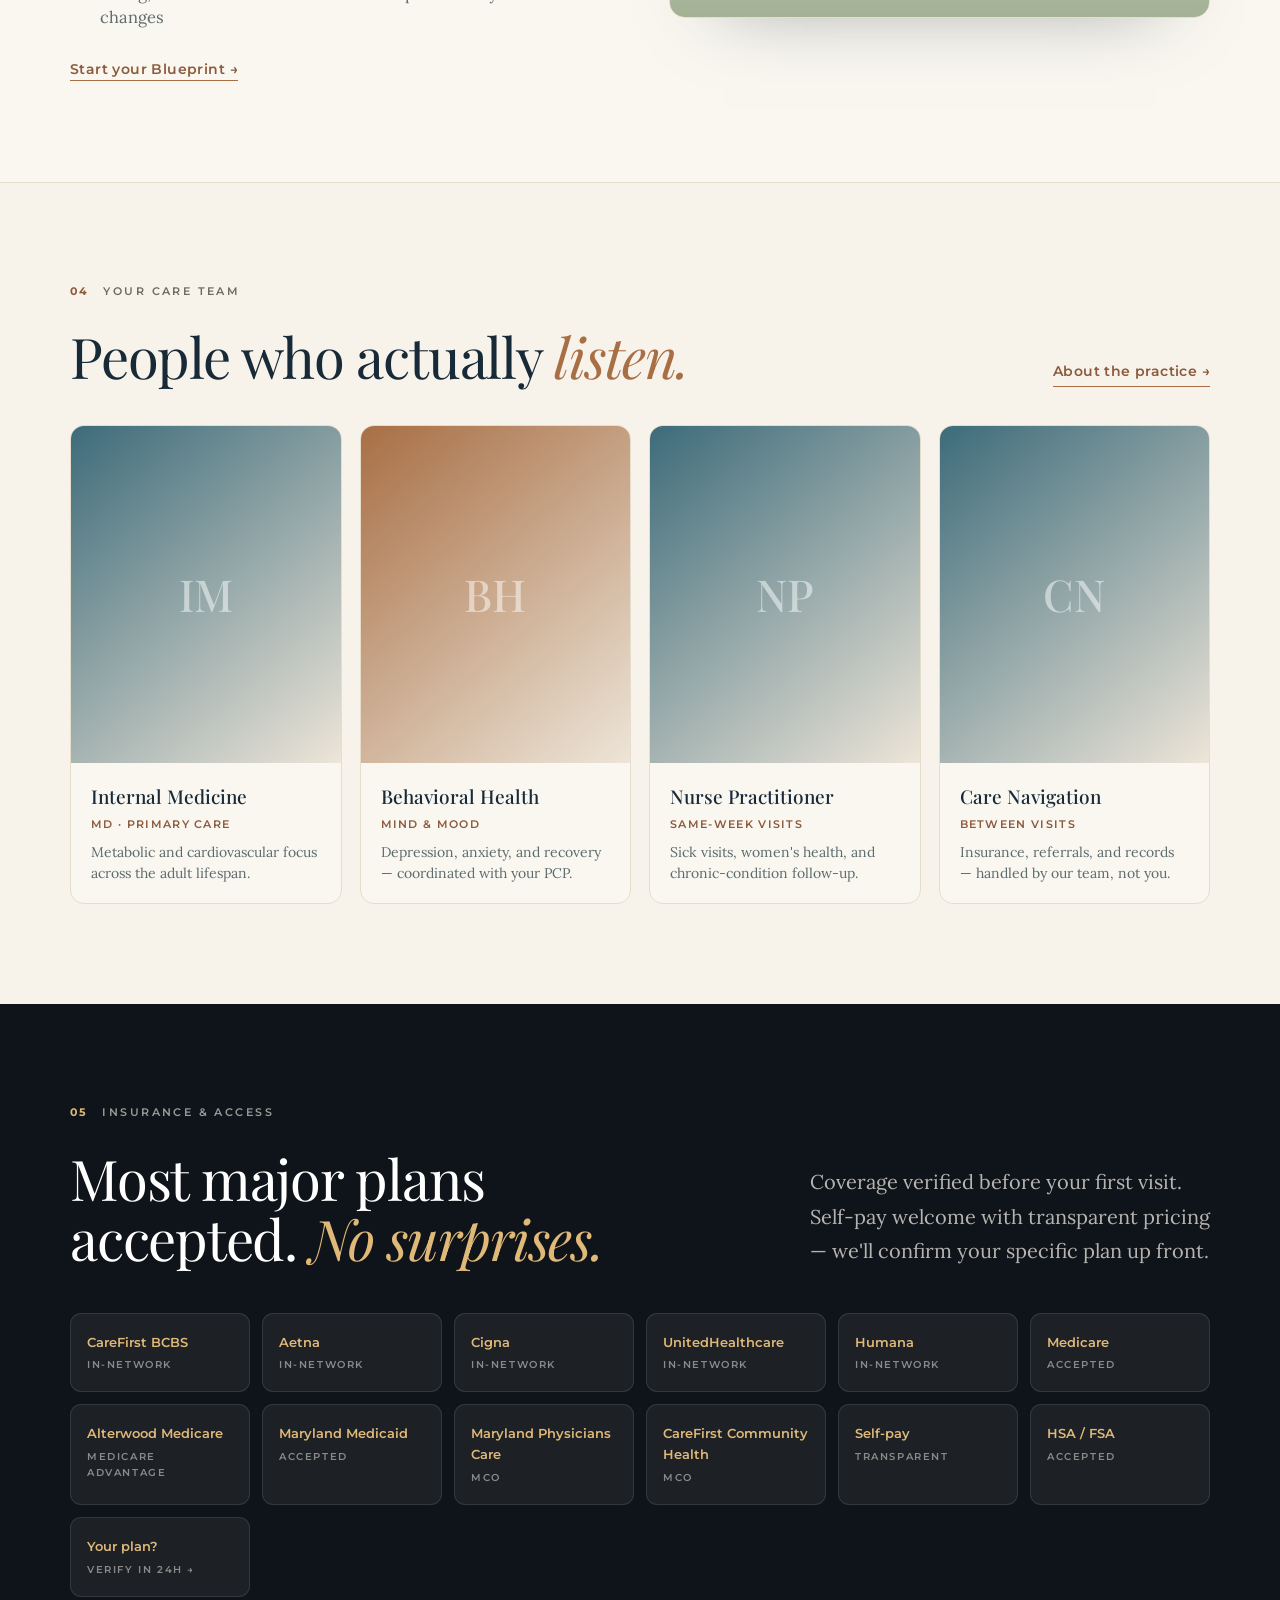
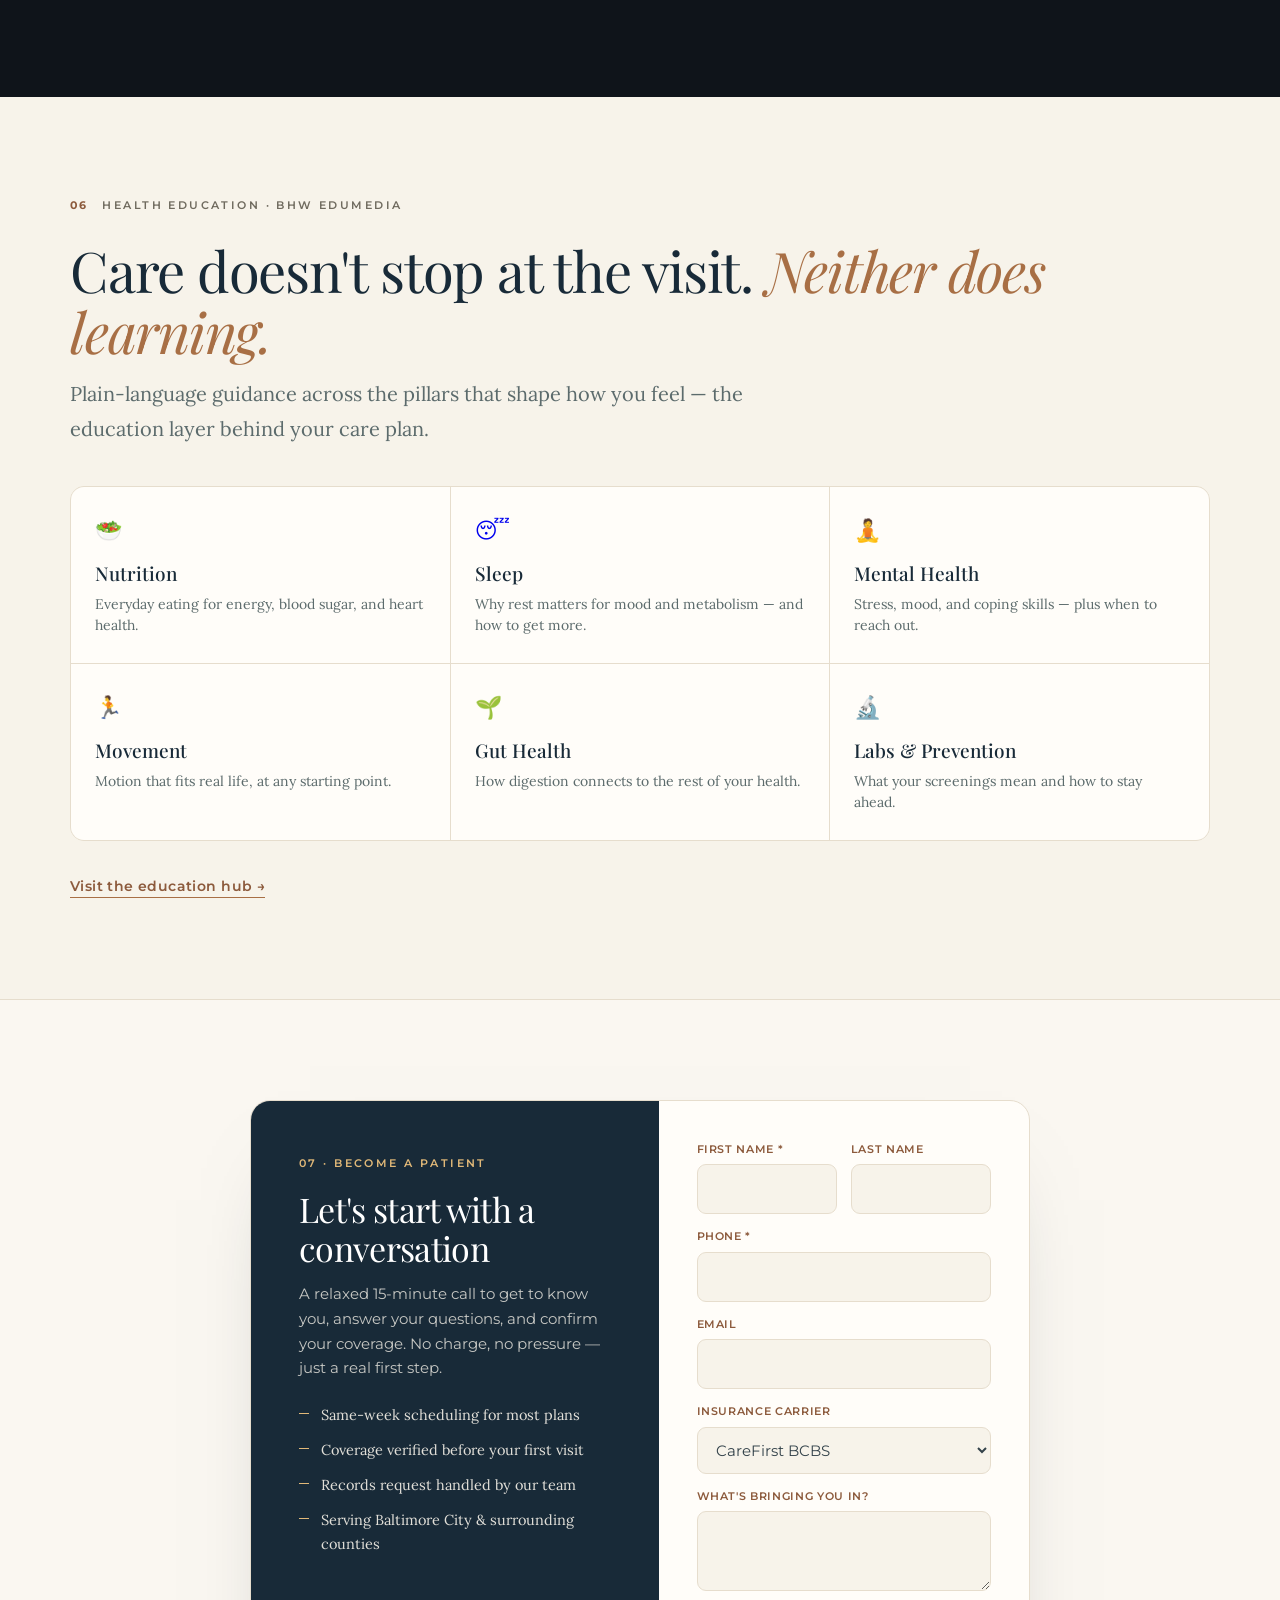
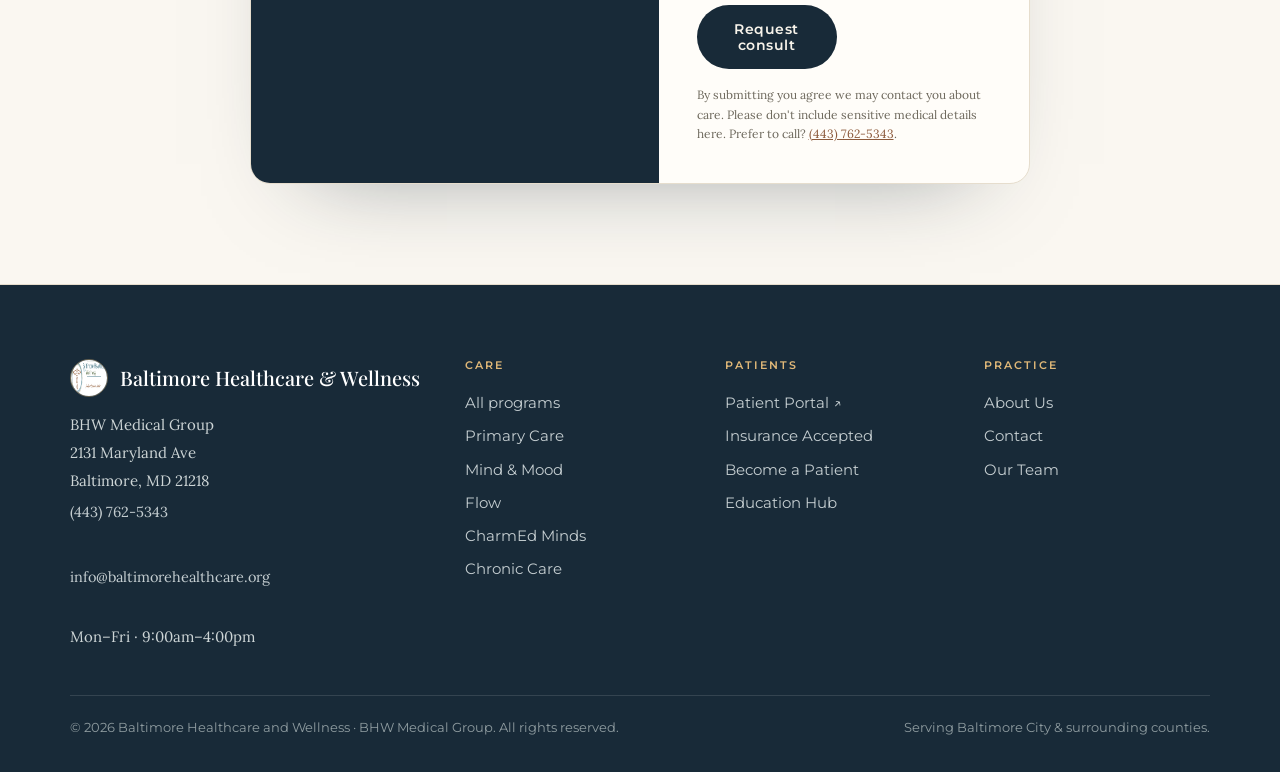
==== commit d27f3769: "Correct confirmed insurance panel across public site Apply only payer corrections from fbc1e50. Pres" ====
--- a/index.html
+++ b/index.html
@@ -223,7 +223,7 @@
         <h2 class="d-lg" style="max-width:620px">People who actually <em class="ac">listen.</em></h2>
         <a class="tlink" href="/about.html">About the practice →</a>
       </div>
-      <!-- Role-based care-team cards. Swap for named providers + photos when ready. -->
+      <!-- Placeholder cards — real names, credentials & photos drop in here -->
       <div class="provider-row">
         <div class="provider"><div class="pic"><div class="mono">IM</div></div><div class="body"><div class="nm">Internal Medicine</div><div class="ti">MD · Primary care</div><div class="sub">Metabolic and cardiovascular focus across the adult lifespan.</div></div></div>
         <div class="provider"><div class="pic" style="--h-primary:var(--h-mind)"><div class="mono">BH</div></div><div class="body"><div class="nm">Behavioral Health</div><div class="ti">Mind &amp; Mood</div><div class="sub">Depression, anxiety, and recovery — coordinated with your PCP.</div></div></div>
@@ -253,6 +253,7 @@
         <div class="ix-card"><div class="nm">Maryland Physicians Care</div><div class="ty">MCO</div></div>
         <div class="ix-card"><div class="nm">CareFirst Community Health</div><div class="ty">MCO</div></div>
         <div class="ix-card"><div class="nm">Self-pay</div><div class="ty">Transparent</div></div>
+        <div class="ix-card"><div class="nm">HSA / FSA</div><div class="ty">Accepted</div></div>
         <a class="ix-card" href="/insurance.html" style="text-decoration:none"><div class="nm">Your plan?</div><div class="ty">Verify in 24h →</div></a>
       </div>
     </div>
@@ -265,12 +266,12 @@
       <h2 class="d-lg">Care doesn't stop at the visit. <em class="ac">Neither does learning.</em></h2>
       <p class="lead" style="margin-top:16px">Plain-language guidance across the pillars that shape how you feel — the education layer behind your care plan.</p>
       <div class="pillars">
-        <a href="/education.html#nutrition"><div class="p-i" aria-hidden="true">🥗</div><div class="p-n">Nutrition</div><div class="p-d">Everyday eating for energy, blood sugar, and heart health.</div></a>
-        <a href="/education.html#sleep"><div class="p-i" aria-hidden="true">😴</div><div class="p-n">Sleep</div><div class="p-d">Why rest matters for mood and metabolism — and how to get more.</div></a>
-        <a href="/education.html#mental-health"><div class="p-i" aria-hidden="true">🧘</div><div class="p-n">Mental Health</div><div class="p-d">Stress, mood, and coping skills — plus when to reach out.</div></a>
-        <a href="/education.html#movement"><div class="p-i" aria-hidden="true">🏃</div><div class="p-n">Movement</div><div class="p-d">Motion that fits real life, at any starting point.</div></a>
-        <a href="/education.html#gut-health"><div class="p-i" aria-hidden="true">🌱</div><div class="p-n">Gut Health</div><div class="p-d">How digestion connects to the rest of your health.</div></a>
-        <a href="/education.html#labs"><div class="p-i" aria-hidden="true">🔬</div><div class="p-n">Labs &amp; Prevention</div><div class="p-d">What your screenings mean and how to stay ahead.</div></a>
+        <a href="/education.html#nutrition"><div class="p-i">🥗</div><div class="p-n">Nutrition</div><div class="p-d">Everyday eating for energy, blood sugar, and heart health.</div></a>
+        <a href="/education.html#sleep"><div class="p-i">😴</div><div class="p-n">Sleep</div><div class="p-d">Why rest matters for mood and metabolism — and how to get more.</div></a>
+        <a href="/education.html#mental-health"><div class="p-i">🧘</div><div class="p-n">Mental Health</div><div class="p-d">Stress, mood, and coping skills — plus when to reach out.</div></a>
+        <a href="/education.html#movement"><div class="p-i">🏃</div><div class="p-n">Movement</div><div class="p-d">Motion that fits real life, at any starting point.</div></a>
+        <a href="/education.html#gut-health"><div class="p-i">🌱</div><div class="p-n">Gut Health</div><div class="p-d">How digestion connects to the rest of your health.</div></a>
+        <a href="/education.html#labs"><div class="p-i">🔬</div><div class="p-n">Labs &amp; Prevention</div><div class="p-d">What your screenings mean and how to stay ahead.</div></a>
       </div>
       <div class="cta-row" style="margin-top:32px"><a class="tlink" href="/education.html">Visit the education hub →</a></div>
     </div>
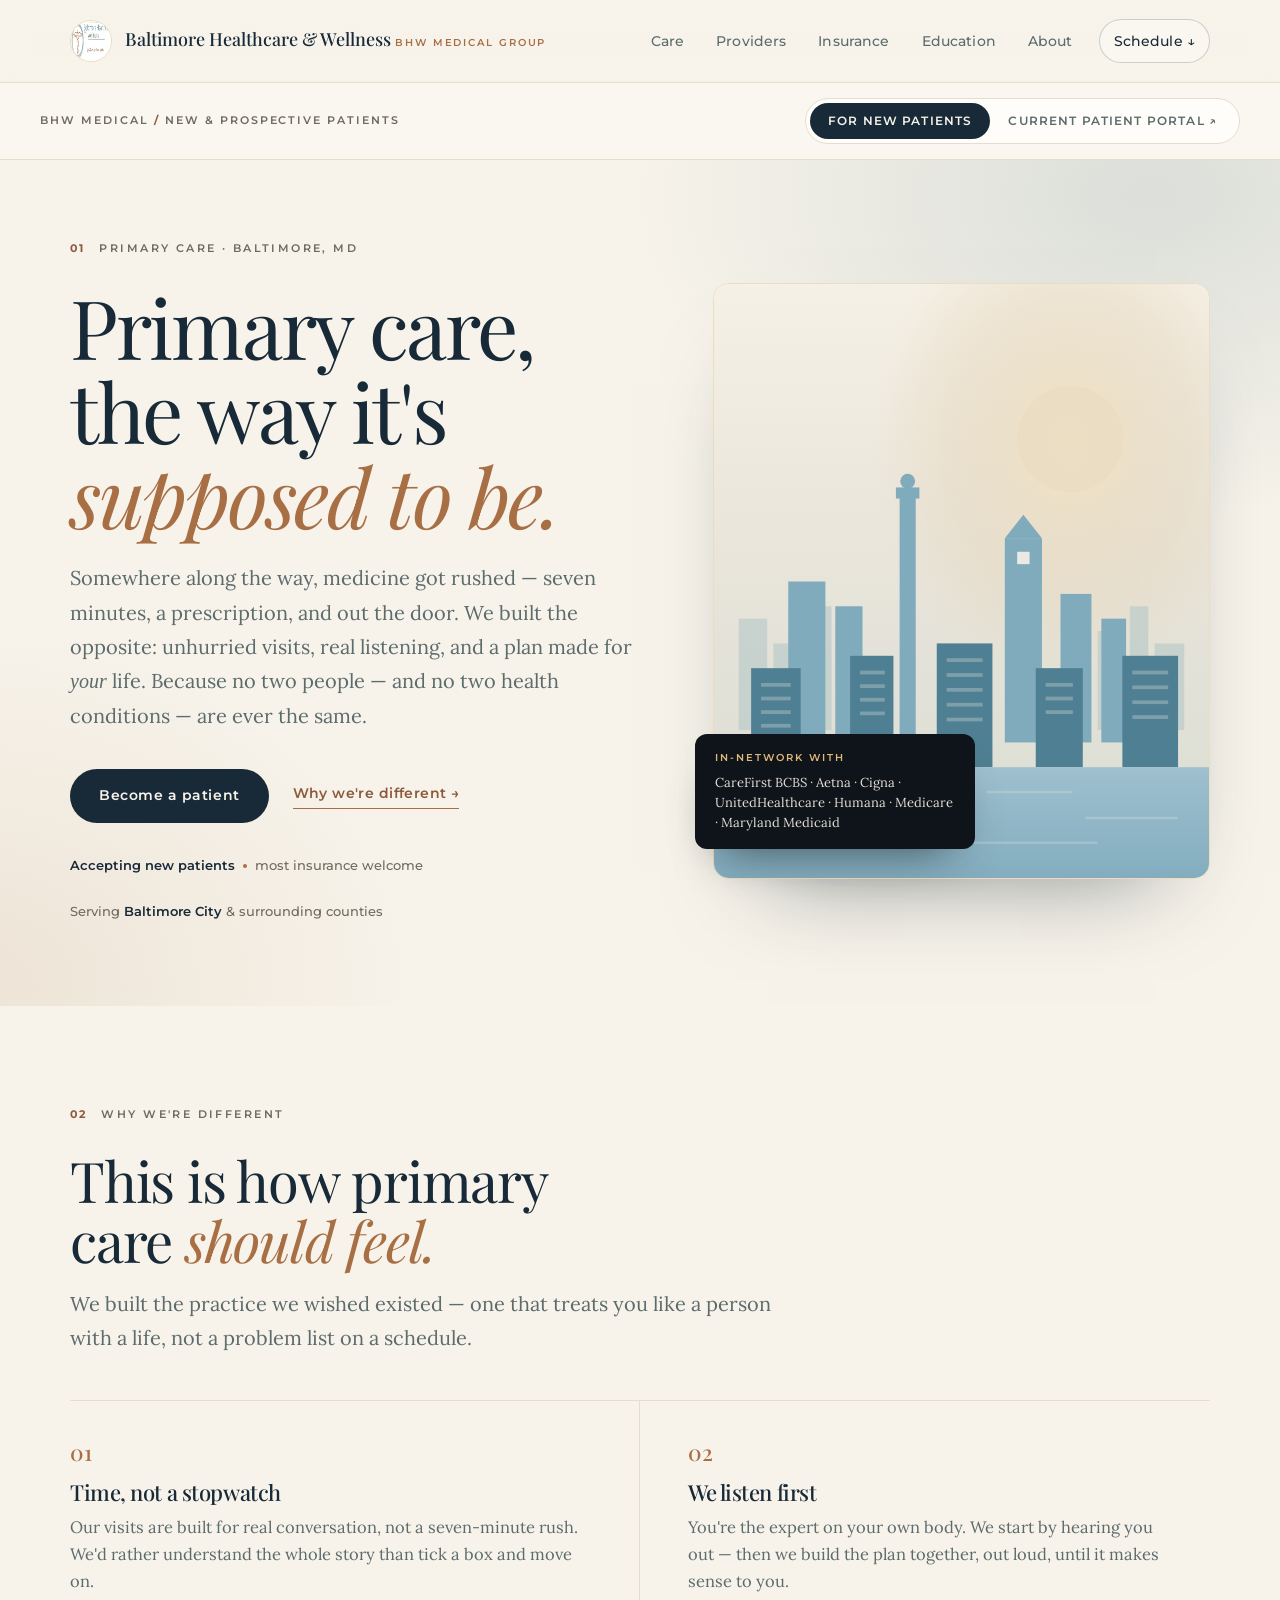
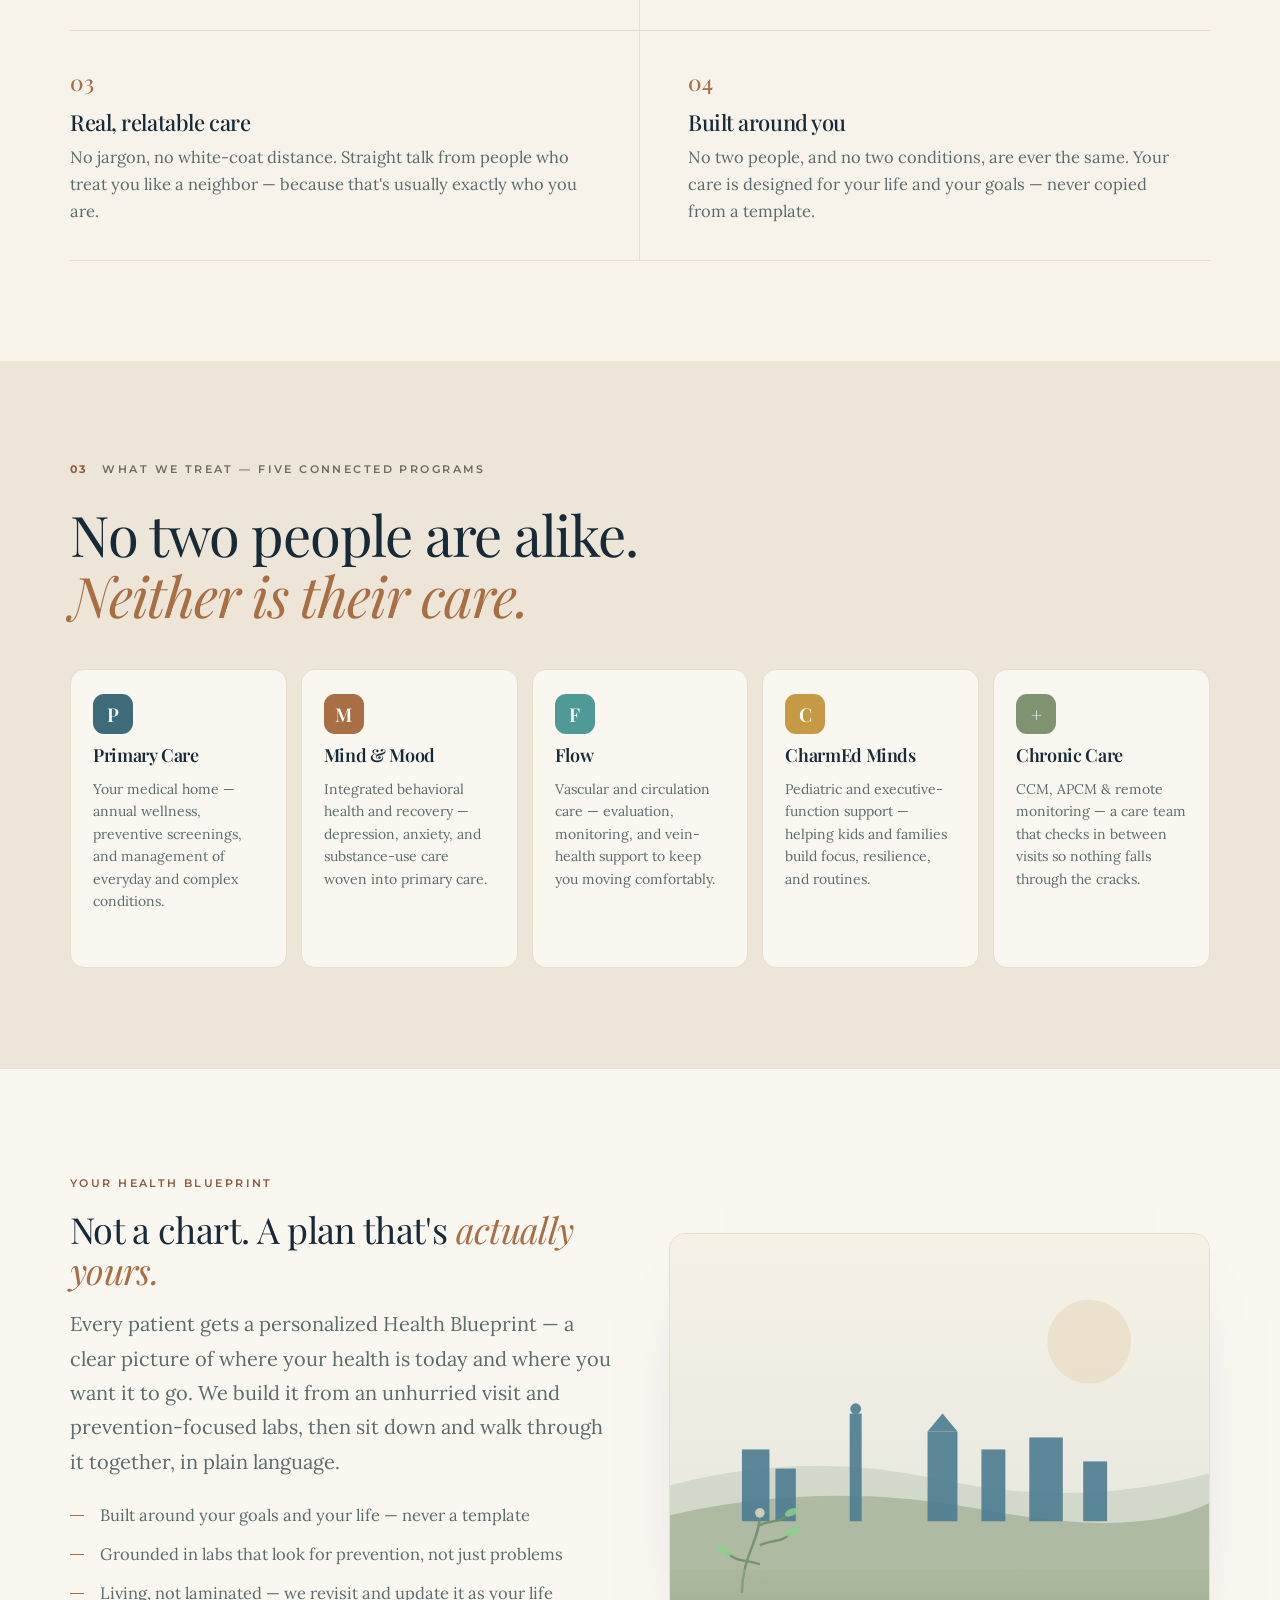
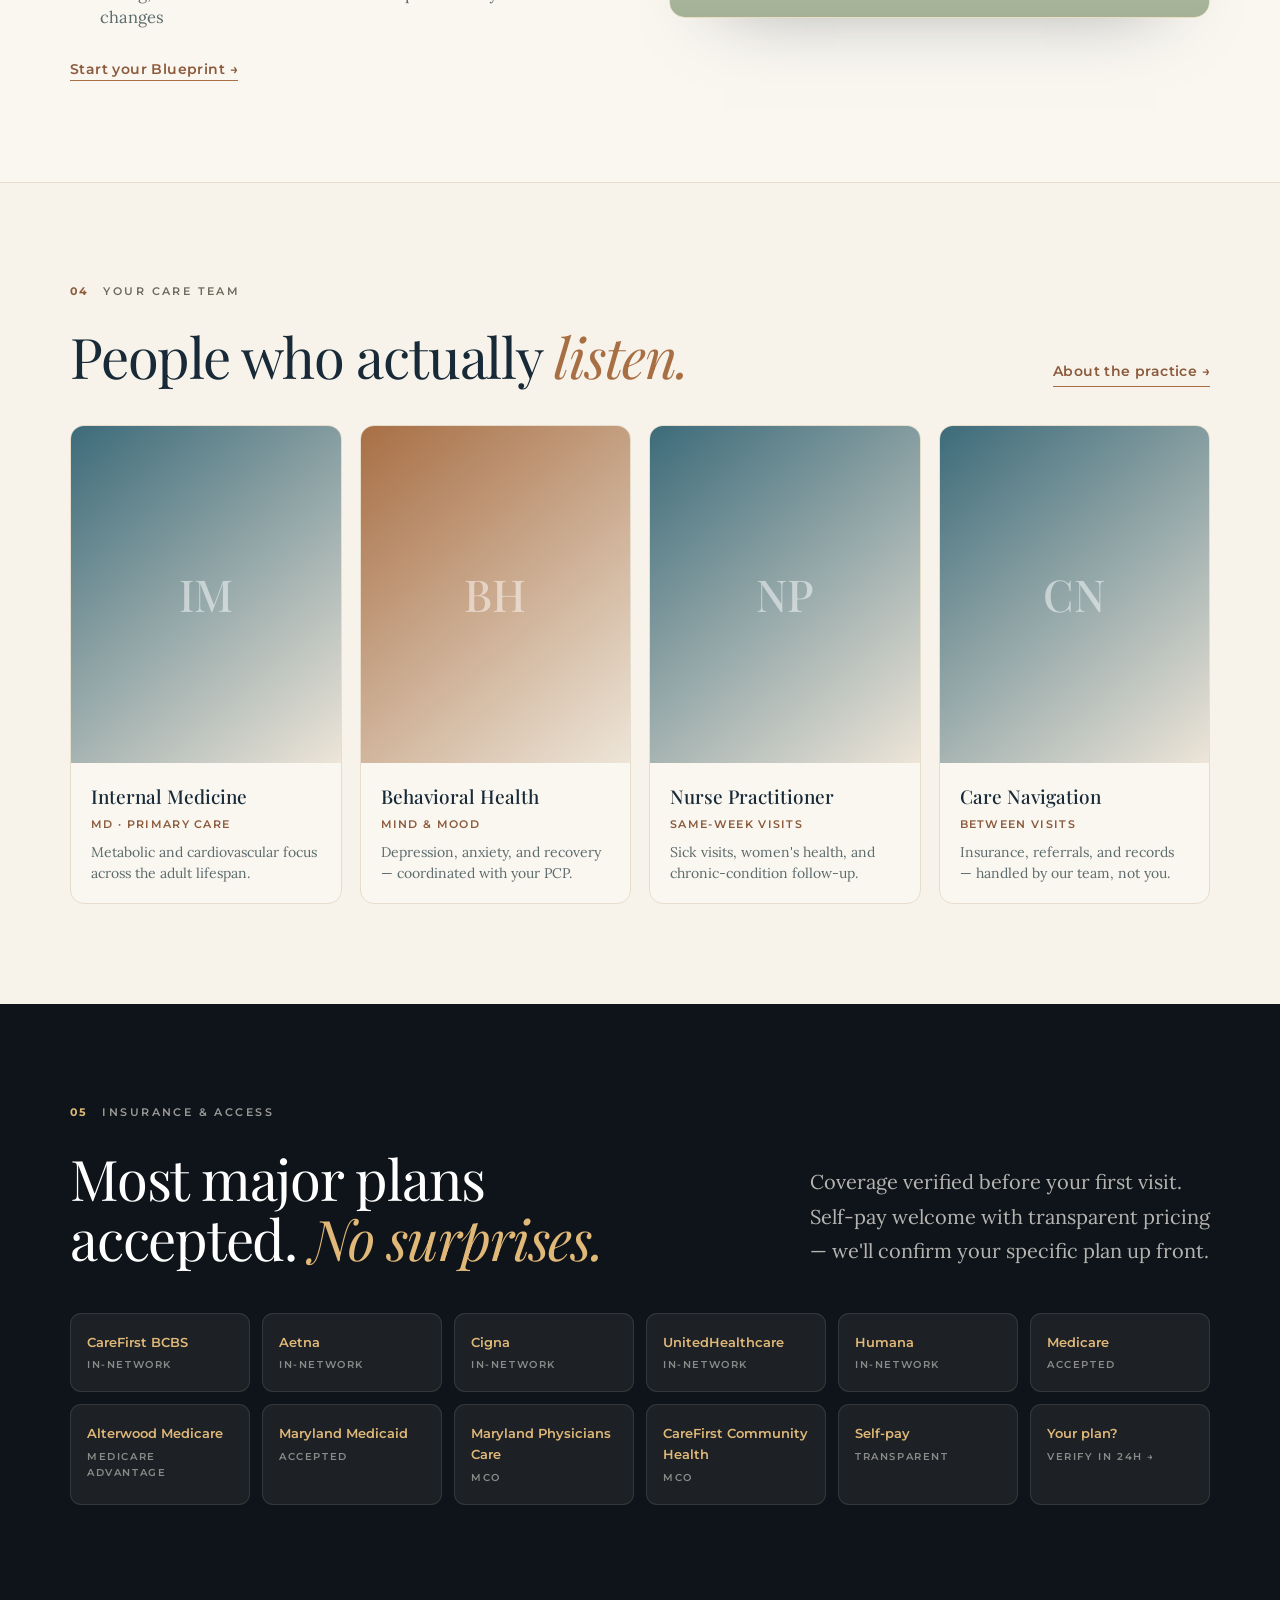
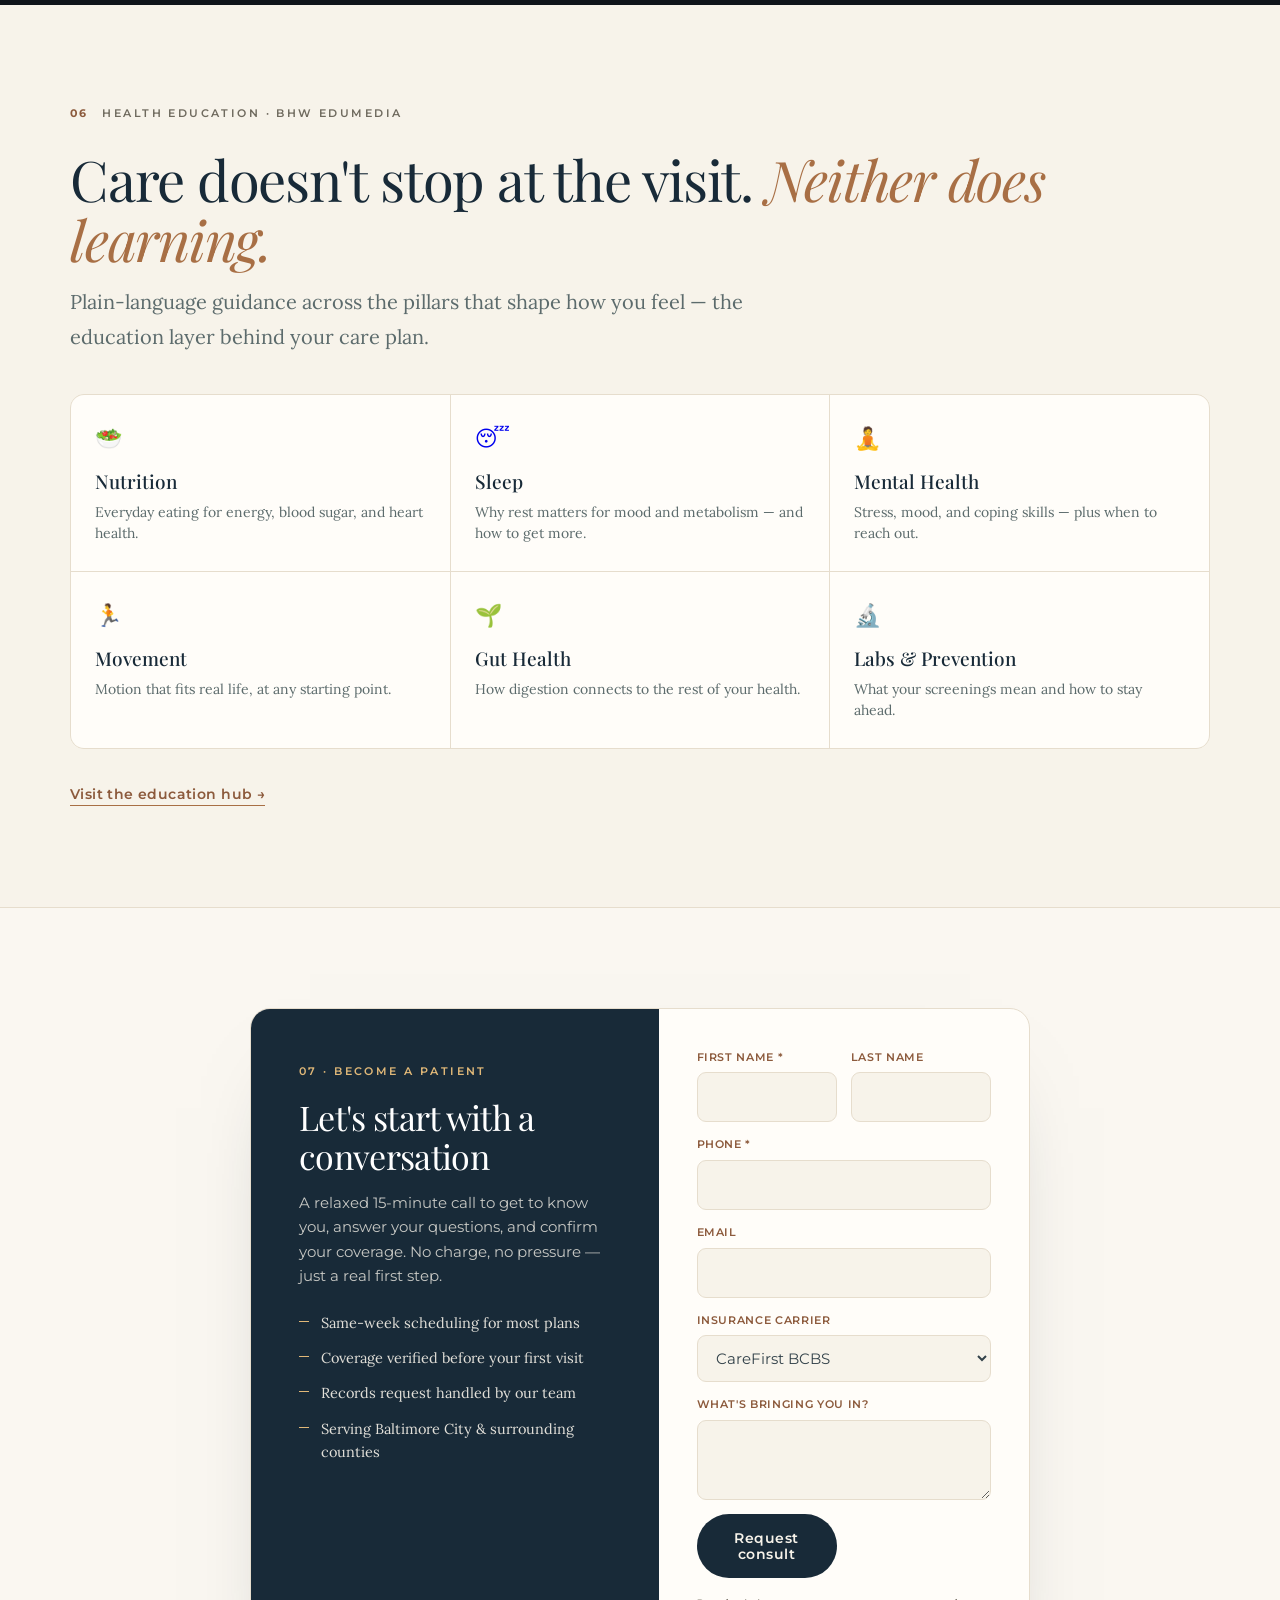
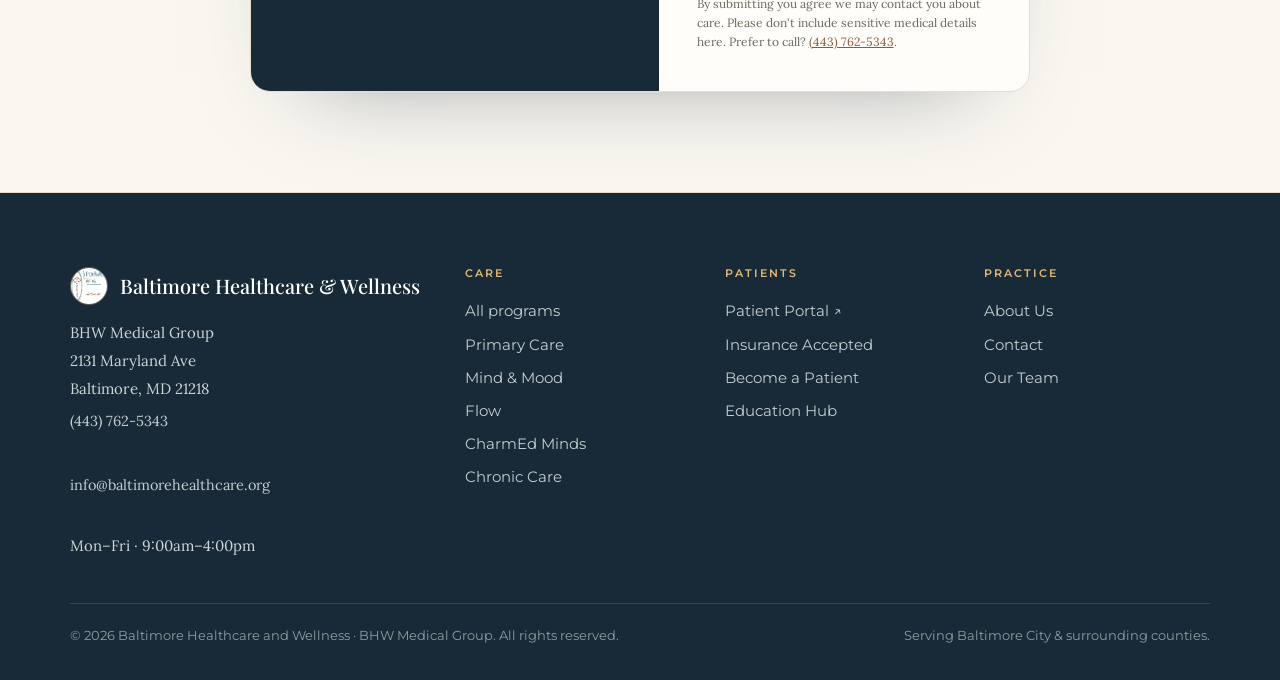
==== commit 13054317: "Merge fbc1e50d1096e976a195a9a20621367a0ab9e88e into 8c6272324873c750551441a711c17caeba04ed9e" ====
--- a/index.html
+++ b/index.html
@@ -223,7 +223,7 @@
         <h2 class="d-lg" style="max-width:620px">People who actually <em class="ac">listen.</em></h2>
         <a class="tlink" href="/about.html">About the practice →</a>
       </div>
-      <!-- Placeholder cards — real names, credentials & photos drop in here -->
+      <!-- Role-based care-team cards. Swap for named providers + photos when ready. -->
       <div class="provider-row">
         <div class="provider"><div class="pic"><div class="mono">IM</div></div><div class="body"><div class="nm">Internal Medicine</div><div class="ti">MD · Primary care</div><div class="sub">Metabolic and cardiovascular focus across the adult lifespan.</div></div></div>
         <div class="provider"><div class="pic" style="--h-primary:var(--h-mind)"><div class="mono">BH</div></div><div class="body"><div class="nm">Behavioral Health</div><div class="ti">Mind &amp; Mood</div><div class="sub">Depression, anxiety, and recovery — coordinated with your PCP.</div></div></div>
@@ -253,7 +253,6 @@
         <div class="ix-card"><div class="nm">Maryland Physicians Care</div><div class="ty">MCO</div></div>
         <div class="ix-card"><div class="nm">CareFirst Community Health</div><div class="ty">MCO</div></div>
         <div class="ix-card"><div class="nm">Self-pay</div><div class="ty">Transparent</div></div>
-        <div class="ix-card"><div class="nm">HSA / FSA</div><div class="ty">Accepted</div></div>
         <a class="ix-card" href="/insurance.html" style="text-decoration:none"><div class="nm">Your plan?</div><div class="ty">Verify in 24h →</div></a>
       </div>
     </div>
@@ -266,12 +265,12 @@
       <h2 class="d-lg">Care doesn't stop at the visit. <em class="ac">Neither does learning.</em></h2>
       <p class="lead" style="margin-top:16px">Plain-language guidance across the pillars that shape how you feel — the education layer behind your care plan.</p>
       <div class="pillars">
-        <a href="/education.html#nutrition"><div class="p-i">🥗</div><div class="p-n">Nutrition</div><div class="p-d">Everyday eating for energy, blood sugar, and heart health.</div></a>
-        <a href="/education.html#sleep"><div class="p-i">😴</div><div class="p-n">Sleep</div><div class="p-d">Why rest matters for mood and metabolism — and how to get more.</div></a>
-        <a href="/education.html#mental-health"><div class="p-i">🧘</div><div class="p-n">Mental Health</div><div class="p-d">Stress, mood, and coping skills — plus when to reach out.</div></a>
-        <a href="/education.html#movement"><div class="p-i">🏃</div><div class="p-n">Movement</div><div class="p-d">Motion that fits real life, at any starting point.</div></a>
-        <a href="/education.html#gut-health"><div class="p-i">🌱</div><div class="p-n">Gut Health</div><div class="p-d">How digestion connects to the rest of your health.</div></a>
-        <a href="/education.html#labs"><div class="p-i">🔬</div><div class="p-n">Labs &amp; Prevention</div><div class="p-d">What your screenings mean and how to stay ahead.</div></a>
+        <a href="/education.html#nutrition"><div class="p-i" aria-hidden="true">🥗</div><div class="p-n">Nutrition</div><div class="p-d">Everyday eating for energy, blood sugar, and heart health.</div></a>
+        <a href="/education.html#sleep"><div class="p-i" aria-hidden="true">😴</div><div class="p-n">Sleep</div><div class="p-d">Why rest matters for mood and metabolism — and how to get more.</div></a>
+        <a href="/education.html#mental-health"><div class="p-i" aria-hidden="true">🧘</div><div class="p-n">Mental Health</div><div class="p-d">Stress, mood, and coping skills — plus when to reach out.</div></a>
+        <a href="/education.html#movement"><div class="p-i" aria-hidden="true">🏃</div><div class="p-n">Movement</div><div class="p-d">Motion that fits real life, at any starting point.</div></a>
+        <a href="/education.html#gut-health"><div class="p-i" aria-hidden="true">🌱</div><div class="p-n">Gut Health</div><div class="p-d">How digestion connects to the rest of your health.</div></a>
+        <a href="/education.html#labs"><div class="p-i" aria-hidden="true">🔬</div><div class="p-n">Labs &amp; Prevention</div><div class="p-d">What your screenings mean and how to stay ahead.</div></a>
       </div>
       <div class="cta-row" style="margin-top:32px"><a class="tlink" href="/education.html">Visit the education hub →</a></div>
     </div>
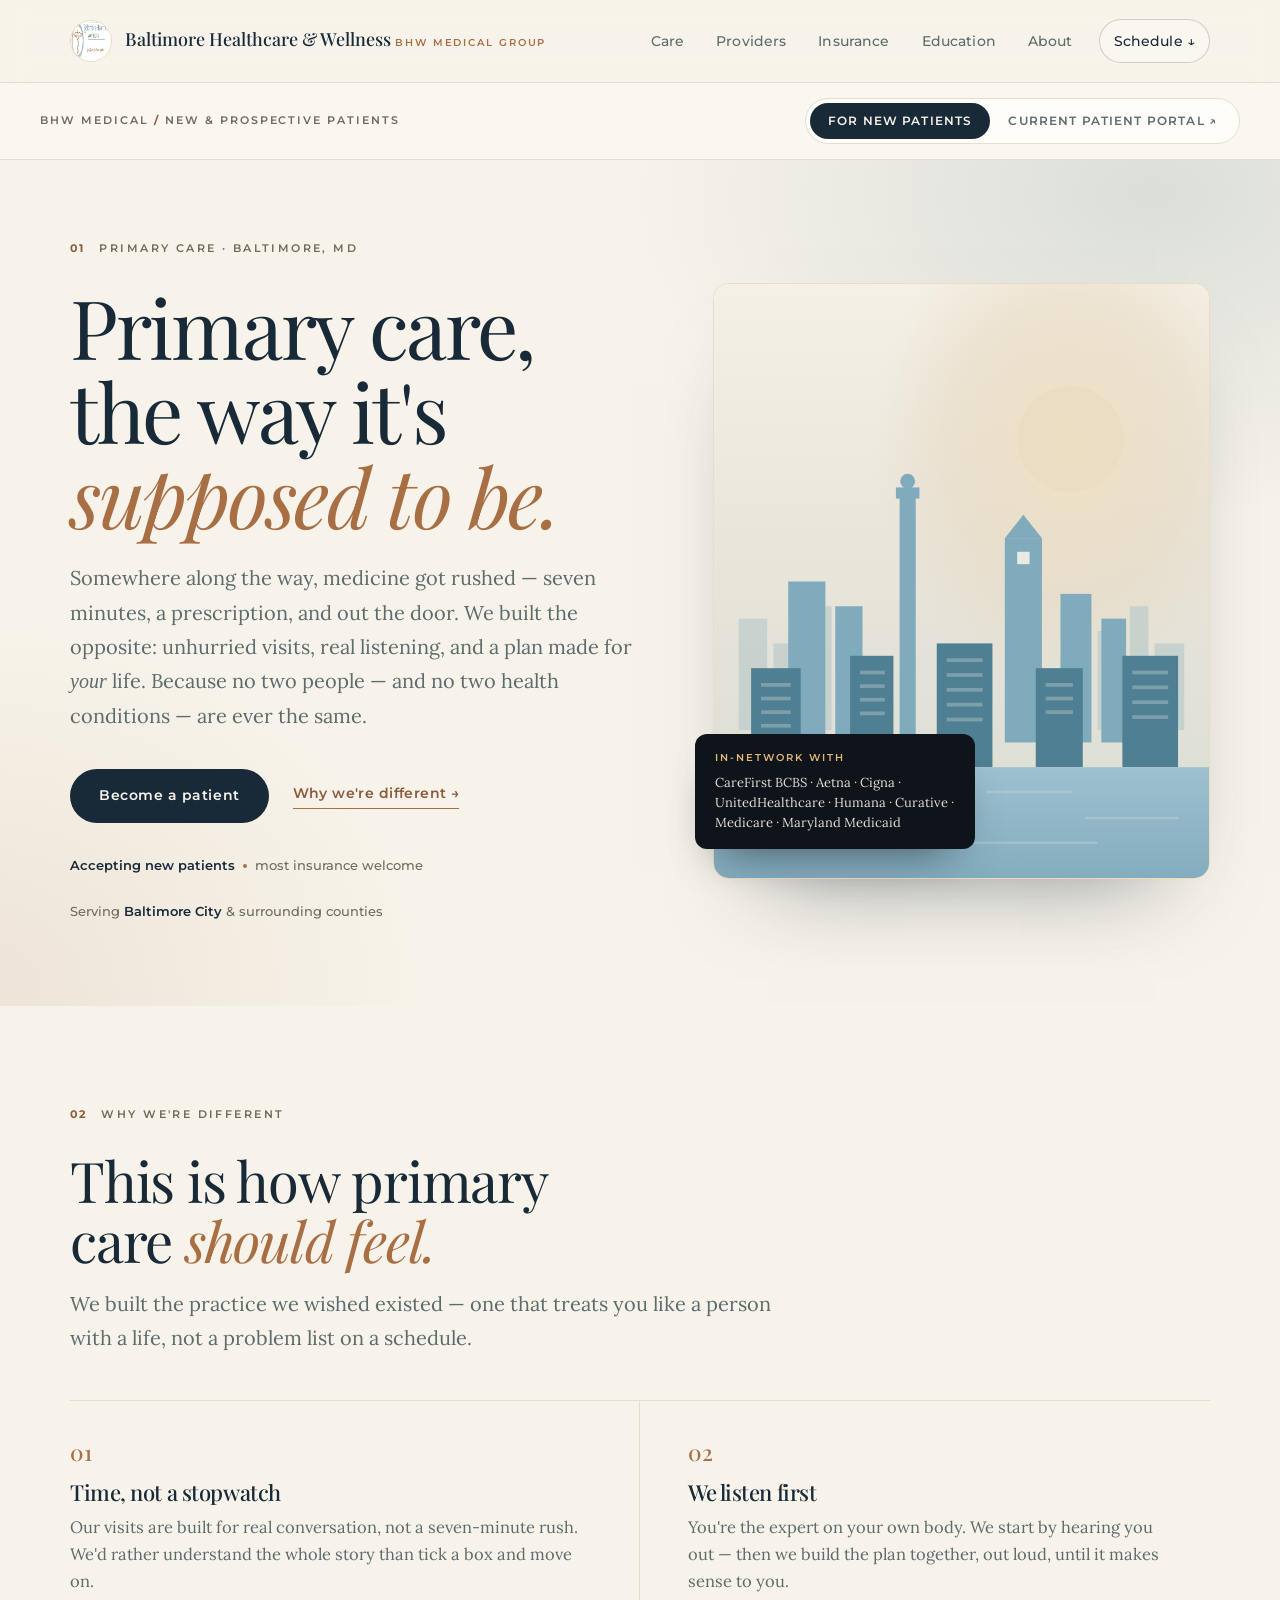
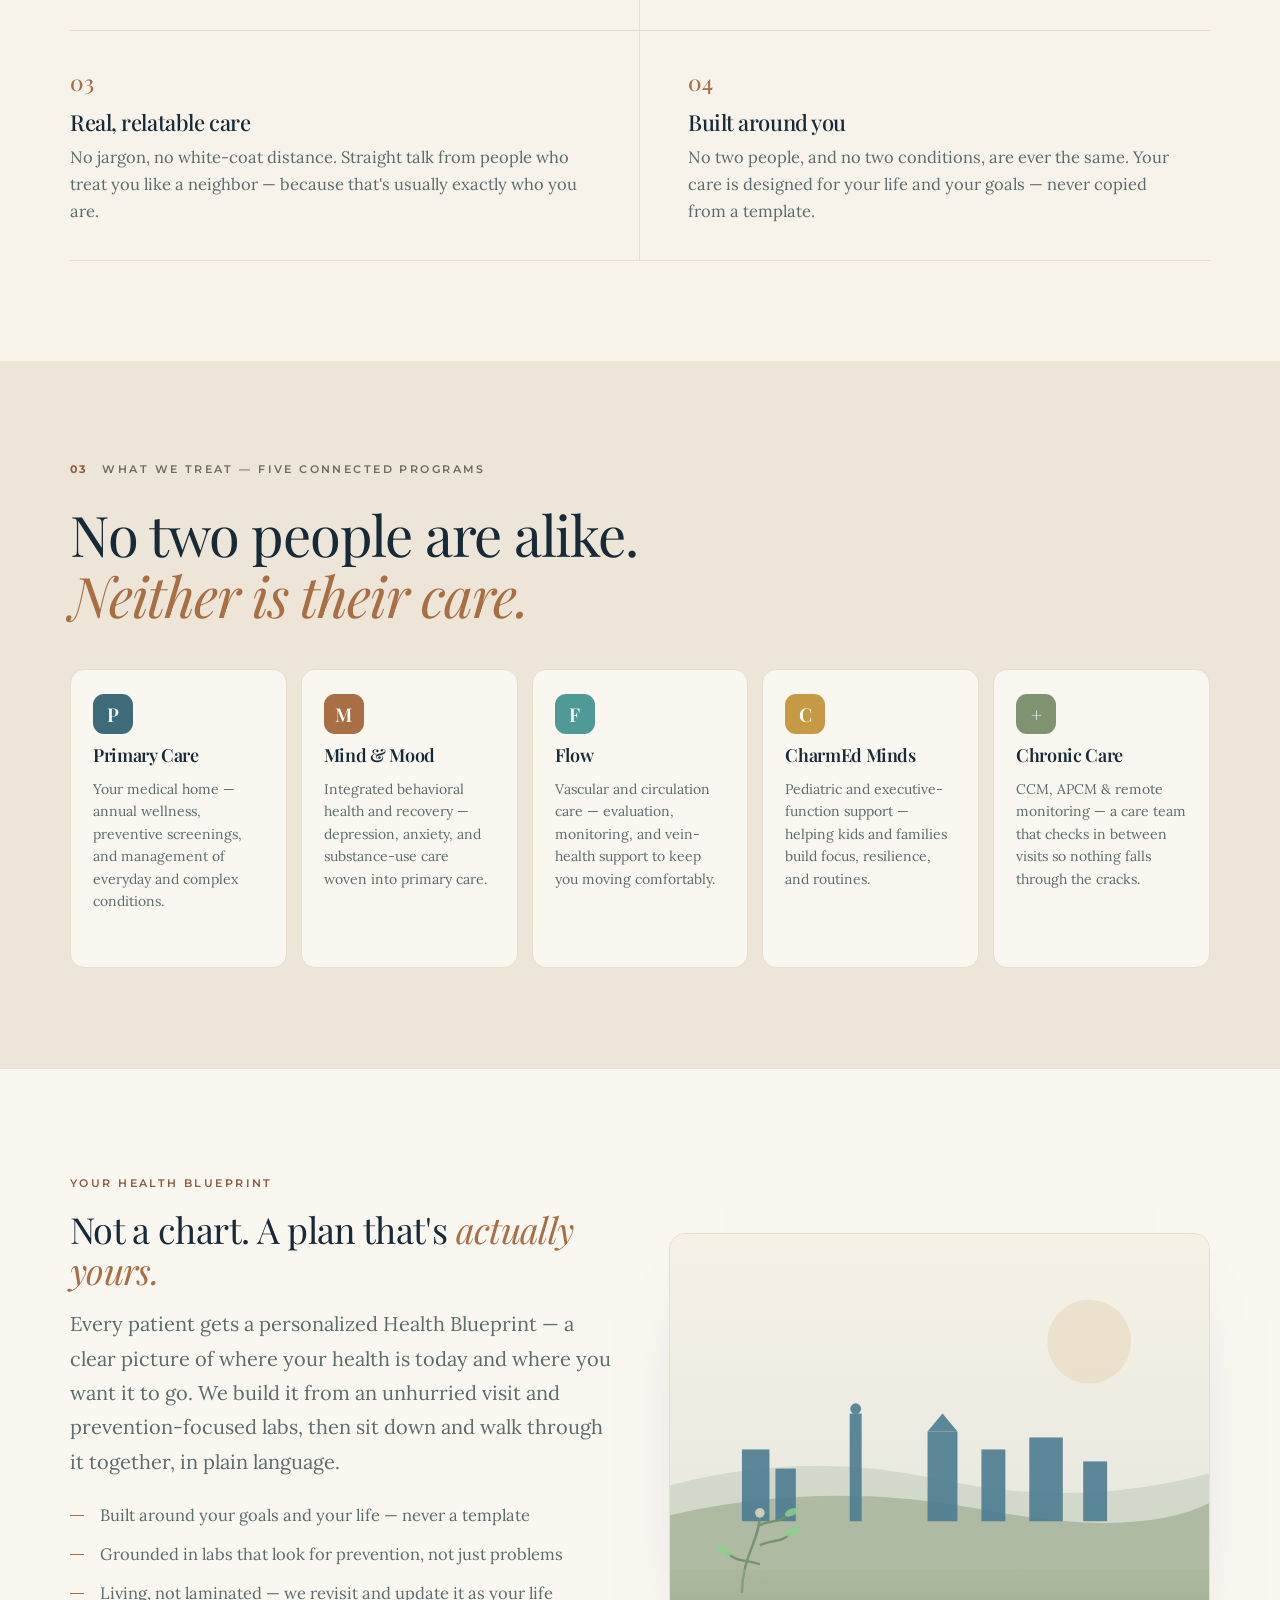
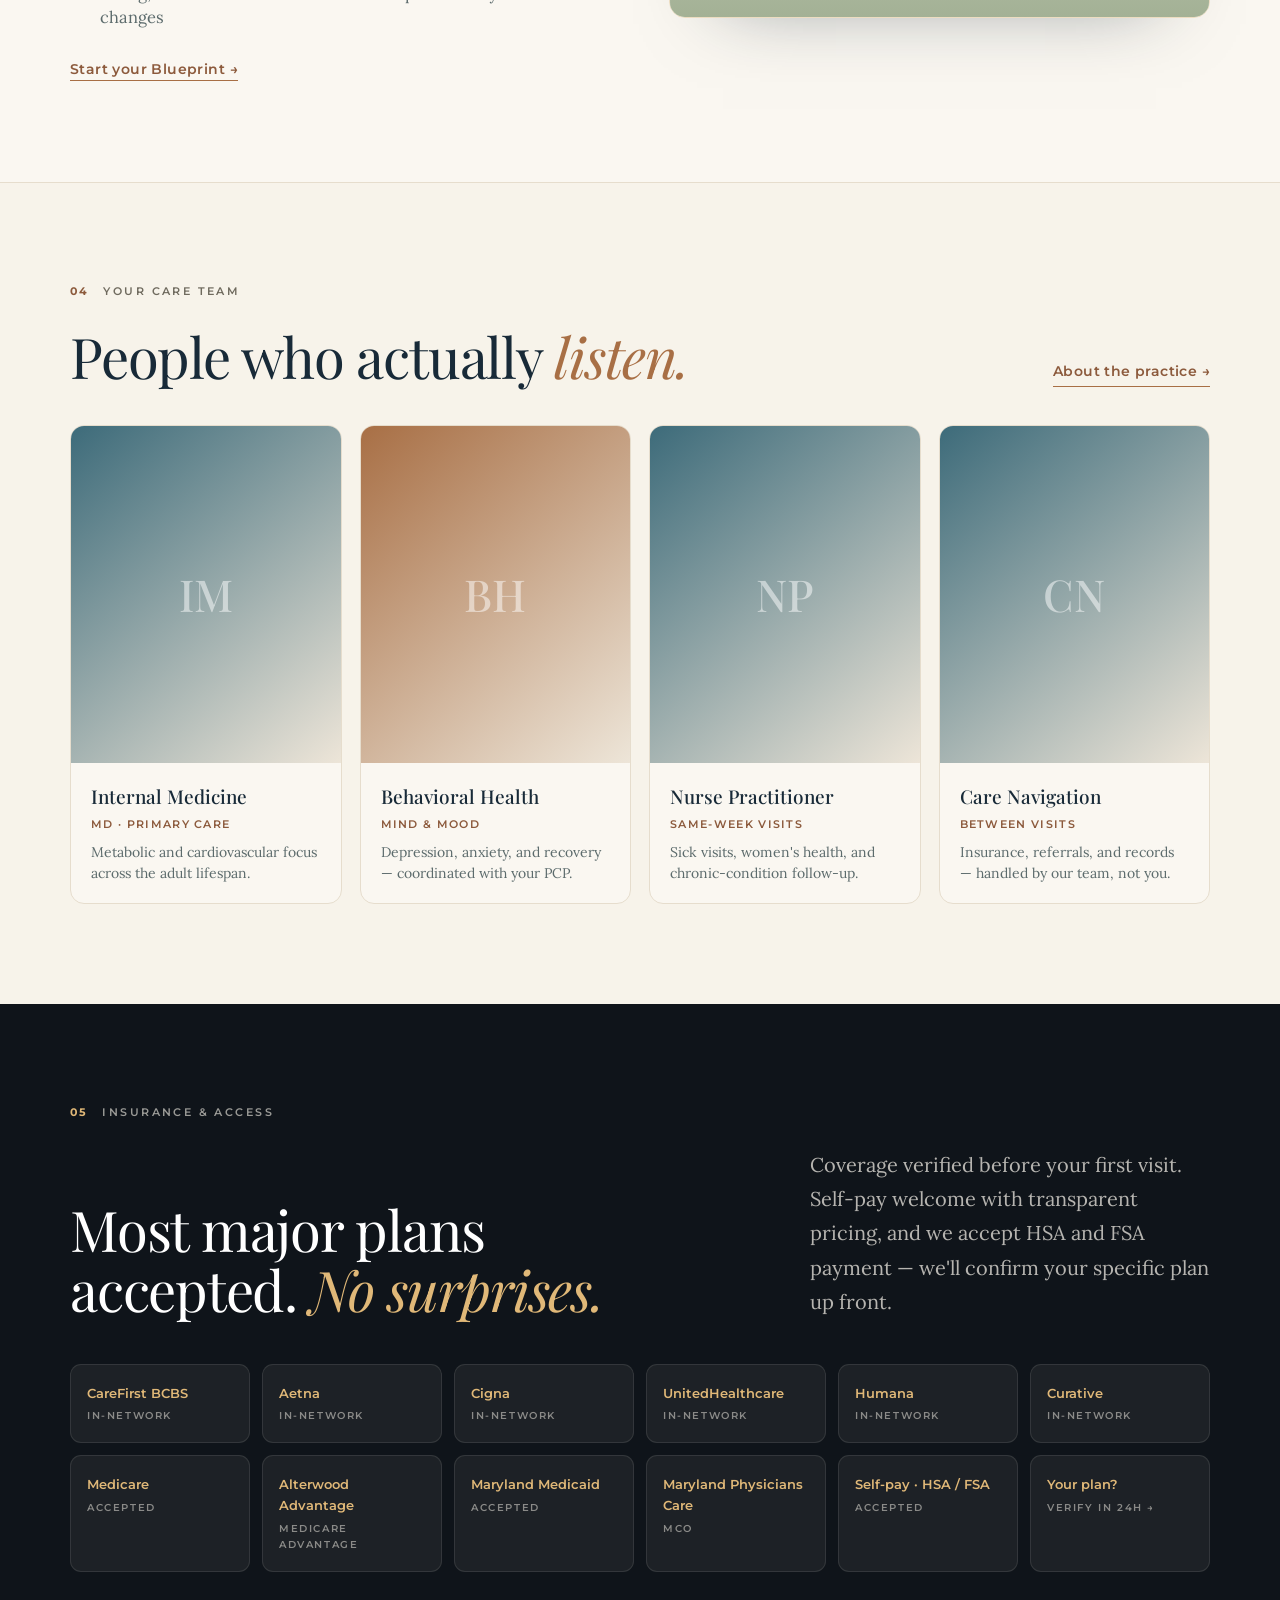
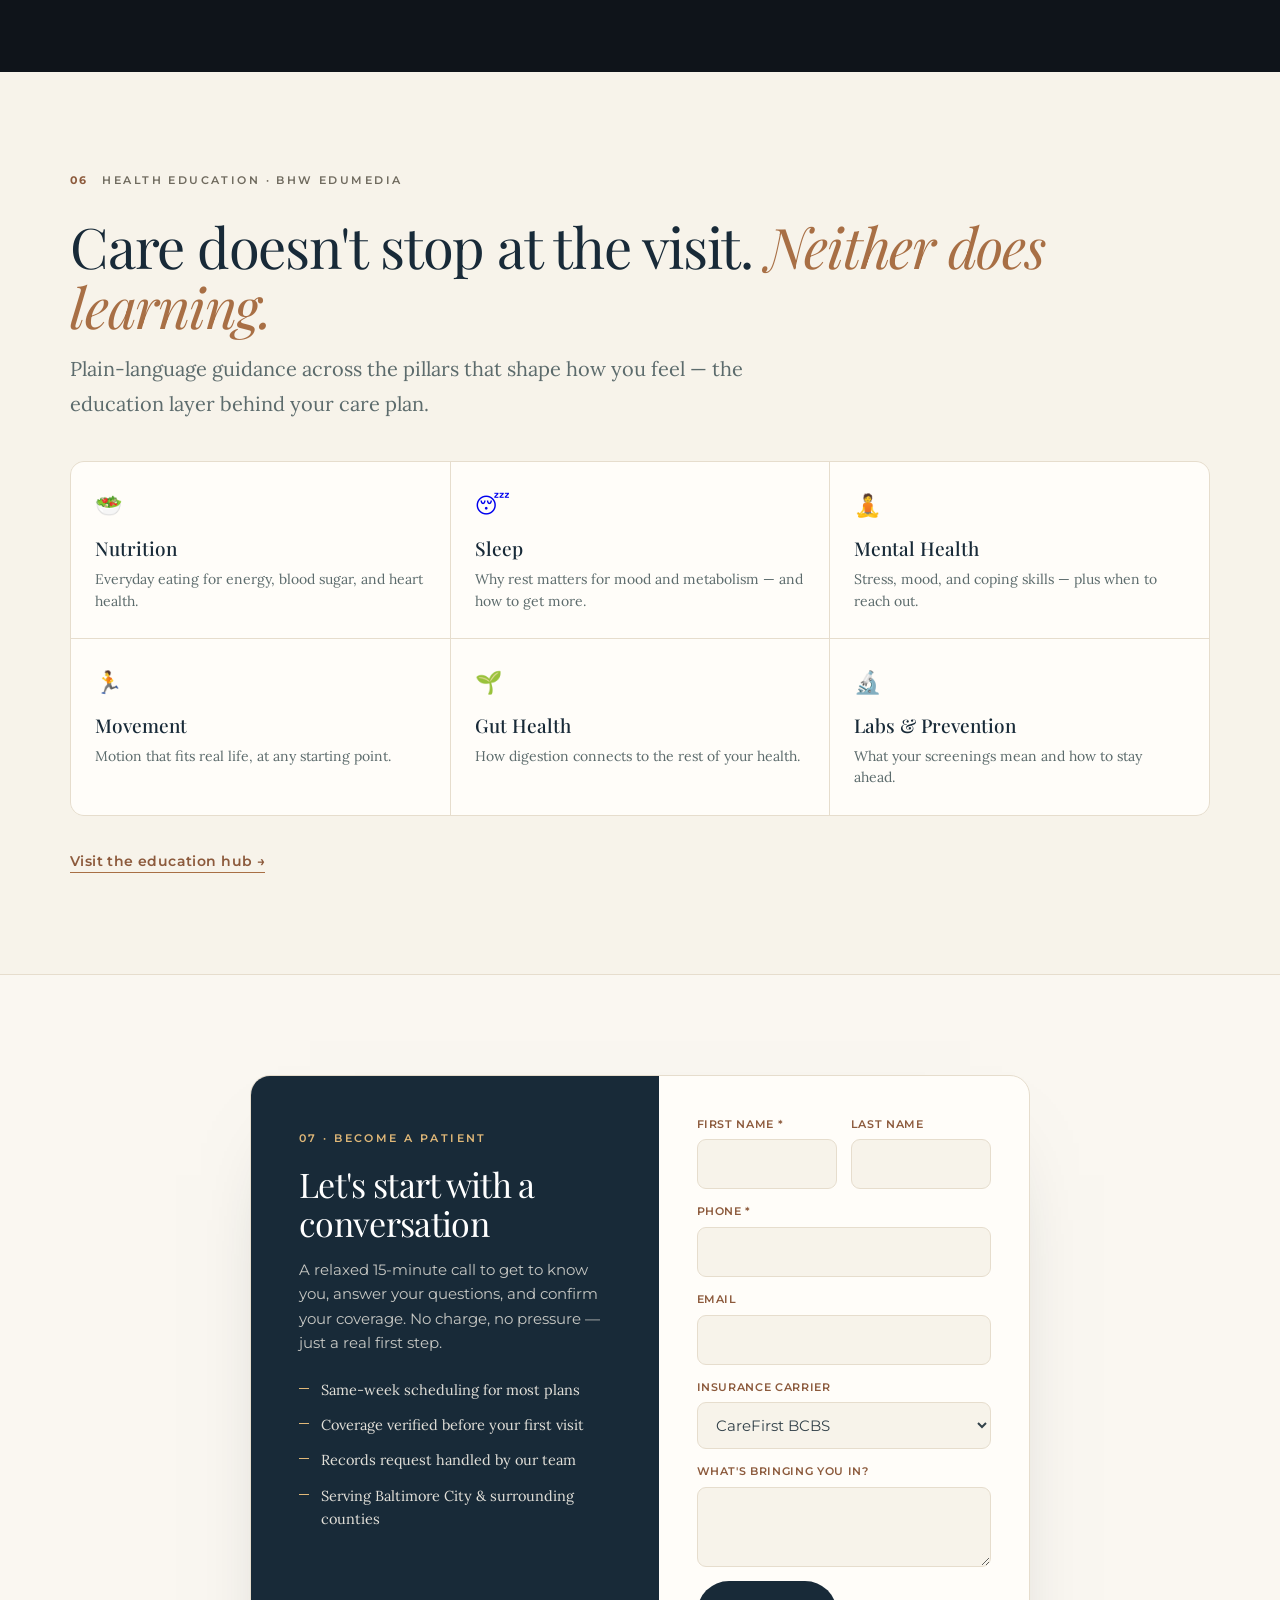
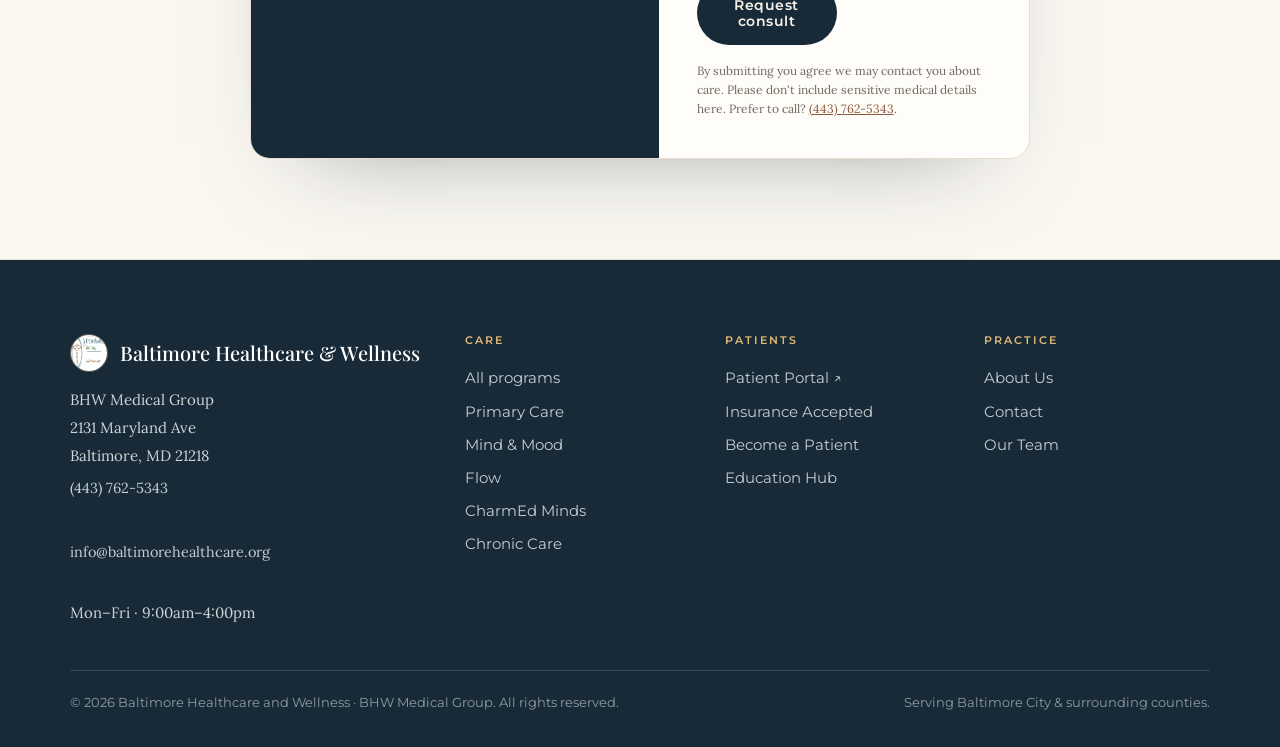
==== commit bd302f7b: "Insurance: apply revised payer panel and surface HSA/FSA Second pass on the accepted-plan lists, fro" ====
--- a/index.html
+++ b/index.html
@@ -118,7 +118,7 @@
         </div>
         <div class="tag">
           <div class="k">In-network with</div>
-          <div class="v">CareFirst BCBS · Aetna · Cigna · UnitedHealthcare · Humana · Medicare · Maryland Medicaid</div>
+          <div class="v">CareFirst BCBS · Aetna · Cigna · UnitedHealthcare · Humana · Curative · Medicare · Maryland Medicaid</div>
         </div>
       </div>
     </div>
@@ -239,7 +239,7 @@
       <div class="section-head on-dark"><span class="num">05</span><span class="lbl">Insurance &amp; access</span></div>
       <div style="display:flex;gap:48px;justify-content:space-between;align-items:flex-end;flex-wrap:wrap">
         <h2 class="d-lg" style="max-width:620px">Most major plans accepted. <em style="font-style:italic;color:var(--pale-gold)">No surprises.</em></h2>
-        <p class="lead" style="max-width:400px">Coverage verified before your first visit. Self-pay welcome with transparent pricing — we'll confirm your specific plan up front.</p>
+        <p class="lead" style="max-width:400px">Coverage verified before your first visit. Self-pay welcome with transparent pricing, and we accept HSA and FSA payment — we'll confirm your specific plan up front.</p>
       </div>
       <div class="ix-grid">
         <div class="ix-card"><div class="nm">CareFirst BCBS</div><div class="ty">In-network</div></div>
@@ -247,12 +247,12 @@
         <div class="ix-card"><div class="nm">Cigna</div><div class="ty">In-network</div></div>
         <div class="ix-card"><div class="nm">UnitedHealthcare</div><div class="ty">In-network</div></div>
         <div class="ix-card"><div class="nm">Humana</div><div class="ty">In-network</div></div>
+        <div class="ix-card"><div class="nm">Curative</div><div class="ty">In-network</div></div>
         <div class="ix-card"><div class="nm">Medicare</div><div class="ty">Accepted</div></div>
-        <div class="ix-card"><div class="nm">Alterwood Medicare</div><div class="ty">Medicare Advantage</div></div>
+        <div class="ix-card"><div class="nm">Alterwood Advantage</div><div class="ty">Medicare Advantage</div></div>
         <div class="ix-card"><div class="nm">Maryland Medicaid</div><div class="ty">Accepted</div></div>
         <div class="ix-card"><div class="nm">Maryland Physicians Care</div><div class="ty">MCO</div></div>
-        <div class="ix-card"><div class="nm">CareFirst Community Health</div><div class="ty">MCO</div></div>
-        <div class="ix-card"><div class="nm">Self-pay</div><div class="ty">Transparent</div></div>
+        <div class="ix-card"><div class="nm">Self-pay · HSA / FSA</div><div class="ty">Accepted</div></div>
         <a class="ix-card" href="/insurance.html" style="text-decoration:none"><div class="nm">Your plan?</div><div class="ty">Verify in 24h →</div></a>
       </div>
     </div>
@@ -300,8 +300,8 @@
             <div class="f col-2"><label for="ins">Insurance carrier</label>
               <select id="ins">
                 <option>CareFirst BCBS</option><option>Aetna</option><option>Cigna</option>
-                <option>UnitedHealthcare</option><option>Humana</option><option>Medicare</option>
-                <option>Medicare Advantage (incl. Alterwood)</option>
+                <option>UnitedHealthcare</option><option>Humana</option><option>Curative</option><option>Medicare</option>
+                <option>Medicare Advantage (incl. Alterwood Advantage)</option>
                 <option>Maryland Medicaid / MCO</option><option>Self-pay</option><option>Other / not sure</option>
               </select>
             </div>
